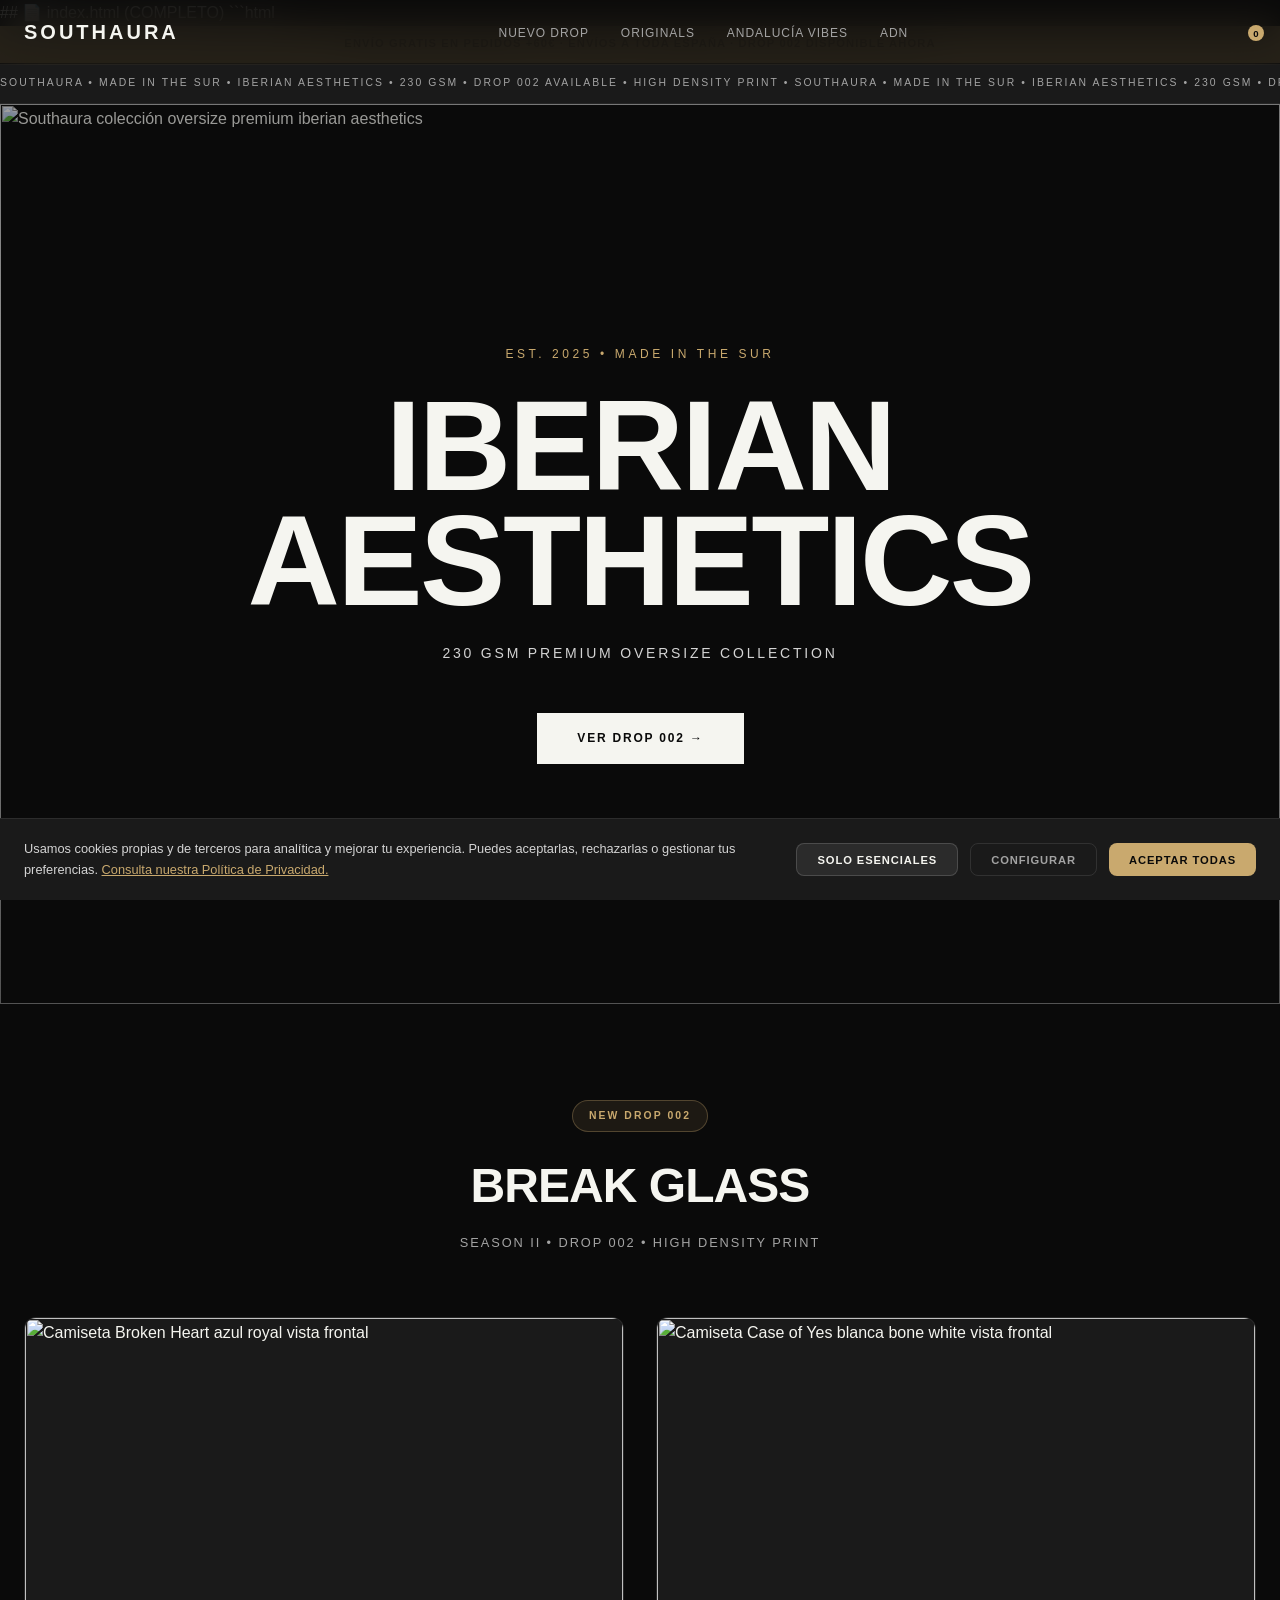
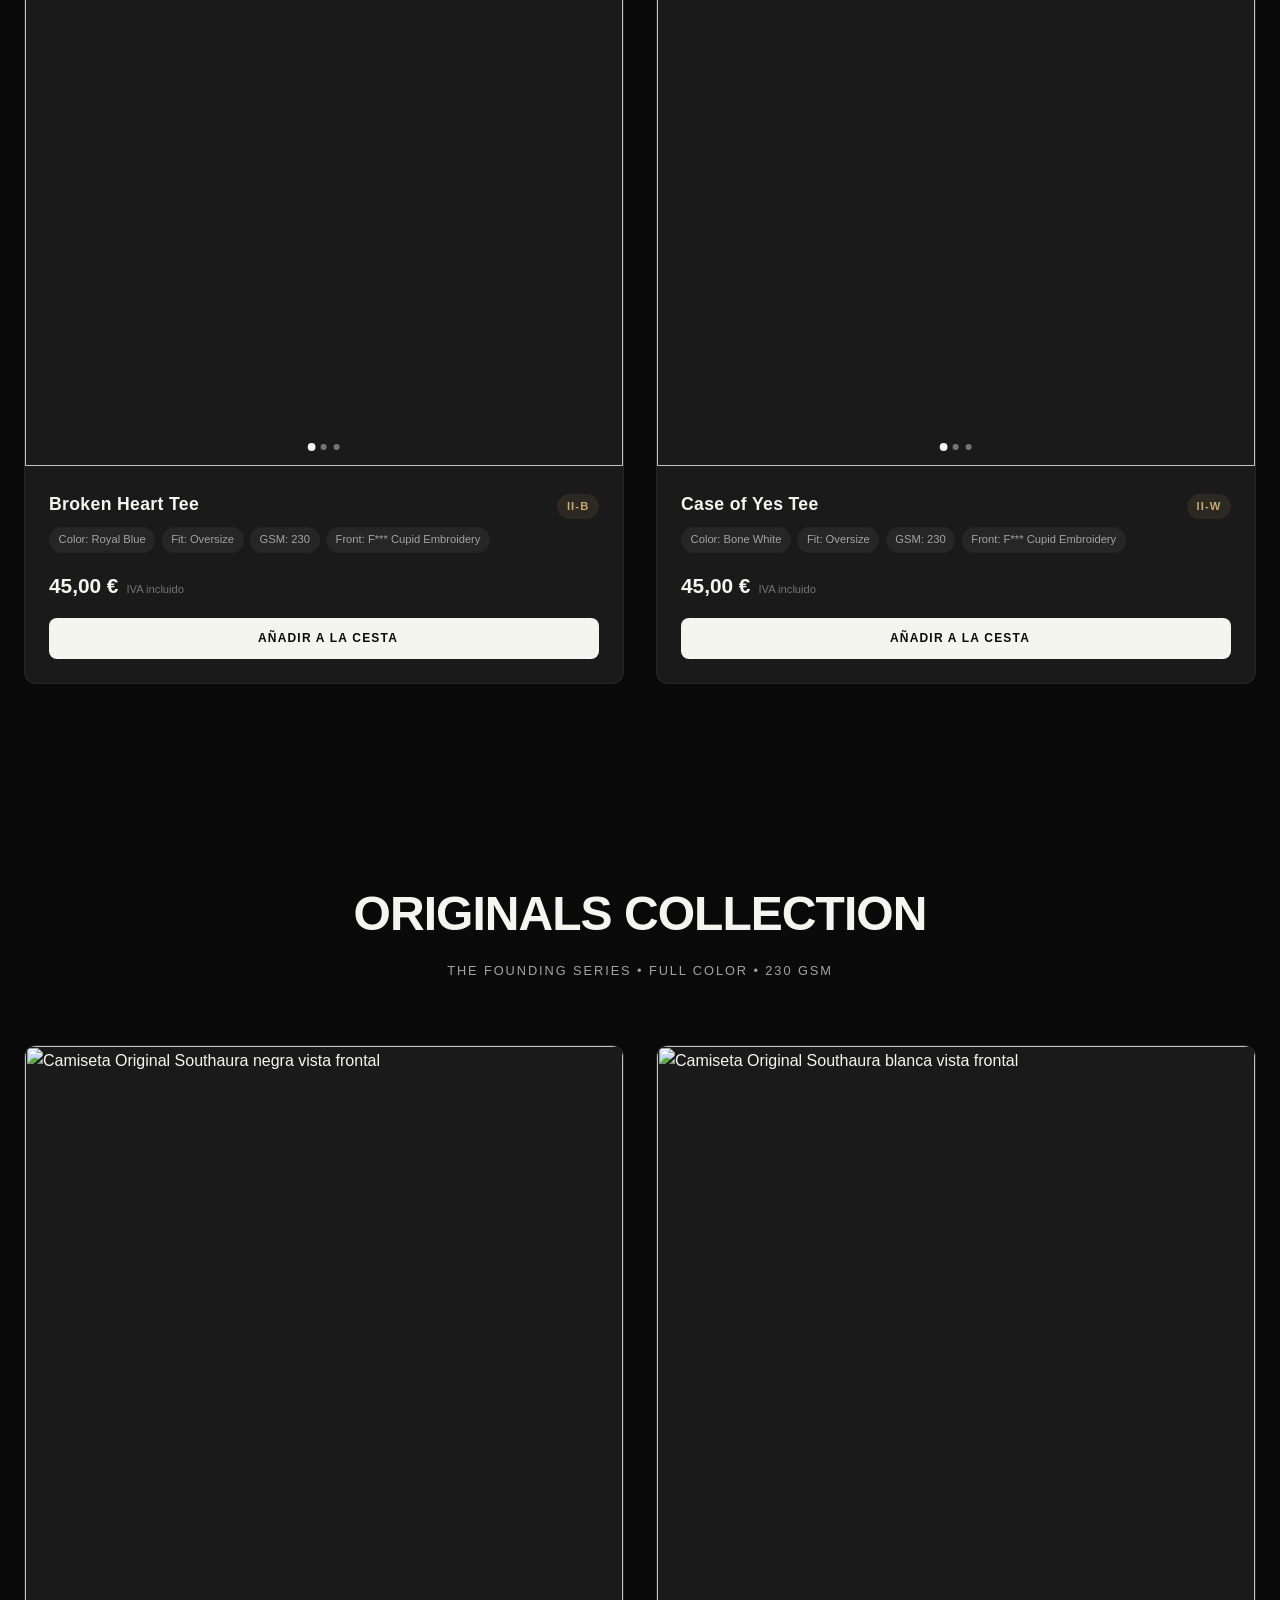
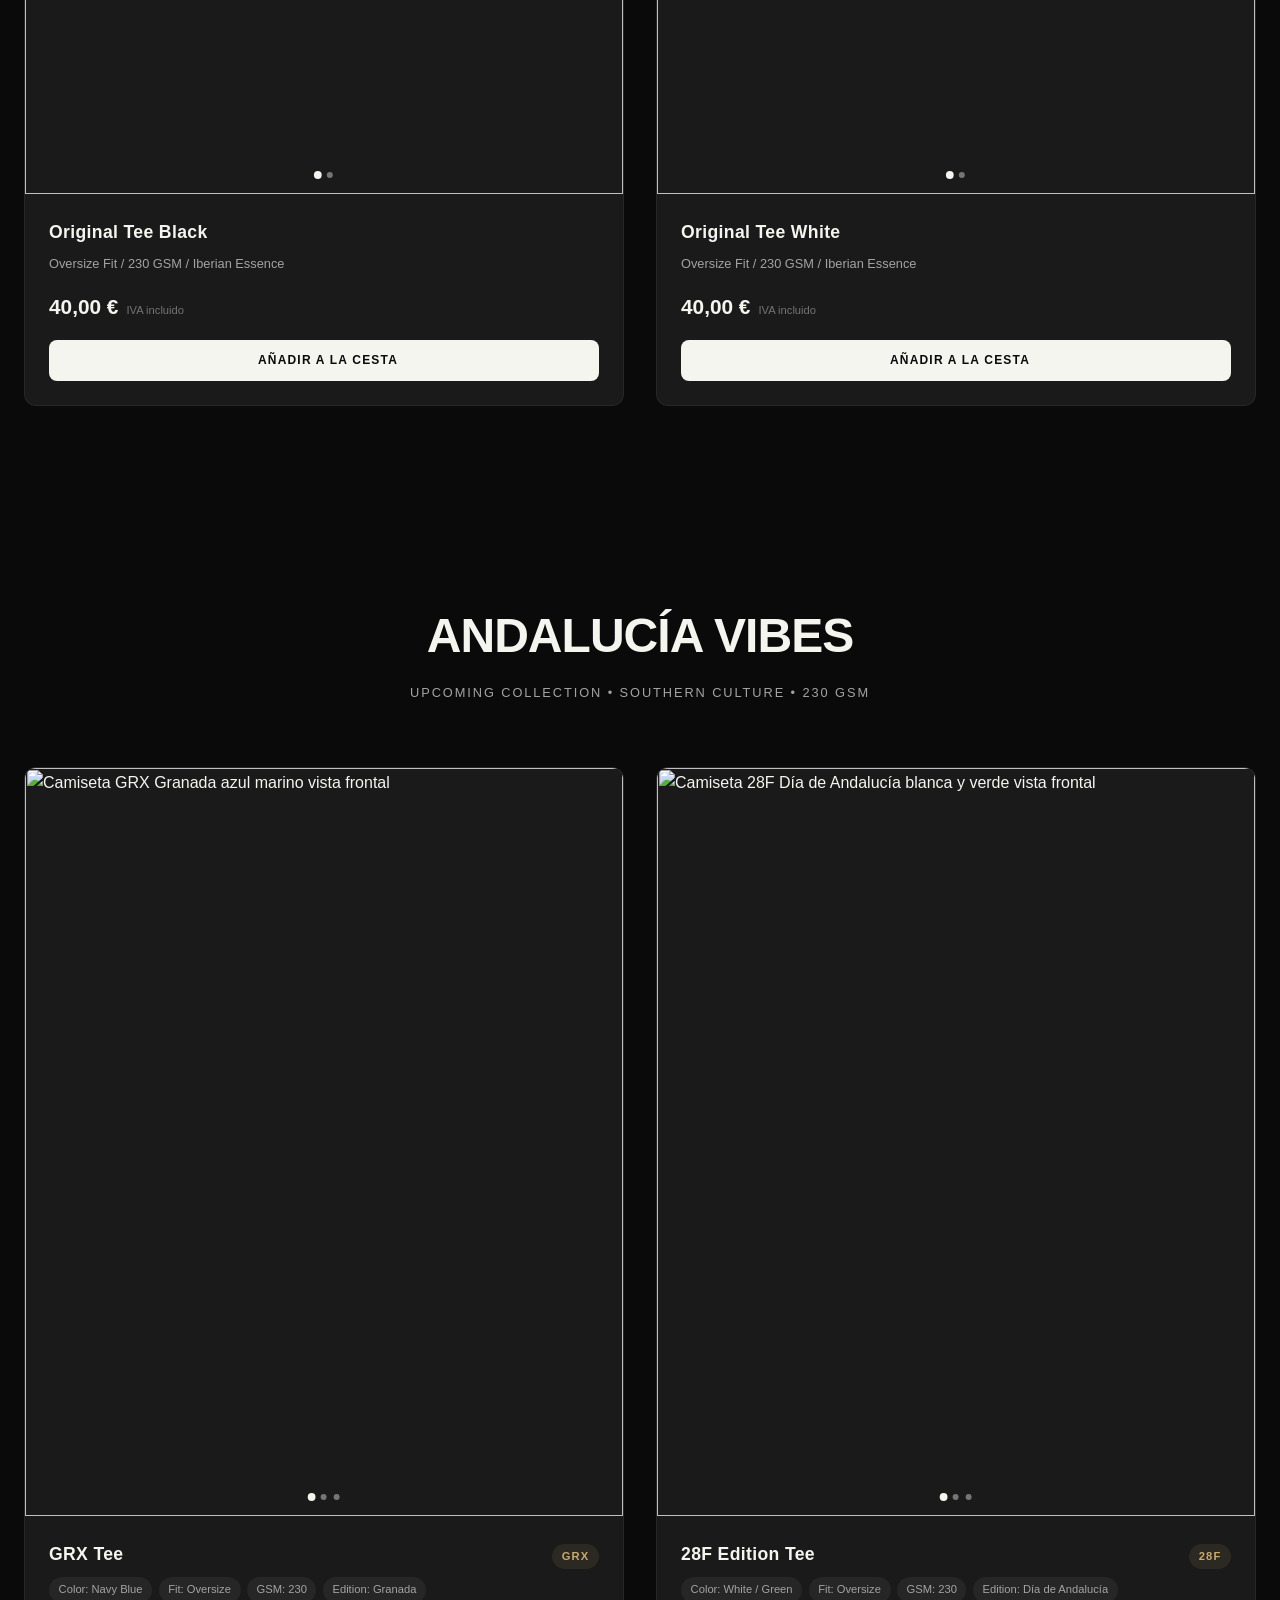
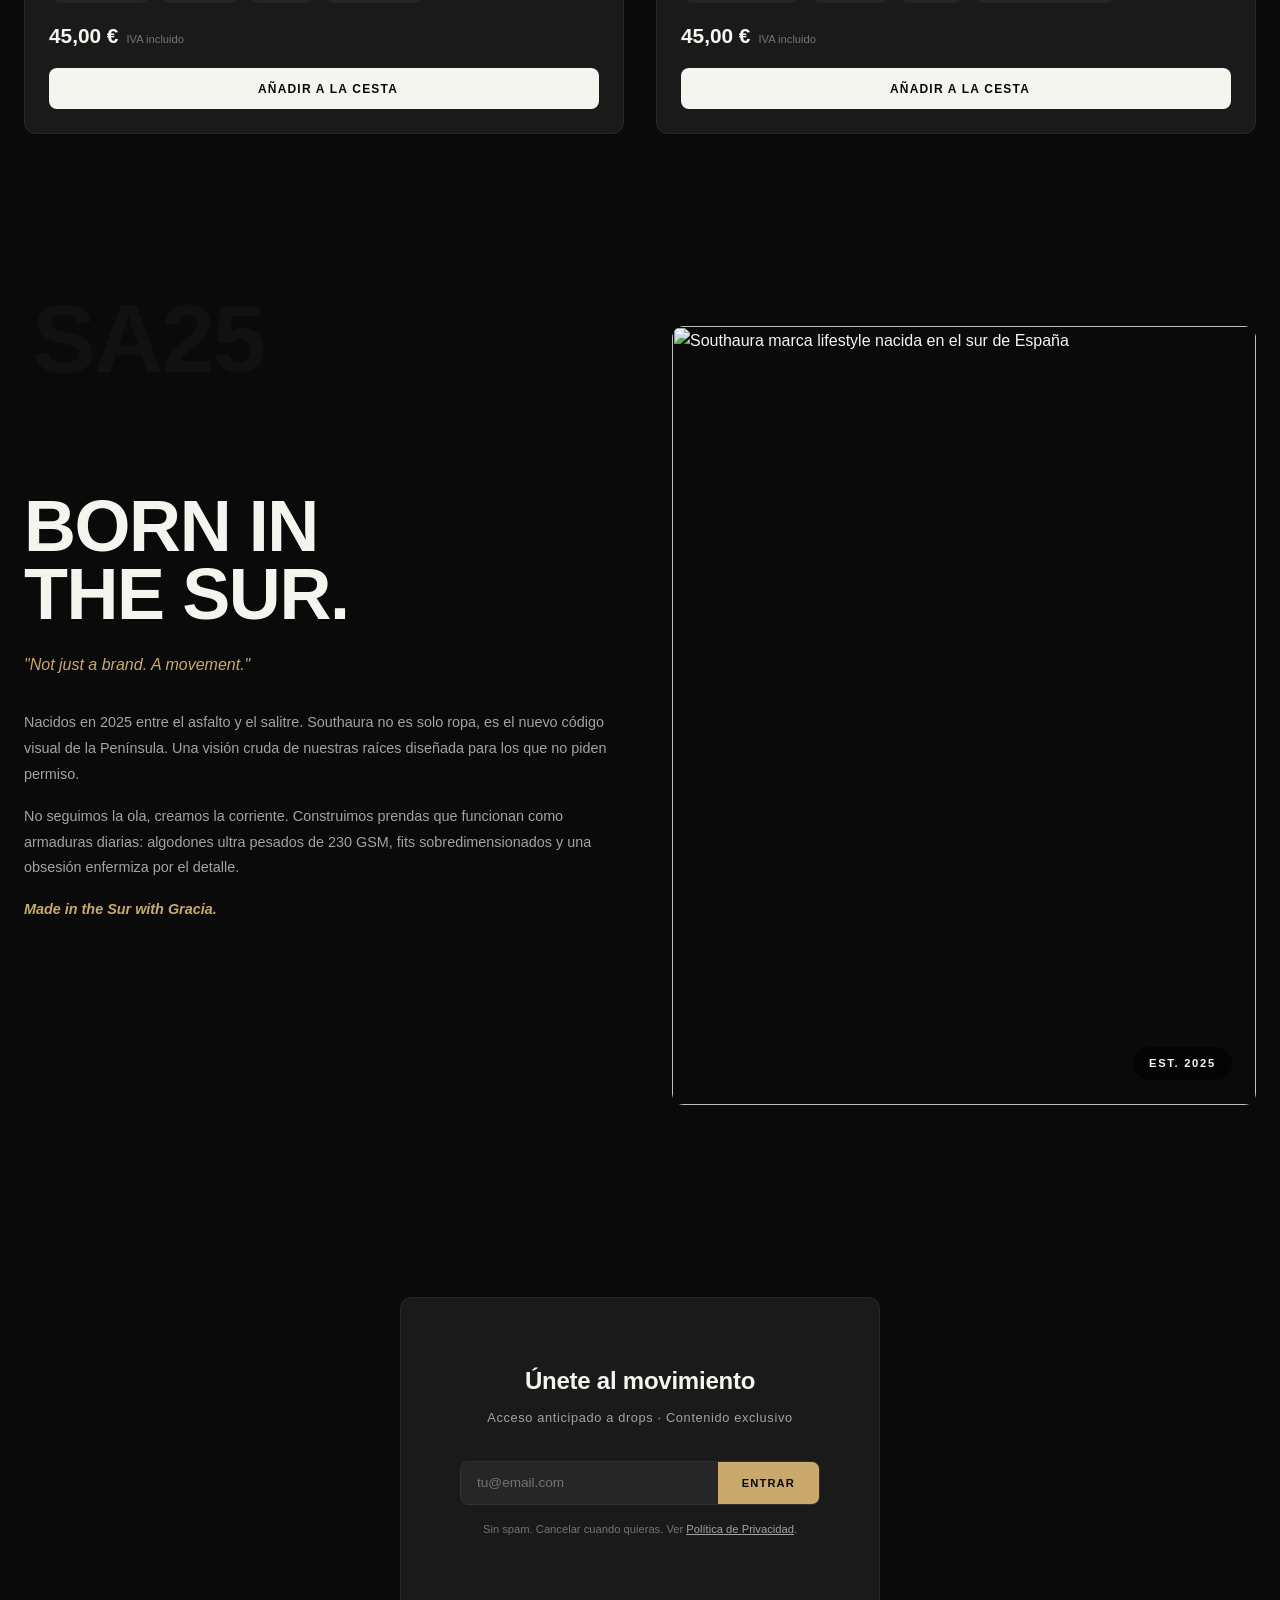
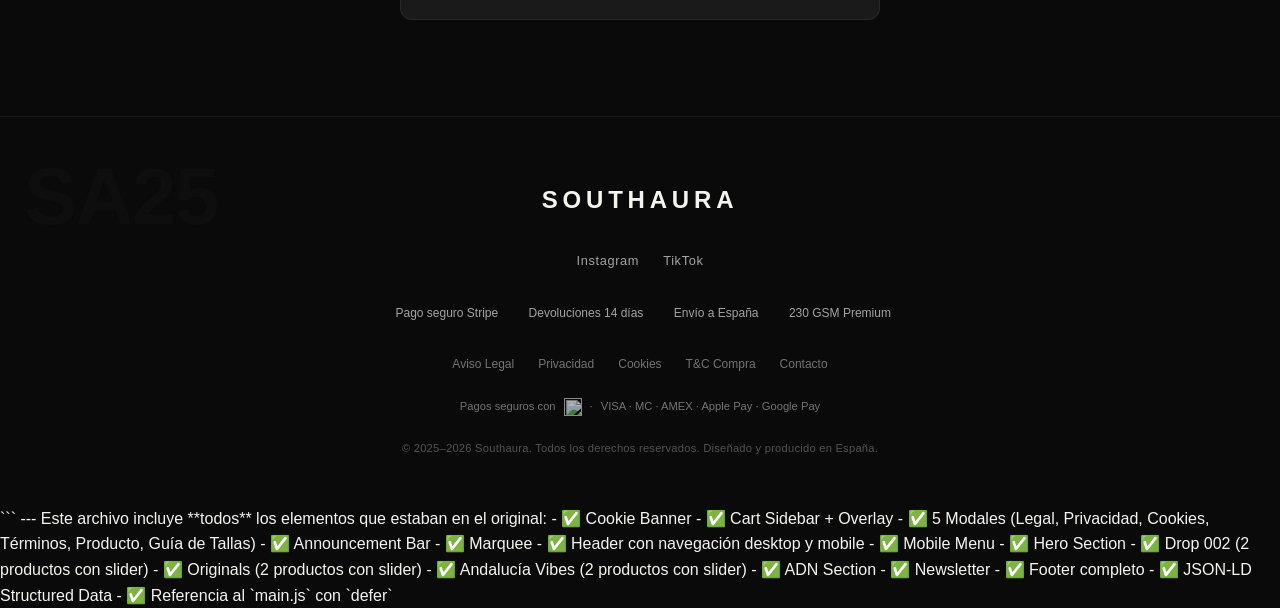
==== index.html @ 548f8cd7 "Update print statement from 'Hello' to 'Goodbye'" ====
## 📄 index.html (COMPLETO)

```html
<!DOCTYPE html>
<html lang="es">
<head>
    <meta charset="UTF-8">
    <meta name="viewport" content="width=device-width, initial-scale=1.0">
    <title>Southaura — Iberian Aesthetics | Ropa Oversize Premium 230 GSM</title>
    <meta name="description" content="Southaura: moda oversize premium nacida en el sur de España. Camisetas de 230 GSM con estética ibérica. Envío gratis en pedidos +60€. Drop 002 disponible.">
    <meta name="keywords" content="southaura, ropa oversize, camisetas premium, 230 gsm, moda española, iberian aesthetics, streetwear españa, andalucía">
    <meta name="author" content="Southaura">
    <meta name="robots" content="index, follow">
    <link rel="canonical" href="https://javiermmrtnz.github.io/SouthAuraPrueba/">

    <!-- Open Graph -->
    <meta property="og:title" content="Southaura — Iberian Aesthetics">
    <meta property="og:description" content="Ropa oversize premium 230 GSM. Nacida en el sur de España. Drop 002 disponible.">
    <meta property="og:type" content="website">
    <meta property="og:url" content="https://javiermmrtnz.github.io/SouthAuraPrueba/">
    <meta property="og:image" content="./assets/img/southaura-og-image.webp">
    <meta property="og:locale" content="es_ES">

    <!-- Twitter Card -->
    <meta name="twitter:card" content="summary_large_image">
    <meta name="twitter:title" content="Southaura — Iberian Aesthetics">
    <meta name="twitter:description" content="Ropa oversize premium 230 GSM. Nacida en el sur de España.">

    <!-- Favicon -->
    <link rel="icon" type="image/x-icon" href="./assets/img/favicon.ico">

    <!-- Preconnect -->
    <link rel="preconnect" href="https://fonts.googleapis.com">
    <link rel="preconnect" href="https://fonts.gstatic.com" crossorigin>

    <!-- Tailwind CSS CDN -->
    <script src="https://cdn.tailwindcss.com"></script>
    <script>
        tailwind.config = {
            theme: {
                extend: {
                    colors: {
                        'sa-black': '#0a0a0a',
                        'sa-white': '#f5f5f0',
                        'sa-cream': '#e8e4dc',
                        'sa-gold': '#c9a96e',
                        'sa-dark': '#1a1a1a',
                    },
                    fontFamily: {
                        'display': ['Inter', 'sans-serif'],
                        'body': ['Inter', 'sans-serif'],
                    }
                }
            }
        }
    </script>

    <!-- Lucide Icons -->
    <script src="https://unpkg.com/lucide@latest"></script>

    <!-- Custom Stylesheet -->
    <link rel="stylesheet" href="./style.css">
</head>
<body class="bg-sa-black text-sa-white font-body overflow-x-hidden">

    <!-- ===== COOKIE BANNER ===== -->
    <div id="cookie-banner" class="cookie-banner hidden">
        <div class="cookie-banner__content">
            <p class="cookie-banner__text">
                Usamos cookies propias y de terceros para analítica y mejorar tu experiencia. Puedes aceptarlas, rechazarlas o
                gestionar tus preferencias.
                <a href="#" class="cookie-banner__link" onclick="openModal('cookies-modal'); return false;">Consulta nuestra Política de Privacidad.</a>
            </p>
            <div class="cookie-banner__actions">
                <button onclick="acceptCookies('essential')" class="cookie-btn cookie-btn--secondary">Solo esenciales</button>
                <button onclick="openModal('cookies-modal')" class="cookie-btn cookie-btn--outline">Configurar</button>
                <button onclick="acceptCookies('all')" class="cookie-btn cookie-btn--primary">Aceptar todas</button>
            </div>
        </div>
    </div>

    <!-- ===== CART OVERLAY ===== -->
    <div id="cart-overlay" class="cart-overlay hidden" onclick="closeCart()"></div>

    <!-- ===== CART SIDEBAR ===== -->
    <aside id="cart-sidebar" class="cart-sidebar">
        <div class="cart-sidebar__header">
            <h2 class="cart-sidebar__title">TU CESTA</h2>
            <button onclick="closeCart()" class="cart-sidebar__close" aria-label="Cerrar cesta">
                <i data-lucide="x"></i>
            </button>
        </div>

        <div id="cart-items" class="cart-sidebar__items">
            <p class="cart-sidebar__empty">Tu cesta está vacía</p>
        </div>

        <div class="cart-sidebar__footer">
            <div class="cart-sidebar__subtotal">
                <span>Subtotal</span>
                <span id="cart-total">€0.00</span>
            </div>
            <p class="cart-sidebar__shipping">Envío calculado en el checkout</p>
            <button onclick="checkout()" class="cart-sidebar__checkout-btn">
                FINALIZAR COMPRA
            </button>
            <p class="cart-sidebar__secure">Pago seguro con Stripe · 128-bit SSL</p>
        </div>
    </aside>

    <!-- ===== MODAL: AVISO LEGAL ===== -->
    <div id="legal-modal" class="modal hidden">
        <div class="modal__overlay" onclick="closeModal('legal-modal')"></div>
        <div class="modal__container">
            <button onclick="closeModal('legal-modal')" class="modal__close" aria-label="Cerrar">×</button>
            <h2 class="modal__title">AVISO LEGAL</h2>
            <div class="modal__body">
                <p>En cumplimiento de la Ley 34/2002, de 11 de julio, de Servicios de la Sociedad de la Información y de Comercio Electrónico (LSSI-CE), se informa:</p>
                <h3>Datos del titular</h3>
                <p><strong>Titular:</strong> [NOMBRE Y APELLIDOS / RAZÓN SOCIAL]</p>
                <p><strong>NIF/CIF:</strong> [TU NIF/CIF]</p>
                <p><strong>Domicilio:</strong> [TU DIRECCIÓN], Andalucía, España</p>
                <p><strong>Email:</strong> southaura.co@gmail.com</p>
                <p><strong>Instagram:</strong> @southaura.co</p>
                <h3>Objeto y ámbito de aplicación</h3>
                <p>El presente aviso legal regula el uso del sitio web https://javiermmrtnz.github.io/SouthAuraPrueba/ (en adelante, "el sitio web"). El acceso y uso del sitio web implica la aceptación plena de las condiciones aquí expuestas.</p>
                <h3>Propiedad intelectual e industrial</h3>
                <p>Todos los contenidos del sitio web —textos, fotografías, gráficos, imágenes, logotipos, marcas, código fuente y diseño— son propiedad de Southaura o de terceros que han autorizado su uso. Queda expresamente prohibida su reproducción, distribución, comunicación pública o transformación sin autorización escrita previa.</p>
                <h3>Responsabilidad</h3>
                <p>Southaura no se hace responsable de los daños o perjuicios derivados del uso del sitio web ni de los posibles errores en los contenidos. Nos reservamos el derecho de modificar el sitio web sin previo aviso.</p>
                <h3>Legislación aplicable y jurisdicción</h3>
                <p>Las presentes condiciones se rigen por la legislación española. Para la resolución de cualquier controversia, las partes se someten a los Juzgados y Tribunales de [TU CIUDAD].</p>
            </div>
        </div>
    </div>

    <!-- ===== MODAL: POLÍTICA DE PRIVACIDAD ===== -->
    <div id="privacy-modal" class="modal hidden">
        <div class="modal__overlay" onclick="closeModal('privacy-modal')"></div>
        <div class="modal__container">
            <button onclick="closeModal('privacy-modal')" class="modal__close" aria-label="Cerrar">×</button>
            <h2 class="modal__title">POLÍTICA DE PRIVACIDAD</h2>
            <div class="modal__body">
                <p>En cumplimiento del Reglamento (UE) 2016/679 (RGPD) y la Ley Orgánica 3/2018 (LOPDGDD), te informamos sobre el tratamiento de tus datos personales.</p>
                <h3>Responsable del tratamiento</h3>
                <p>[NOMBRE Y APELLIDOS] · NIF: [NIF] · Email: southaura.co@gmail.com</p>
                <h3>Finalidades y base jurídica</h3>
                <p><strong>Procesamiento de pedidos:</strong> Gestionar la compra, envío y facturación de productos. Base: ejecución de contrato (Art. 6.1.b RGPD).</p>
                <p><strong>Atención al cliente:</strong> Responder consultas. Base: interés legítimo (Art. 6.1.f RGPD).</p>
                <p><strong>Analítica web:</strong> Mejorar el sitio mediante datos estadísticos anónimos. Base: consentimiento (Art. 6.1.a RGPD).</p>
                <h3>Datos que recabamos</h3>
                <p>Nombre, dirección de envío, correo electrónico y datos de pago (procesados íntegramente por Stripe, Inc. — no almacenamos datos de tarjeta).</p>
                <h3>Destinatarios</h3>
                <p>Tus datos pueden ser cedidos a: proveedores de transporte y logística (para el envío de pedidos), Stripe Inc. (pasarela de pago), y administraciones públicas cuando sea obligatorio por ley. No vendemos ni cedemos tus datos a terceros con fines comerciales.</p>
                <h3>Conservación</h3>
                <p>Los datos de pedidos se conservan durante 5 años (obligaciones fiscales). Los datos de analítica se conservan de forma anonimizada.</p>
                <h3>Tus derechos</h3>
                <p>Puedes ejercer los derechos de acceso, rectificación, supresión, limitación, portabilidad y oposición enviando un email a southaura.co@gmail.com con copia de tu DNI. Tienes derecho a reclamar ante la Agencia Española de Protección de Datos (www.aepd.es).</p>
                <h3>Seguridad</h3>
                <p>Aplicamos medidas técnicas y organizativas para proteger tus datos. Los pagos se procesan a través de Stripe con cifrado SSL 256-bit y cumplimiento PCI DSS.</p>
            </div>
        </div>
    </div>

    <!-- ===== MODAL: POLÍTICA DE COOKIES ===== -->
    <div id="cookies-modal" class="modal hidden">
        <div class="modal__overlay" onclick="closeModal('cookies-modal')"></div>
        <div class="modal__container">
            <button onclick="closeModal('cookies-modal')" class="modal__close" aria-label="Cerrar">×</button>
            <h2 class="modal__title">POLÍTICA DE COOKIES</h2>
            <div class="modal__body">
                <p>En cumplimiento del artículo 22.2 de la LSSI-CE y el RGPD, te informamos sobre el uso de cookies en este sitio web.</p>
                <h3>¿Qué son las cookies?</h3>
                <p>Las cookies son pequeños archivos de texto que se almacenan en tu dispositivo al visitar un sitio web. Nos permiten reconocerte en visitas posteriores y ofrecerte una experiencia mejorada.</p>
                <h3>Tipos de cookies que utilizamos</h3>
                <p><strong>Cookies técnicas (esenciales):</strong> Necesarias para el funcionamiento básico del sitio (gestión de sesión de compra, preferencias de cookies). No requieren consentimiento.</p>
                <p><strong>Cookies analíticas:</strong> Usamos datos estadísticos para entender cómo navegas por el sitio y mejorar nuestros contenidos. Requieren tu consentimiento.</p>
                <p><strong>Cookies de terceros:</strong> Stripe puede utilizar cookies para el procesamiento seguro de pagos.</p>
                <h3>Gestión de cookies</h3>
                <p>Puedes configurar tu navegador para rechazar cookies o eliminar las existentes. Ten en cuenta que algunas funcionalidades del sitio pueden verse afectadas. Para más información, consulta la ayuda de tu navegador.</p>
                <h3>Tu elección</h3>
                <div class="modal__cookie-actions">
                    <button onclick="acceptCookies('essential'); closeModal('cookies-modal');" class="cookie-btn cookie-btn--secondary">Solo esenciales</button>
                    <button onclick="acceptCookies('all'); closeModal('cookies-modal');" class="cookie-btn cookie-btn--primary">Aceptar todas</button>
                </div>
            </div>
        </div>
    </div>

    <!-- ===== MODAL: TÉRMINOS Y CONDICIONES ===== -->
    <div id="terms-modal" class="modal hidden">
        <div class="modal__overlay" onclick="closeModal('terms-modal')"></div>
        <div class="modal__container">
            <button onclick="closeModal('terms-modal')" class="modal__close" aria-label="Cerrar">×</button>
            <h2 class="modal__title">TÉRMINOS Y CONDICIONES DE COMPRA</h2>
            <div class="modal__body">
                <p>Las presentes condiciones regulan la relación comercial entre Southaura y el cliente, en conformidad con el Real Decreto Legislativo 1/2007 (TRLGDCU) y la Ley 7/1996 de Ordenación del Comercio Minorista.</p>
                <h3>Proceso de compra</h3>
                <ol>
                    <li>Selecciona el producto y talla deseados.</li>
                    <li>Haz clic en "Comprar ahora" o "Añadir a la cesta".</li>
                    <li>Serás redirigido a Stripe, plataforma de pago segura, para completar el pedido.</li>
                    <li>Recibirás confirmación por email una vez procesado el pago.</li>
                </ol>
                <h3>Precios y formas de pago</h3>
                <p>Todos los precios incluyen IVA. Aceptamos pago con tarjeta (Visa, Mastercard, Amex), Apple Pay y Google Pay, gestionados íntegramente por Stripe Inc.</p>
                <h3>Envíos</h3>
                <p>Realizamos envíos a toda España peninsular, Baleares y Canarias. El plazo estimado de entrega es de 3-7 días laborables. Los gastos de envío se muestran en el proceso de pago.</p>
                <h3>Derecho de desistimiento</h3>
                <p>Dispones de 14 días naturales desde la recepción del pedido para ejercer el derecho de desistimiento sin necesidad de justificación, de acuerdo con el Art. 102 del TRLGDCU. El producto debe estar sin usar, sin lavar y con todas sus etiquetas originales. Para iniciar una devolución, escríbenos a southaura.co@gmail.com.</p>
                <h3>Garantía de los productos</h3>
                <p>Todos nuestros productos disponen de garantía legal de conformidad de 2 años conforme al TRLGDCU. Si recibes un producto defectuoso, contáctanos en un plazo máximo de 2 meses desde que detectes el defecto.</p>
                <h3>Resolución de conflictos</h3>
                <p>En caso de disputa, puedes acceder a la plataforma europea de resolución de litigios en línea: ec.europa.eu/consumers/odr.</p>
            </div>
        </div>
    </div>

    <!-- ===== MODAL: PRODUCTO DETALLE ===== -->
    <div id="product-modal" class="modal hidden">
        <div class="modal__overlay" onclick="closeModal('product-modal')"></div>
        <div class="modal__container modal__container--product">
            <button onclick="closeModal('product-modal')" class="modal__close" aria-label="Cerrar">×</button>
            <div class="product-detail">
                <!-- Gallery -->
                <div class="product-detail__gallery">
                    <div id="product-modal-slider" class="product-detail__slider">
                        <!-- Images injected by JS -->
                    </div>
                    <div id="product-modal-dots" class="product-detail__dots">
                        <!-- Dots injected by JS -->
                    </div>
                </div>
                <!-- Info -->
                <div class="product-detail__info">
                    <h2 id="product-modal-title" class="product-detail__title"></h2>
                    <p id="product-modal-price" class="product-detail__price"></p>

                    <div class="product-detail__sizes">
                        <div class="product-detail__sizes-header">
                            <span>Selecciona tu talla</span>
                            <button onclick="openModal('sizes-modal')" class="product-detail__size-guide">Guía de tallas</button>
                        </div>
                        <div id="product-modal-sizes" class="product-detail__size-options">
                            <!-- Size buttons injected by JS -->
                        </div>
                    </div>

                    <p id="size-error" class="product-detail__size-error hidden">Por favor, selecciona una talla</p>

                    <div class="product-detail__actions">
                        <button id="product-modal-add-cart" class="product-detail__btn product-detail__btn--cart">
                            <i data-lucide="shopping-bag"></i>
                            AÑADIR A LA CESTA
                        </button>
                        <button id="product-modal-buy-now" class="product-detail__btn product-detail__btn--buy">
                            <i data-lucide="zap"></i>
                            COMPRAR AHORA
                        </button>
                    </div>

                    <div class="product-detail__badges">
                        <div class="product-detail__badge">
                            <i data-lucide="shield-check"></i>
                            <span>Pago seguro</span>
                        </div>
                        <div class="product-detail__badge">
                            <i data-lucide="refresh-cw"></i>
                            <span>14 días devolución</span>
                        </div>
                        <div class="product-detail__badge">
                            <i data-lucide="truck"></i>
                            <span>Envío a España</span>
                        </div>
                    </div>
                </div>
            </div>
        </div>
    </div>

    <!-- ===== MODAL: GUÍA DE TALLAS ===== -->
    <div id="sizes-modal" class="modal hidden">
        <div class="modal__overlay" onclick="closeModal('sizes-modal')"></div>
        <div class="modal__container">
            <button onclick="closeModal('sizes-modal')" class="modal__close" aria-label="Cerrar">×</button>
            <h2 class="modal__title">GUÍA DE TALLAS — OVERSIZE FIT</h2>
            <div class="modal__body">
                <p>Medidas en cm · Producto oversize, se recomienda talla habitual</p>
                <table class="size-table">
                    <thead>
                        <tr>
                            <th>Talla</th>
                            <th>Pecho</th>
                            <th>Largo</th>
                            <th>Hombro</th>
                        </tr>
                    </thead>
                    <tbody>
                        <tr><td>S</td><td>108</td><td>72</td><td>52</td></tr>
                        <tr><td>M</td><td>116</td><td>74</td><td>55</td></tr>
                        <tr><td>L</td><td>124</td><td>76</td><td>58</td></tr>
                        <tr><td>XL</td><td>132</td><td>78</td><td>61</td></tr>
                        <tr><td>XXL</td><td>140</td><td>80</td><td>64</td></tr>
                    </tbody>
                </table>
                <p class="size-table__note">* Fit sobredimensionado. Para un look más ajustado, baja una talla.</p>
            </div>
        </div>
    </div>

    <!-- ===== ANNOUNCEMENT BAR ===== -->
    <div class="announcement-bar">
        ENVÍO GRATIS EN PEDIDOS +60€ · ENVÍOS A TODA ESPAÑA · DROP 002 DISPONIBLE AHORA
    </div>

    <!-- ===== MARQUEE ===== -->
    <div class="marquee">
        <div class="marquee__track">
            <span class="marquee__content">SOUTHAURA • MADE IN THE SUR • IBERIAN AESTHETICS • 230 GSM • DROP 002 AVAILABLE • HIGH DENSITY PRINT • SOUTHAURA • MADE IN THE SUR • IBERIAN AESTHETICS • 230 GSM • DROP 002 AVAILABLE •&nbsp;</span>
            <span class="marquee__content">SOUTHAURA • MADE IN THE SUR • IBERIAN AESTHETICS • 230 GSM • DROP 002 AVAILABLE • HIGH DENSITY PRINT • SOUTHAURA • MADE IN THE SUR • IBERIAN AESTHETICS • 230 GSM • DROP 002 AVAILABLE •&nbsp;</span>
        </div>
    </div>

    <!-- ===== HEADER / NAVIGATION ===== -->
    <header id="main-header" class="header">
        <nav class="header__nav">
            <!-- Logo -->
            <div class="header__logo">
                <a href="#" aria-label="Southaura Home">SOUTHAURA</a>
            </div>

            <!-- Desktop Menu -->
            <ul class="header__menu">
                <li><a href="#drop002" class="header__menu-link">Nuevo Drop</a></li>
                <li><a href="#originals" class="header__menu-link">Originals</a></li>
                <li><a href="#andalucia" class="header__menu-link">Andalucía Vibes</a></li>
                <li><a href="#adn" class="header__menu-link">ADN</a></li>
            </ul>

            <!-- Desktop Actions -->
            <div class="header__actions">
                <a href="https://www.instagram.com/southaura.co/" target="_blank" rel="noopener noreferrer" class="header__icon-link" aria-label="Instagram">
                    <i data-lucide="instagram"></i>
                </a>
                <button onclick="openCart()" class="header__icon-link header__cart-btn" aria-label="Abrir cesta">
                    <i data-lucide="shopping-bag"></i>
                    <span id="cart-count" class="header__cart-count">0</span>
                </button>
            </div>

            <!-- Mobile Actions -->
            <div class="header__mobile-actions">
                <button onclick="openCart()" class="header__icon-link header__cart-btn" aria-label="Abrir cesta">
                    <i data-lucide="shopping-bag"></i>
                    <span id="cart-count-mobile" class="header__cart-count">0</span>
                </button>
                <button id="mobile-menu-toggle" class="header__hamburger" aria-label="Abrir menú">
                    <i data-lucide="menu"></i>
                </button>
            </div>
        </nav>
    </header>

    <!-- ===== MOBILE MENU ===== -->
    <div id="mobile-menu" class="mobile-menu hidden">
        <nav class="mobile-menu__nav">
            <a href="#drop002" class="mobile-menu__link" onclick="closeMobileMenu()">Nuevo Drop</a>
            <a href="#originals" class="mobile-menu__link" onclick="closeMobileMenu()">Originals</a>
            <a href="#andalucia" class="mobile-menu__link" onclick="closeMobileMenu()">Andalucía Vibes</a>
            <a href="#adn" class="mobile-menu__link" onclick="closeMobileMenu()">ADN</a>
        </nav>
        <div class="mobile-menu__footer">
            <a href="https://www.instagram.com/southaura.co/" target="_blank" rel="noopener noreferrer" class="mobile-menu__social">
                <i data-lucide="instagram"></i> Seguir en Instagram
            </a>
            <p class="mobile-menu__tagline">Est. 2025 • Made in the Sur</p>
        </div>
    </div>

    <!-- ===== MAIN CONTENT ===== -->
    <main>

        <!-- ===== HERO SECTION ===== -->
        <section class="hero" aria-label="Hero principal">
            <div class="hero__background">
                <img src="./assets/img/southaura-hero-background.webp" alt="Southaura colección oversize premium iberian aesthetics" class="hero__bg-image" loading="eager">
                <div class="hero__overlay"></div>
            </div>
            <div class="hero__content">
                <p class="hero__tagline">Est. 2025 • Made in the Sur</p>
                <h1 class="hero__title">
                    IBERIAN<br>AESTHETICS
                </h1>
                <p class="hero__subtitle">230 GSM Premium Oversize Collection</p>
                <a href="#drop002" class="hero__cta">
                    VER DROP 002 →
                </a>
            </div>
        </section>

        <!-- ===== DROP 002 SECTION ===== -->
        <section id="drop002" class="section section--drop002">
            <div class="section__header">
                <span class="section__badge">NEW DROP 002</span>
                <h2 class="section__title">Break Glass</h2>
                <p class="section__subtitle">Season II • Drop 002 • High Density Print</p>
            </div>

            <div class="products-grid">

                <!-- Product: Broken Heart Tee -->
                <article class="product-card" data-product-id="broken-heart-blue">
                    <div class="product-card__gallery" onclick="openProductModal('broken-heart-blue')">
                        <div class="product-card__slider" data-product="broken-heart-blue">
                            <img src="./assets/img/camiseta-broken-heart-azul-frontal.webp" alt="Camiseta Broken Heart azul royal vista frontal" class="product-card__image active" loading="lazy" width="600" height="750">
                            <img src="./assets/img/camiseta-broken-heart-azul-espalda.webp" alt="Camiseta Broken Heart azul royal vista espalda" class="product-card__image" loading="lazy" width="600" height="750">
                            <img src="./assets/img/camiseta-broken-heart-azul-detalle.webp" alt="Camiseta Broken Heart azul royal detalle bordado" class="product-card__image" loading="lazy" width="600" height="750">
                        </div>
                        <div class="product-card__dots">
                            <span class="product-card__dot active"></span>
                            <span class="product-card__dot"></span>
                            <span class="product-card__dot"></span>
                        </div>
                        <div class="product-card__nav">
                            <button class="product-card__nav-btn product-card__nav-btn--prev" aria-label="Imagen anterior">&#8249;</button>
                            <button class="product-card__nav-btn product-card__nav-btn--next" aria-label="Imagen siguiente">&#8250;</button>
                        </div>
                    </div>
                    <div class="product-card__info">
                        <div class="product-card__header">
                            <h3 class="product-card__title">Broken Heart Tee</h3>
                            <span class="product-card__ref">II-B</span>
                        </div>
                        <div class="product-card__details">
                            <span>Color: Royal Blue</span>
                            <span>Fit: Oversize</span>
                            <span>GSM: 230</span>
                            <span>Front: F*** Cupid Embroidery</span>
                        </div>
                        <div class="product-card__price">
                            <span class="product-card__amount">45,00 €</span>
                            <span class="product-card__tax">IVA incluido</span>
                        </div>
                        <button class="product-card__add-btn" onclick="openProductModal('broken-heart-blue')">
                            <i data-lucide="shopping-bag"></i>
                            AÑADIR A LA CESTA
                        </button>
                    </div>
                </article>

                <!-- Product: Case of Yes Tee -->
                <article class="product-card" data-product-id="case-of-yes-white">
                    <div class="product-card__gallery" onclick="openProductModal('case-of-yes-white')">
                        <div class="product-card__slider" data-product="case-of-yes-white">
                            <img src="./assets/img/camiseta-case-of-yes-blanca-frontal.webp" alt="Camiseta Case of Yes blanca bone white vista frontal" class="product-card__image active" loading="lazy" width="600" height="750">
                            <img src="./assets/img/camiseta-case-of-yes-blanca-espalda.webp" alt="Camiseta Case of Yes blanca bone white vista espalda" class="product-card__image" loading="lazy" width="600" height="750">
                            <img src="./assets/img/camiseta-case-of-yes-blanca-detalle.webp" alt="Camiseta Case of Yes blanca bone white detalle bordado" class="product-card__image" loading="lazy" width="600" height="750">
                        </div>
                        <div class="product-card__dots">
                            <span class="product-card__dot active"></span>
                            <span class="product-card__dot"></span>
                            <span class="product-card__dot"></span>
                        </div>
                        <div class="product-card__nav">
                            <button class="product-card__nav-btn product-card__nav-btn--prev" aria-label="Imagen anterior">&#8249;</button>
                            <button class="product-card__nav-btn product-card__nav-btn--next" aria-label="Imagen siguiente">&#8250;</button>
                        </div>
                    </div>
                    <div class="product-card__info">
                        <div class="product-card__header">
                            <h3 class="product-card__title">Case of Yes Tee</h3>
                            <span class="product-card__ref">II-W</span>
                        </div>
                        <div class="product-card__details">
                            <span>Color: Bone White</span>
                            <span>Fit: Oversize</span>
                            <span>GSM: 230</span>
                            <span>Front: F*** Cupid Embroidery</span>
                        </div>
                        <div class="product-card__price">
                            <span class="product-card__amount">45,00 €</span>
                            <span class="product-card__tax">IVA incluido</span>
                        </div>
                        <button class="product-card__add-btn" onclick="openProductModal('case-of-yes-white')">
                            <i data-lucide="shopping-bag"></i>
                            AÑADIR A LA CESTA
                        </button>
                    </div>
                </article>

            </div>
        </section>

        <!-- ===== ORIGINALS SECTION ===== -->
        <section id="originals" class="section section--originals">
            <div class="section__header">
                <h2 class="section__title">Originals Collection</h2>
                <p class="section__subtitle">The Founding Series • Full Color • 230 GSM</p>
            </div>

            <div class="products-grid">

                <!-- Product: Original Tee Black -->
                <article class="product-card" data-product-id="original-black">
                    <div class="product-card__gallery" onclick="openProductModal('original-black')">
                        <div class="product-card__slider" data-product="original-black">
                            <img src="./assets/img/camiseta-original-negra-frontal.webp" alt="Camiseta Original Southaura negra vista frontal" class="product-card__image active" loading="lazy" width="600" height="750">
                            <img src="./assets/img/camiseta-original-negra-espalda.webp" alt="Camiseta Original Southaura negra vista espalda" class="product-card__image" loading="lazy" width="600" height="750">
                        </div>
                        <div class="product-card__dots">
                            <span class="product-card__dot active"></span>
                            <span class="product-card__dot"></span>
                        </div>
                        <div class="product-card__nav">
                            <button class="product-card__nav-btn product-card__nav-btn--prev" aria-label="Imagen anterior">&#8249;</button>
                            <button class="product-card__nav-btn product-card__nav-btn--next" aria-label="Imagen siguiente">&#8250;</button>
                        </div>
                    </div>
                    <div class="product-card__info">
                        <div class="product-card__header">
                            <h3 class="product-card__title">Original Tee Black</h3>
                        </div>
                        <p class="product-card__description">Oversize Fit / 230 GSM / Iberian Essence</p>
                        <div class="product-card__price">
                            <span class="product-card__amount">40,00 €</span>
                            <span class="product-card__tax">IVA incluido</span>
                        </div>
                        <button class="product-card__add-btn" onclick="openProductModal('original-black')">
                            <i data-lucide="shopping-bag"></i>
                            AÑADIR A LA CESTA
                        </button>
                    </div>
                </article>

                <!-- Product: Original Tee White -->
                <article class="product-card" data-product-id="original-white">
                    <div class="product-card__gallery" onclick="openProductModal('original-white')">
                        <div class="product-card__slider" data-product="original-white">
                            <img src="./assets/img/camiseta-original-blanca-frontal.webp" alt="Camiseta Original Southaura blanca vista frontal" class="product-card__image active" loading="lazy" width="600" height="750">
                            <img src="./assets/img/camiseta-original-blanca-espalda.webp" alt="Camiseta Original Southaura blanca vista espalda" class="product-card__image" loading="lazy" width="600" height="750">
                        </div>
                        <div class="product-card__dots">
                            <span class="product-card__dot active"></span>
                            <span class="product-card__dot"></span>
                        </div>
                        <div class="product-card__nav">
                            <button class="product-card__nav-btn product-card__nav-btn--prev" aria-label="Imagen anterior">&#8249;</button>
                            <button class="product-card__nav-btn product-card__nav-btn--next" aria-label="Imagen siguiente">&#8250;</button>
                        </div>
                    </div>
                    <div class="product-card__info">
                        <div class="product-card__header">
                            <h3 class="product-card__title">Original Tee White</h3>
                        </div>
                        <p class="product-card__description">Oversize Fit / 230 GSM / Iberian Essence</p>
                        <div class="product-card__price">
                            <span class="product-card__amount">40,00 €</span>
                            <span class="product-card__tax">IVA incluido</span>
                        </div>
                        <button class="product-card__add-btn" onclick="openProductModal('original-white')">
                            <i data-lucide="shopping-bag"></i>
                            AÑADIR A LA CESTA
                        </button>
                    </div>
                </article>

            </div>
        </section>

        <!-- ===== ANDALUCÍA VIBES SECTION ===== -->
        <section id="andalucia" class="section section--andalucia">
            <div class="section__header">
                <h2 class="section__title">Andalucía Vibes</h2>
                <p class="section__subtitle">Upcoming Collection • Southern Culture • 230 GSM</p>
            </div>

            <div class="products-grid">

                <!-- Product: GRX Tee -->
                <article class="product-card" data-product-id="grx-navy">
                    <div class="product-card__gallery" onclick="openProductModal('grx-navy')">
                        <div class="product-card__slider" data-product="grx-navy">
                            <img src="./assets/img/camiseta-grx-granada-azul-marino-frontal.webp" alt="Camiseta GRX Granada azul marino vista frontal" class="product-card__image active" loading="lazy" width="600" height="750">
                            <img src="./assets/img/camiseta-grx-granada-azul-marino-espalda.webp" alt="Camiseta GRX Granada azul marino vista espalda" class="product-card__image" loading="lazy" width="600" height="750">
                            <img src="./assets/img/camiseta-grx-granada-azul-marino-detalle.webp" alt="Camiseta GRX Granada azul marino detalle estampado" class="product-card__image" loading="lazy" width="600" height="750">
                        </div>
                        <div class="product-card__dots">
                            <span class="product-card__dot active"></span>
                            <span class="product-card__dot"></span>
                            <span class="product-card__dot"></span>
                        </div>
                        <div class="product-card__nav">
                            <button class="product-card__nav-btn product-card__nav-btn--prev" aria-label="Imagen anterior">&#8249;</button>
                            <button class="product-card__nav-btn product-card__nav-btn--next" aria-label="Imagen siguiente">&#8250;</button>
                        </div>
                    </div>
                    <div class="product-card__info">
                        <div class="product-card__header">
                            <h3 class="product-card__title">GRX Tee</h3>
                            <span class="product-card__ref">GRX</span>
                        </div>
                        <div class="product-card__details">
                            <span>Color: Navy Blue</span>
                            <span>Fit: Oversize</span>
                            <span>GSM: 230</span>
                            <span>Edition: Granada</span>
                        </div>
                        <div class="product-card__price">
                            <span class="product-card__amount">45,00 €</span>
                            <span class="product-card__tax">IVA incluido</span>
                        </div>
                        <button class="product-card__add-btn" onclick="openProductModal('grx-navy')">
                            <i data-lucide="shopping-bag"></i>
                            AÑADIR A LA CESTA
                        </button>
                    </div>
                </article>

                <!-- Product: 28F Edition Tee -->
                <article class="product-card" data-product-id="28f-andalucia">
                    <div class="product-card__gallery" onclick="openProductModal('28f-andalucia')">
                        <div class="product-card__slider" data-product="28f-andalucia">
                            <img src="./assets/img/camiseta-28f-dia-andalucia-blanca-verde-frontal.webp" alt="Camiseta 28F Día de Andalucía blanca y verde vista frontal" class="product-card__image active" loading="lazy" width="600" height="750">
                            <img src="./assets/img/camiseta-28f-dia-andalucia-blanca-verde-espalda.webp" alt="Camiseta 28F Día de Andalucía blanca y verde vista espalda" class="product-card__image" loading="lazy" width="600" height="750">
                            <img src="./assets/img/camiseta-28f-dia-andalucia-blanca-verde-detalle.webp" alt="Camiseta 28F Día de Andalucía blanca y verde detalle" class="product-card__image" loading="lazy" width="600" height="750">
                        </div>
                        <div class="product-card__dots">
                            <span class="product-card__dot active"></span>
                            <span class="product-card__dot"></span>
                            <span class="product-card__dot"></span>
                        </div>
                        <div class="product-card__nav">
                            <button class="product-card__nav-btn product-card__nav-btn--prev" aria-label="Imagen anterior">&#8249;</button>
                            <button class="product-card__nav-btn product-card__nav-btn--next" aria-label="Imagen siguiente">&#8250;</button>
                        </div>
                    </div>
                    <div class="product-card__info">
                        <div class="product-card__header">
                            <h3 class="product-card__title">28F Edition Tee</h3>
                            <span class="product-card__ref">28F</span>
                        </div>
                        <div class="product-card__details">
                            <span>Color: White / Green</span>
                            <span>Fit: Oversize</span>
                            <span>GSM: 230</span>
                            <span>Edition: Día de Andalucía</span>
                        </div>
                        <div class="product-card__price">
                            <span class="product-card__amount">45,00 €</span>
                            <span class="product-card__tax">IVA incluido</span>
                        </div>
                        <button class="product-card__add-btn" onclick="openProductModal('28f-andalucia')">
                            <i data-lucide="shopping-bag"></i>
                            AÑADIR A LA CESTA
                        </button>
                    </div>
                </article>

            </div>
        </section>

        <!-- ===== ADN SECTION ===== -->
        <section id="adn" class="section section--adn">
            <span class="section__watermark">SA25</span>
            <div class="adn-grid">
                <div class="adn-grid__text">
                    <h2 class="adn-grid__title">
                        BORN IN<br>THE SUR.
                    </h2>
                    <blockquote class="adn-grid__quote">
                        "Not just a brand. A movement."
                    </blockquote>
                    <div class="adn-grid__body">
                        <p>Nacidos en 2025 entre el asfalto y el salitre. Southaura no es solo ropa, es el nuevo código visual de la Península. Una visión cruda de nuestras raíces diseñada para los que no piden permiso.</p>
                        <p>No seguimos la ola, creamos la corriente. Construimos prendas que funcionan como armaduras diarias: algodones ultra pesados de 230 GSM, fits sobredimensionados y una obsesión enfermiza por el detalle.</p>
                        <p>Made in the Sur with Gracia.</p>
                    </div>
                </div>
                <div class="adn-grid__visual">
                    <img src="./assets/img/southaura-adn-marca-lifestyle.webp" alt="Southaura marca lifestyle nacida en el sur de España" class="adn-grid__image" loading="lazy" width="600" height="800">
                    <span class="adn-grid__label">EST. 2025</span>
                </div>
            </div>
        </section>

        <!-- ===== NEWSLETTER SECTION ===== -->
        <section class="section section--newsletter">
            <div class="newsletter">
                <h2 class="newsletter__title">Únete al movimiento</h2>
                <p class="newsletter__subtitle">Acceso anticipado a drops · Contenido exclusivo</p>
                <form class="newsletter__form" id="newsletter-form">
                    <input type="email" placeholder="tu@email.com" class="newsletter__input" required aria-label="Email para newsletter">
                    <button type="submit" class="newsletter__btn">
                        ENTRAR
                    </button>
                </form>
                <p class="newsletter__disclaimer">Sin spam. Cancelar cuando quieras. Ver <a href="#" onclick="openModal('privacy-modal'); return false;">Política de Privacidad</a>.</p>
            </div>
        </section>

    </main>

    <!-- ===== FOOTER ===== -->
    <footer class="footer">
        <span class="footer__watermark">SA25</span>
        <div class="footer__content">
            <div class="footer__brand">
                <h2 class="footer__logo">SOUTHAURA</h2>
            </div>

            <div class="footer__social">
                <a href="https://www.instagram.com/southaura.co/" target="_blank" rel="noopener noreferrer" aria-label="Instagram">Instagram</a>
                <a href="https://www.tiktok.com/@southaura.co" target="_blank" rel="noopener noreferrer" aria-label="TikTok">TikTok</a>
            </div>

            <div class="footer__features">
                <div class="footer__feature">
                    <i data-lucide="shield-check"></i>
                    <span>Pago seguro Stripe</span>
                </div>
                <div class="footer__feature">
                    <i data-lucide="refresh-cw"></i>
                    <span>Devoluciones 14 días</span>
                </div>
                <div class="footer__feature">
                    <i data-lucide="truck"></i>
                    <span>Envío a España</span>
                </div>
                <div class="footer__feature">
                    <i data-lucide="layers"></i>
                    <span>230 GSM Premium</span>
                </div>
            </div>

            <nav class="footer__links" aria-label="Enlaces legales">
                <a href="#" onclick="openModal('legal-modal'); return false;">Aviso Legal</a>
                <a href="#" onclick="openModal('privacy-modal'); return false;">Privacidad</a>
                <a href="#" onclick="openModal('cookies-modal'); return false;">Cookies</a>
                <a href="#" onclick="openModal('terms-modal'); return false;">T&amp;C Compra</a>
                <a href="mailto:southaura.co@gmail.com">Contacto</a>
            </nav>

            <div class="footer__payments">
                <span>Pagos seguros con</span>
                <img src="./assets/img/stripe-logo-blanco.webp" alt="Stripe pagos seguros" class="footer__stripe-logo" width="60" height="25" loading="lazy">
                <span>·</span>
                <span>VISA · MC · AMEX · Apple Pay · Google Pay</span>
            </div>

            <p class="footer__copyright">© 2025–2026 Southaura. Todos los derechos reservados. Diseñado y producido en España.</p>
        </div>
    </footer>

    <!-- ===== STRUCTURED DATA (JSON-LD) ===== -->
    <script type="application/ld+json">
    {
        "@context": "https://schema.org",
        "@type": "Organization",
        "name": "Southaura",
        "url": "https://javiermmrtnz.github.io/SouthAuraPrueba/",
        "logo": "./assets/img/southaura-logo.webp",
        "description": "Moda oversize premium 230 GSM nacida en el sur de España. Iberian Aesthetics.",
        "email": "southaura.co@gmail.com",
        "sameAs": [
            "https://www.instagram.com/southaura.co/",
            "https://www.tiktok.com/@southaura.co"
        ],
        "foundingDate": "2025",
        "areaServed": "ES"
    }
    </script>

    <!-- ===== MAIN JS ===== -->
    <script src="./main.js" defer></script>
</body>
</html>
```

---

Este archivo incluye **todos** los elementos que estaban en el original:

- ✅ Cookie Banner
- ✅ Cart Sidebar + Overlay
- ✅ 5 Modales (Legal, Privacidad, Cookies, Términos, Producto, Guía de Tallas)
- ✅ Announcement Bar
- ✅ Marquee
- ✅ Header con navegación desktop y mobile
- ✅ Mobile Menu
- ✅ Hero Section
- ✅ Drop 002 (2 productos con slider)
- ✅ Originals (2 productos con slider)
- ✅ Andalucía Vibes (2 productos con slider)
- ✅ ADN Section
- ✅ Newsletter
- ✅ Footer completo
- ✅ JSON-LD Structured Data
- ✅ Referencia al `main.js` con `defer`
---- style.css ----
/* ==========================================================================
   SOUTHAURA — Main Stylesheet
   ==========================================================================
   Table of Contents:
   1. CSS Custom Properties
   2. Base & Reset
   3. Typography
   4. Layout Utilities
   5. Announcement Bar
   6. Marquee
   7. Header & Navigation
   8. Mobile Menu
   9. Hero Section
   10. Sections (General)
   11. Product Cards
   12. ADN Section
   13. Newsletter
   14. Footer
   15. Cart Sidebar
   16. Modals
   17. Product Detail (Modal)
   18. Size Guide Table
   19. Cookie Banner
   20. Animations & Keyframes
   21. Responsive / Media Queries
   ========================================================================== */

/* ==========================================================================
   1. CSS Custom Properties
   ========================================================================== */
:root {
    --color-black: #0a0a0a;
    --color-dark: #1a1a1a;
    --color-white: #f5f5f0;
    --color-cream: #e8e4dc;
    --color-gold: #c9a96e;
    --color-gray-100: #f5f5f5;
    --color-gray-200: #e5e5e5;
    --color-gray-300: #d4d4d4;
    --color-gray-400: #a3a3a3;
    --color-gray-500: #737373;
    --color-gray-600: #525252;
    --color-gray-700: #404040;
    --color-gray-800: #262626;
    --color-gray-900: #171717;

    --font-display: 'Inter', -apple-system, BlinkMacSystemFont, sans-serif;
    --font-body: 'Inter', -apple-system, BlinkMacSystemFont, sans-serif;

    --spacing-xs: 0.25rem;
    --spacing-sm: 0.5rem;
    --spacing-md: 1rem;
    --spacing-lg: 1.5rem;
    --spacing-xl: 2rem;
    --spacing-2xl: 3rem;
    --spacing-3xl: 4rem;
    --spacing-4xl: 6rem;

    --radius-sm: 0.25rem;
    --radius-md: 0.5rem;
    --radius-lg: 0.75rem;
    --radius-full: 9999px;

    --transition-fast: 150ms ease;
    --transition-base: 300ms ease;
    --transition-slow: 500ms ease;

    --shadow-sm: 0 1px 2px rgba(0, 0, 0, 0.05);
    --shadow-md: 0 4px 6px -1px rgba(0, 0, 0, 0.1);
    --shadow-lg: 0 10px 15px -3px rgba(0, 0, 0, 0.1);
    --shadow-xl: 0 20px 25px -5px rgba(0, 0, 0, 0.1);

    --z-base: 1;
    --z-header: 100;
    --z-mobile-menu: 90;
    --z-modal: 1000;
    --z-cart: 999;
    --z-cookie: 1100;
}

/* ==========================================================================
   2. Base & Reset
   ========================================================================== */
*,
*::before,
*::after {
    box-sizing: border-box;
}

html {
    scroll-behavior: smooth;
    -webkit-text-size-adjust: 100%;
}

body {
    margin: 0;
    padding: 0;
    font-family: var(--font-body);
    background-color: var(--color-black);
    color: var(--color-white);
    line-height: 1.6;
    overflow-x: hidden;
    -webkit-font-smoothing: antialiased;
    -moz-osx-font-smoothing: grayscale;
}

img {
    max-width: 100%;
    height: auto;
    display: block;
}

a {
    color: inherit;
    text-decoration: none;
}

button {
    cursor: pointer;
    border: none;
    background: none;
    font-family: inherit;
    font-size: inherit;
}

ul, ol {
    list-style: none;
    padding: 0;
    margin: 0;
}

h1, h2, h3, h4, h5, h6 {
    margin: 0;
    font-weight: 700;
}

p {
    margin: 0 0 1rem;
}

/* ==========================================================================
   3. Typography
   ========================================================================== */
.text-xs { font-size: 0.75rem; }
.text-sm { font-size: 0.875rem; }
.text-base { font-size: 1rem; }
.text-lg { font-size: 1.125rem; }
.text-xl { font-size: 1.25rem; }
.text-2xl { font-size: 1.5rem; }
.text-3xl { font-size: 1.875rem; }
.text-4xl { font-size: 2.25rem; }

/* ==========================================================================
   4. Layout Utilities
   ========================================================================== */
.hidden {
    display: none !important;
}

.container {
    width: 100%;
    max-width: 1280px;
    margin: 0 auto;
    padding: 0 var(--spacing-lg);
}

/* ==========================================================================
   5. Announcement Bar
   ========================================================================== */
.announcement-bar {
    background-color: var(--color-gold);
    color: var(--color-black);
    text-align: center;
    padding: 0.6rem var(--spacing-md);
    font-size: 0.7rem;
    font-weight: 600;
    letter-spacing: 0.1em;
    text-transform: uppercase;
}

/* ==========================================================================
   6. Marquee
   ========================================================================== */
.marquee {
    background-color: var(--color-dark);
    overflow: hidden;
    padding: 0.75rem 0;
    border-bottom: 1px solid rgba(255, 255, 255, 0.05);
}

.marquee__track {
    display: flex;
    white-space: nowrap;
    animation: marquee-scroll 30s linear infinite;
}

.marquee__content {
    font-size: 0.65rem;
    letter-spacing: 0.2em;
    text-transform: uppercase;
    color: var(--color-gray-400);
    padding-right: 2rem;
    flex-shrink: 0;
}

/* ==========================================================================
   7. Header & Navigation
   ========================================================================== */
.header {
    position: fixed;
    top: 0;
    left: 0;
    right: 0;
    z-index: var(--z-header);
    background-color: rgba(10, 10, 10, 0.85);
    backdrop-filter: blur(20px);
    -webkit-backdrop-filter: blur(20px);
    border-bottom: 1px solid rgba(255, 255, 255, 0.05);
    transition: transform var(--transition-base), background-color var(--transition-base);
}

.header--hidden {
    transform: translateY(-100%);
}

.header__nav {
    display: flex;
    align-items: center;
    justify-content: space-between;
    max-width: 1280px;
    margin: 0 auto;
    padding: 1rem 1.5rem;
}

.header__logo a {
    font-size: 1.25rem;
    font-weight: 800;
    letter-spacing: 0.15em;
    text-transform: uppercase;
    color: var(--color-white);
    transition: color var(--transition-fast);
}

.header__logo a:hover {
    color: var(--color-gold);
}

.header__menu {
    display: flex;
    gap: 2rem;
}

.header__menu-link {
    font-size: 0.75rem;
    font-weight: 500;
    letter-spacing: 0.08em;
    text-transform: uppercase;
    color: var(--color-gray-400);
    transition: color var(--transition-fast);
    position: relative;
}

.header__menu-link:hover {
    color: var(--color-white);
}

.header__menu-link::after {
    content: '';
    position: absolute;
    bottom: -4px;
    left: 0;
    width: 0;
    height: 1px;
    background-color: var(--color-gold);
    transition: width var(--transition-base);
}

.header__menu-link:hover::after {
    width: 100%;
}

.header__actions {
    display: flex;
    align-items: center;
    gap: 1rem;
}

.header__icon-link {
    position: relative;
    color: var(--color-gray-400);
    transition: color var(--transition-fast);
    display: flex;
    align-items: center;
}

.header__icon-link:hover {
    color: var(--color-white);
}

.header__icon-link svg {
    width: 20px;
    height: 20px;
}

.header__cart-btn {
    position: relative;
}

.header__cart-count {
    position: absolute;
    top: -6px;
    right: -8px;
    background-color: var(--color-gold);
    color: var(--color-black);
    font-size: 0.6rem;
    font-weight: 700;
    width: 16px;
    height: 16px;
    border-radius: 50%;
    display: flex;
    align-items: center;
    justify-content: center;
}

.header__mobile-actions {
    display: none;
    align-items: center;
    gap: 1rem;
}

.header__hamburger {
    color: var(--color-white);
    display: flex;
    align-items: center;
}

.header__hamburger svg {
    width: 24px;
    height: 24px;
}

/* ==========================================================================
   8. Mobile Menu
   ========================================================================== */
.mobile-menu {
    position: fixed;
    inset: 0;
    z-index: var(--z-mobile-menu);
    background-color: rgba(10, 10, 10, 0.98);
    backdrop-filter: blur(20px);
    -webkit-backdrop-filter: blur(20px);
    display: flex;
    flex-direction: column;
    justify-content: center;
    align-items: center;
    padding: var(--spacing-xl);
    animation: fadeIn 0.3s ease;
}

.mobile-menu.hidden {
    display: none !important;
}

.mobile-menu__nav {
    display: flex;
    flex-direction: column;
    align-items: center;
    gap: 2rem;
}

.mobile-menu__link {
    font-size: 1.5rem;
    font-weight: 700;
    letter-spacing: 0.1em;
    text-transform: uppercase;
    color: var(--color-white);
    transition: color var(--transition-fast);
}

.mobile-menu__link:hover {
    color: var(--color-gold);
}

.mobile-menu__footer {
    margin-top: 3rem;
    text-align: center;
}

.mobile-menu__social {
    display: inline-flex;
    align-items: center;
    gap: 0.5rem;
    color: var(--color-gray-400);
    font-size: 0.875rem;
    transition: color var(--transition-fast);
}

.mobile-menu__social:hover {
    color: var(--color-gold);
}

.mobile-menu__social svg {
    width: 18px;
    height: 18px;
}

.mobile-menu__tagline {
    color: var(--color-gray-500);
    font-size: 0.75rem;
    margin-top: 1rem;
    letter-spacing: 0.1em;
}

/* ==========================================================================
   9. Hero Section
   ========================================================================== */
.hero {
    position: relative;
    height: 100vh;
    min-height: 600px;
    display: flex;
    align-items: center;
    justify-content: center;
    overflow: hidden;
}

.hero__background {
    position: absolute;
    inset: 0;
}

.hero__bg-image {
    width: 100%;
    height: 100%;
    object-fit: cover;
    object-position: center;
}

.hero__overlay {
    position: absolute;
    inset: 0;
    background: linear-gradient(
        to bottom,
        rgba(10, 10, 10, 0.4) 0%,
        rgba(10, 10, 10, 0.2) 40%,
        rgba(10, 10, 10, 0.6) 100%
    );
}

.hero__content {
    position: relative;
    z-index: 2;
    text-align: center;
    padding: var(--spacing-xl);
}

.hero__tagline {
    font-size: 0.75rem;
    letter-spacing: 0.3em;
    text-transform: uppercase;
    color: var(--color-gold);
    margin-bottom: var(--spacing-lg);
    animation: fadeInUp 0.8s ease 0.2s both;
}

.hero__title {
    font-size: clamp(3rem, 12vw, 8rem);
    font-weight: 900;
    line-height: 0.9;
    letter-spacing: -0.02em;
    text-transform: uppercase;
    margin-bottom: var(--spacing-lg);
    animation: fadeInUp 0.8s ease 0.4s both;
}

.hero__subtitle {
    font-size: 0.875rem;
    letter-spacing: 0.2em;
    text-transform: uppercase;
    color: var(--color-gray-300);
    margin-bottom: var(--spacing-2xl);
    animation: fadeInUp 0.8s ease 0.6s both;
}

.hero__cta {
    display: inline-block;
    padding: 1rem 2.5rem;
    background-color: var(--color-white);
    color: var(--color-black);
    font-size: 0.75rem;
    font-weight: 700;
    letter-spacing: 0.15em;
    text-transform: uppercase;
    transition: all var(--transition-base);
    animation: fadeInUp 0.8s ease 0.8s both;
}

.hero__cta:hover {
    background-color: var(--color-gold);
    transform: translateY(-2px);
    box-shadow: 0 10px 30px rgba(201, 169, 110, 0.3);
}

/* ==========================================================================
   10. Sections (General)
   ========================================================================== */
.section {
    padding: var(--spacing-4xl) var(--spacing-lg);
    max-width: 1280px;
    margin: 0 auto;
    position: relative;
}

.section__header {
    text-align: center;
    margin-bottom: var(--spacing-3xl);
}

.section__badge {
    display: inline-block;
    font-size: 0.65rem;
    font-weight: 700;
    letter-spacing: 0.2em;
    text-transform: uppercase;
    color: var(--color-gold);
    background-color: rgba(201, 169, 110, 0.1);
    border: 1px solid rgba(201, 169, 110, 0.3);
    padding: 0.4rem 1rem;
    border-radius: var(--radius-full);
    margin-bottom: var(--spacing-md);
}

.section__title {
    font-size: clamp(1.75rem, 5vw, 3rem);
    font-weight: 800;
    letter-spacing: -0.02em;
    text-transform: uppercase;
    margin-bottom: var(--spacing-sm);
}

.section__subtitle {
    font-size: 0.8rem;
    letter-spacing: 0.15em;
    text-transform: uppercase;
    color: var(--color-gray-400);
}

.section__watermark {
    position: absolute;
    top: 2rem;
    left: 2rem;
    font-size: 6rem;
    font-weight: 900;
    color: rgba(255, 255, 255, 0.03);
    letter-spacing: -0.02em;
    pointer-events: none;
    user-select: none;
}

/* ==========================================================================
   11. Product Cards
   ========================================================================== */
.products-grid {
    display: grid;
    grid-template-columns: repeat(auto-fit, minmax(320px, 1fr));
    gap: var(--spacing-xl);
}

.product-card {
    background-color: var(--color-dark);
    border: 1px solid rgba(255, 255, 255, 0.06);
    border-radius: var(--radius-lg);
    overflow: hidden;
    transition: transform var(--transition-base), box-shadow var(--transition-base);
}

.product-card:hover {
    transform: translateY(-4px);
    box-shadow: 0 20px 40px rgba(0, 0, 0, 0.4);
}

.product-card__gallery {
    position: relative;
    aspect-ratio: 4/5;
    overflow: hidden;
    cursor: pointer;
}

.product-card__slider {
    position: relative;
    width: 100%;
    height: 100%;
}

.product-card__image {
    position: absolute;
    inset: 0;
    width: 100%;
    height: 100%;
    object-fit: cover;
    opacity: 0;
    transition: opacity var(--transition-slow);
}

.product-card__image.active {
    opacity: 1;
}

.product-card__dots {
    position: absolute;
    bottom: 1rem;
    left: 50%;
    transform: translateX(-50%);
    display: flex;
    gap: 0.4rem;
    z-index: 5;
}

.product-card__dot {
    width: 6px;
    height: 6px;
    border-radius: 50%;
    background-color: rgba(255, 255, 255, 0.4);
    transition: background-color var(--transition-fast), transform var(--transition-fast);
}

.product-card__dot.active {
    background-color: var(--color-white);
    transform: scale(1.3);
}

.product-card__nav {
    position: absolute;
    inset: 0;
    display: flex;
    align-items: center;
    justify-content: space-between;
    padding: 0 0.5rem;
    opacity: 0;
    transition: opacity var(--transition-fast);
    z-index: 4;
}

.product-card__gallery:hover .product-card__nav {
    opacity: 1;
}

.product-card__nav-btn {
    width: 32px;
    height: 32px;
    background-color: rgba(0, 0, 0, 0.6);
    color: var(--color-white);
    border-radius: 50%;
    display: flex;
    align-items: center;
    justify-content: center;
    font-size: 1.2rem;
    transition: background-color var(--transition-fast);
    backdrop-filter: blur(4px);
}

.product-card__nav-btn:hover {
    background-color: rgba(0, 0, 0, 0.85);
}

.product-card__info {
    padding: var(--spacing-lg);
}

.product-card__header {
    display: flex;
    align-items: baseline;
    justify-content: space-between;
    margin-bottom: var(--spacing-sm);
}

.product-card__title {
    font-size: 1.1rem;
    font-weight: 700;
    letter-spacing: 0.02em;
}

.product-card__ref {
    font-size: 0.7rem;
    font-weight: 600;
    letter-spacing: 0.1em;
    color: var(--color-gold);
    background-color: rgba(201, 169, 110, 0.1);
    padding: 0.2rem 0.6rem;
    border-radius: var(--radius-full);
}

.product-card__details {
    display: flex;
    flex-wrap: wrap;
    gap: 0.4rem;
    margin-bottom: var(--spacing-md);
}

.product-card__details span {
    font-size: 0.7rem;
    color: var(--color-gray-400);
    background-color: rgba(255, 255, 255, 0.05);
    padding: 0.25rem 0.6rem;
    border-radius: var(--radius-full);
}

.product-card__description {
    font-size: 0.8rem;
    color: var(--color-gray-400);
    margin-bottom: var(--spacing-md);
}

.product-card__price {
    display: flex;
    align-items: baseline;
    gap: 0.5rem;
    margin-bottom: var(--spacing-md);
}

.product-card__amount {
    font-size: 1.3rem;
    font-weight: 800;
    color: var(--color-white);
}

.product-card__tax {
    font-size: 0.7rem;
    color: var(--color-gray-500);
}

.product-card__add-btn {
    width: 100%;
    display: flex;
    align-items: center;
    justify-content: center;
    gap: 0.5rem;
    padding: 0.85rem;
    background-color: var(--color-white);
    color: var(--color-black);
    font-size: 0.75rem;
    font-weight: 700;
    letter-spacing: 0.1em;
    text-transform: uppercase;
    border-radius: var(--radius-md);
    transition: all var(--transition-base);
}

.product-card__add-btn:hover {
    background-color: var(--color-gold);
    transform: translateY(-1px);
    box-shadow: 0 4px 15px rgba(201, 169, 110, 0.3);
}

.product-card__add-btn svg {
    width: 16px;
    height: 16px;
}

/* ==========================================================================
   12. ADN Section
   ========================================================================== */
.section--adn {
    padding-top: var(--spacing-4xl);
    padding-bottom: var(--spacing-4xl);
}

.adn-grid {
    display: grid;
    grid-template-columns: 1fr 1fr;
    gap: var(--spacing-3xl);
    align-items: center;
}

.adn-grid__title {
    font-size: clamp(2.5rem, 6vw, 4.5rem);
    font-weight: 900;
    line-height: 0.95;
    letter-spacing: -0.02em;
    text-transform: uppercase;
    margin-bottom: var(--spacing-lg);
}

.adn-grid__quote {
    font-size: 1rem;
    font-style: italic;
    color: var(--color-gold);
    margin: 0 0 var(--spacing-xl);
    padding: 0;
    border: none;
}

.adn-grid__body {
    color: var(--color-gray-400);
    font-size: 0.9rem;
    line-height: 1.8;
}

.adn-grid__body p {
    margin-bottom: var(--spacing-md);
}

.adn-grid__body p:last-child {
    color: var(--color-gold);
    font-weight: 600;
    font-style: italic;
}

.adn-grid__visual {
    position: relative;
}

.adn-grid__image {
    width: 100%;
    height: auto;
    border-radius: var(--radius-lg);
    object-fit: cover;
    aspect-ratio: 3/4;
}

.adn-grid__label {
    position: absolute;
    bottom: 1.5rem;
    right: 1.5rem;
    font-size: 0.7rem;
    font-weight: 700;
    letter-spacing: 0.15em;
    color: var(--color-white);
    background-color: rgba(0, 0, 0, 0.6);
    backdrop-filter: blur(8px);
    padding: 0.5rem 1rem;
    border-radius: var(--radius-full);
}

/* ==========================================================================
   13. Newsletter
   ========================================================================== */
.section--newsletter {
    padding: var(--spacing-4xl) var(--spacing-lg);
}

.newsletter {
    text-align: center;
    max-width: 480px;
    margin: 0 auto;
    padding: var(--spacing-3xl) var(--spacing-xl);
    background-color: var(--color-dark);
    border: 1px solid rgba(255, 255, 255, 0.06);
    border-radius: var(--radius-lg);
}

.newsletter__title {
    font-size: 1.5rem;
    font-weight: 800;
    letter-spacing: -0.01em;
    margin-bottom: var(--spacing-sm);
}

.newsletter__subtitle {
    font-size: 0.8rem;
    color: var(--color-gray-400);
    letter-spacing: 0.05em;
    margin-bottom: var(--spacing-xl);
}

.newsletter__form {
    display: flex;
    gap: 0;
    max-width: 360px;
    margin: 0 auto var(--spacing-md);
    overflow: hidden;
    border-radius: var(--radius-md);
    border: 1px solid rgba(255, 255, 255, 0.1);
}

.newsletter__input {
    flex: 1;
    padding: 0.85rem 1rem;
    background-color: rgba(255, 255, 255, 0.05);
    border: none;
    color: var(--color-white);
    font-size: 0.85rem;
    outline: none;
}

.newsletter__input::placeholder {
    color: var(--color-gray-500);
}

.newsletter__input:focus {
    background-color: rgba(255, 255, 255, 0.08);
}

.newsletter__btn {
    padding: 0.85rem 1.5rem;
    background-color: var(--color-gold);
    color: var(--color-black);
    font-size: 0.7rem;
    font-weight: 700;
    letter-spacing: 0.1em;
    text-transform: uppercase;
    transition: background-color var(--transition-fast);
}

.newsletter__btn:hover {
    background-color: #d4b478;
}

.newsletter__disclaimer {
    font-size: 0.7rem;
    color: var(--color-gray-500);
}

.newsletter__disclaimer a {
    color: var(--color-gray-400);
    text-decoration: underline;
    transition: color var(--transition-fast);
}

.newsletter__disclaimer a:hover {
    color: var(--color-gold);
}

/* ==========================================================================
   14. Footer
   ========================================================================== */
.footer {
    position: relative;
    padding: var(--spacing-3xl) var(--spacing-lg) var(--spacing-xl);
    border-top: 1px solid rgba(255, 255, 255, 0.06);
    overflow: hidden;
}

.footer__watermark {
    position: absolute;
    top: 1rem;
    left: 1.5rem;
    font-size: 5rem;
    font-weight: 900;
    color: rgba(255, 255, 255, 0.02);
    letter-spacing: -0.02em;
    pointer-events: none;
    user-select: none;
}

.footer__content {
    max-width: 1280px;
    margin: 0 auto;
    text-align: center;
}

.footer__brand {
    margin-bottom: var(--spacing-xl);
}

.footer__logo {
    font-size: 1.5rem;
    font-weight: 900;
    letter-spacing: 0.2em;
    text-transform: uppercase;
}

.footer__social {
    display: flex;
    justify-content: center;
    gap: 1.5rem;
    margin-bottom: var(--spacing-xl);
}

.footer__social a {
    font-size: 0.8rem;
    font-weight: 500;
    color: var(--color-gray-400);
    letter-spacing: 0.05em;
    transition: color var(--transition-fast);
}

.footer__social a:hover {
    color: var(--color-gold);
}

.footer__features {
    display: flex;
    justify-content: center;
    flex-wrap: wrap;
    gap: 1.5rem;
    margin-bottom: var(--spacing-xl);
}

.footer__feature {
    display: flex;
    align-items: center;
    gap: 0.4rem;
    font-size: 0.75rem;
    color: var(--color-gray-400);
}

.footer__feature svg {
    width: 14px;
    height: 14px;
    color: var(--color-gold);
}

.footer__links {
    display: flex;
    justify-content: center;
    flex-wrap: wrap;
    gap: 1.5rem;
    margin-bottom: var(--spacing-lg);
}

.footer__links a {
    font-size: 0.75rem;
    color: var(--color-gray-500);
    transition: color var(--transition-fast);
}

.footer__links a:hover {
    color: var(--color-white);
}

.footer__payments {
    display: flex;
    justify-content: center;
    align-items: center;
    flex-wrap: wrap;
    gap: 0.5rem;
    margin-bottom: var(--spacing-lg);
    font-size: 0.7rem;
    color: var(--color-gray-500);
}

.footer__stripe-logo {
    height: 18px;
    width: auto;
    opacity: 0.7;
}

.footer__copyright {
    font-size: 0.7rem;
    color: var(--color-gray-600);
    letter-spacing: 0.02em;
}

/* ==========================================================================
   15. Cart Sidebar
   ========================================================================== */
.cart-overlay {
    position: fixed;
    inset: 0;
    background-color: rgba(0, 0, 0, 0.6);
    z-index: var(--z-cart);
    backdrop-filter: blur(4px);
    animation: fadeIn 0.2s ease;
}

.cart-overlay.hidden {
    display: none;
}

.cart-sidebar {
    position: fixed;
    top: 0;
    right: 0;
    width: 100%;
    max-width: 400px;
    height: 100vh;
    background-color: var(--color-dark);
    z-index: calc(var(--z-cart) + 1);
    display: flex;
    flex-direction: column;
    transform: translateX(100%);
    transition: transform var(--transition-base);
    border-left: 1px solid rgba(255, 255, 255, 0.06);
}

.cart-sidebar.open {
    transform: translateX(0);
}

.cart-sidebar__header {
    display: flex;
    align-items: center;
    justify-content: space-between;
    padding: 1.25rem 1.5rem;
    border-bottom: 1px solid rgba(255, 255, 255, 0.06);
}

.cart-sidebar__title {
    font-size: 0.85rem;
    font-weight: 700;
    letter-spacing: 0.15em;
    text-transform: uppercase;
}

.cart-sidebar__close {
    color: var(--color-gray-400);
    transition: color var(--transition-fast);
    display: flex;
    align-items: center;
}

.cart-sidebar__close:hover {
    color: var(--color-white);
}

.cart-sidebar__close svg {
    width: 20px;
    height: 20px;
}

.cart-sidebar__items {
    flex: 1;
    overflow-y: auto;
    padding: var(--spacing-lg);
}

.cart-sidebar__empty {
    text-align: center;
    color: var(--color-gray-500);
    font-size: 0.85rem;
    padding-top: 3rem;
}

.cart-item {
    display: flex;
    gap: var(--spacing-md);
    padding: var(--spacing-md) 0;
    border-bottom: 1px solid rgba(255, 255, 255, 0.06);
}

.cart-item__image {
    width: 70px;
    height: 85px;
    object-fit: cover;
    border-radius: var(--radius-sm);
}

.cart-item__info {
    flex: 1;
    display: flex;
    flex-direction: column;
    justify-content: center;
}

.cart-item__name {
    font-size: 0.85rem;
    font-weight: 600;
    margin-bottom: 0.2rem;
}

.cart-item__size {
    font-size: 0.7rem;
    color: var(--color-gray-400);
    margin-bottom: 0.3rem;
}

.cart-item__price {
    font-size: 0.85rem;
    font-weight: 700;
}

.cart-item__remove {
    color: var(--color-gray-500);
    font-size: 0.7rem;
    text-decoration: underline;
    margin-top: 0.25rem;
    transition: color var(--transition-fast);
    align-self: flex-start;
}

.cart-item__remove:hover {
    color: #ef4444;
}

.cart-sidebar__footer {
    padding: 1.25rem 1.5rem;
    border-top: 1px solid rgba(255, 255, 255, 0.06);
}

.cart-sidebar__subtotal {
    display: flex;
    justify-content: space-between;
    font-size: 0.9rem;
    font-weight: 700;
    margin-bottom: var(--spacing-sm);
}

.cart-sidebar__shipping {
    font-size: 0.7rem;
    color: var(--color-gray-500);
    margin-bottom: var(--spacing-md);
}

.cart-sidebar__checkout-btn {
    width: 100%;
    padding: 1rem;
    background-color: var(--color-gold);
    color: var(--color-black);
    font-size: 0.8rem;
    font-weight: 700;
    letter-spacing: 0.1em;
    text-transform: uppercase;
    border-radius: var(--radius-md);
    transition: all var(--transition-base);
    margin-bottom: var(--spacing-sm);
}

.cart-sidebar__checkout-btn:hover {
    background-color: #d4b478;
    transform: translateY(-1px);
}

.cart-sidebar__secure {
    text-align: center;
    font-size: 0.65rem;
    color: var(--color-gray-500);
}

/* ==========================================================================
   16. Modals
   ========================================================================== */
.modal {
    position: fixed;
    inset: 0;
    z-index: var(--z-modal);
    display: flex;
    align-items: center;
    justify-content: center;
    padding: var(--spacing-lg);
    animation: fadeIn 0.2s ease;
}

.modal.hidden {
    display: none !important;
}

.modal__overlay {
    position: absolute;
    inset: 0;
    background-color: rgba(0, 0, 0, 0.75);
    backdrop-filter: blur(4px);
}

.modal__container {
    position: relative;
    background-color: var(--color-dark);
    border: 1px solid rgba(255, 255, 255, 0.08);
    border-radius: var(--radius-lg);
    width: 100%;
    max-width: 600px;
    max-height: 85vh;
    overflow-y: auto;
    padding: var(--spacing-2xl);
    animation: modalSlideUp 0.3s ease;
}

.modal__container--product {
    max-width: 900px;
    padding: var(--spacing-xl);
}

.modal__close {
    position: absolute;
    top: 1rem;
    right: 1rem;
    width: 32px;
    height: 32px;
    display: flex;
    align-items: center;
    justify-content: center;
    font-size: 1.5rem;
    color: var(--color-gray-400);
    background-color: rgba(255, 255, 255, 0.05);
    border-radius: 50%;
    transition: all var(--transition-fast);
    z-index: 10;
}

.modal__close:hover {
    color: var(--color-white);
    background-color: rgba(255, 255, 255, 0.1);
}

.modal__title {
    font-size: 1rem;
    font-weight: 800;
    letter-spacing: 0.1em;
    text-transform: uppercase;
    margin-bottom: var(--spacing-xl);
    padding-right: 2rem;
}

.modal__body {
    color: var(--color-gray-300);
    font-size: 0.85rem;
    line-height: 1.8;
}

.modal__body h3 {
    font-size: 0.9rem;
    font-weight: 700;
    color: var(--color-white);
    margin-top: var(--spacing-lg);
    margin-bottom: var(--spacing-sm);
    text-transform: uppercase;
    letter-spacing: 0.05em;
}

.modal__body p {
    margin-bottom: var(--spacing-sm);
}

.modal__body ol {
    list-style: decimal;
    padding-left: 1.5rem;
    margin-bottom: var(--spacing-md);
}

.modal__body ol li {
    margin-bottom: 0.3rem;
}

.modal__cookie-actions {
    display: flex;
    gap: var(--spacing-md);
    margin-top: var(--spacing-lg);
}

/* ==========================================================================
   17. Product Detail (Modal)
   ========================================================================== */
.product-detail {
    display: grid;
    grid-template-columns: 1fr 1fr;
    gap: var(--spacing-xl);
}

.product-detail__gallery {
    position: relative;
    aspect-ratio: 4/5;
    overflow: hidden;
    border-radius: var(--radius-md);
}

.product-detail__slider {
    position: relative;
    width: 100%;
    height: 100%;
}

.product-detail__slider img {
    position: absolute;
    inset: 0;
    width: 100%;
    height: 100%;
    object-fit: cover;
    opacity: 0;
    transition: opacity var(--transition-slow);
}

.product-detail__slider img.active {
    opacity: 1;
}

.product-detail__dots {
    position: absolute;
    bottom: 1rem;
    left: 50%;
    transform: translateX(-50%);
    display: flex;
    gap: 0.4rem;
}

.product-detail__dots span {
    width: 8px;
    height: 8px;
    border-radius: 50%;
    background-color: rgba(255, 255, 255, 0.4);
    cursor: pointer;
    transition: all var(--transition-fast);
}

.product-detail__dots span.active {
    background-color: var(--color-white);
    transform: scale(1.2);
}

.product-detail__info {
    display: flex;
    flex-direction: column;
    justify-content: center;
}

.product-detail__title {
    font-size: 1.5rem;
    font-weight: 800;
    margin-bottom: var(--spacing-sm);
}

.product-detail__price {
    font-size: 1.25rem;
    font-weight: 700;
    color: var(--color-gold);
    margin-bottom: var(--spacing-xl);
}

.product-detail__sizes {
    margin-bottom: var(--spacing-md);
}

.product-detail__sizes-header {
    display: flex;
    justify-content: space-between;
    align-items: center;
    margin-bottom: var(--spacing-sm);
}

.product-detail__sizes-header span {
    font-size: 0.8rem;
    font-weight: 600;
    text-transform: uppercase;
    letter-spacing: 0.05em;
}

.product-detail__size-guide {
    font-size: 0.7rem;
    color: var(--color-gold);
    text-decoration: underline;
    transition: color var(--transition-fast);
}

.product-detail__size-guide:hover {
    color: #d4b478;
}

.product-detail__size-options {
    display: flex;
    gap: 0.5rem;
    flex-wrap: wrap;
}

.product-detail__size-btn {
    min-width: 44px;
    padding: 0.6rem 1rem;
    font-size: 0.8rem;
    font-weight: 600;
    text-align: center;
    border: 1px solid rgba(255, 255, 255, 0.15);
    border-radius: var(--radius-md);
    color: var(--color-white);
    background-color: transparent;
    transition: all var(--transition-fast);
}

.product-detail__size-btn:hover {
    border-color: var(--color-white);
}

.product-detail__size-btn.active {
    background-color: var(--color-white);
    color: var(--color-black);
    border-color: var(--color-white);
}

.product-detail__size-error {
    font-size: 0.75rem;
    color: #ef4444;
    margin-bottom: var(--spacing-sm);
}

.product-detail__actions {
    display: flex;
    flex-direction: column;
    gap: 0.6rem;
    margin-bottom: var(--spacing-lg);
}

.product-detail__btn {
    display: flex;
    align-items: center;
    justify-content: center;
    gap: 0.5rem;
    padding: 1rem;
    font-size: 0.8rem;
    font-weight: 700;
    letter-spacing: 0.1em;
    text-transform: uppercase;
    border-radius: var(--radius-md);
    transition: all var(--transition-base);
}

.product-detail__btn svg {
    width: 16px;
    height: 16px;
}

.product-detail__btn--cart {
    background-color: var(--color-white);
    color: var(--color-black);
}

.product-detail__btn--cart:hover {
    background-color: var(--color-gold);
    transform: translateY(-1px);
}

.product-detail__btn--buy {
    background-color: transparent;
    color: var(--color-white);
    border: 1px solid rgba(255, 255, 255, 0.2);
}

.product-detail__btn--buy:hover {
    border-color: var(--color-gold);
    color: var(--color-gold);
}

.product-detail__badges {
    display: flex;
    gap: var(--spacing-lg);
    flex-wrap: wrap;
}

.product-detail__badge {
    display: flex;
    align-items: center;
    gap: 0.4rem;
    font-size: 0.7rem;
    color: var(--color-gray-400);
}

.product-detail__badge svg {
    width: 14px;
    height: 14px;
    color: var(--color-gold);
}

/* ==========================================================================
   18. Size Guide Table
   ========================================================================== */
.size-table {
    width: 100%;
    border-collapse: collapse;
    margin: var(--spacing-md) 0;
    font-size: 0.85rem;
}

.size-table th,
.size-table td {
    padding: 0.75rem 1rem;
    text-align: center;
    border-bottom: 1px solid rgba(255, 255, 255, 0.08);
}

.size-table th {
    font-weight: 700;
    font-size: 0.75rem;
    letter-spacing: 0.1em;
    text-transform: uppercase;
    color: var(--color-gold);
    background-color: rgba(201, 169, 110, 0.08);
}

.size-table td {
    color: var(--color-gray-300);
}

.size-table tr:hover td {
    background-color: rgba(255, 255, 255, 0.03);
}

.size-table__note {
    font-size: 0.75rem;
    color: var(--color-gray-500);
    font-style: italic;
    margin-top: var(--spacing-md);
}

/* ==========================================================================
   19. Cookie Banner
   ========================================================================== */
.cookie-banner {
    position: fixed;
    bottom: 0;
    left: 0;
    right: 0;
    z-index: var(--z-cookie);
    background-color: var(--color-dark);
    border-top: 1px solid rgba(255, 255, 255, 0.08);
    padding: 1.25rem 1.5rem;
    animation: slideUp 0.3s ease;
}

.cookie-banner.hidden {
    display: none !important;
}

.cookie-banner__content {
    max-width: 1280px;
    margin: 0 auto;
    display: flex;
    align-items: center;
    justify-content: space-between;
    gap: 1.5rem;
    flex-wrap: wrap;
}

.cookie-banner__text {
    font-size: 0.8rem;
    color: var(--color-gray-300);
    flex: 1;
    min-width: 250px;
    margin: 0;
}

.cookie-banner__link {
    color: var(--color-gold);
    text-decoration: underline;
}

.cookie-banner__actions {
    display: flex;
    gap: 0.75rem;
    flex-wrap: wrap;
}

.cookie-btn {
    padding: 0.6rem 1.25rem;
    font-size: 0.7rem;
    font-weight: 700;
    letter-spacing: 0.08em;
    text-transform: uppercase;
    border-radius: var(--radius-md);
    transition: all var(--transition-fast);
    white-space: nowrap;
}

.cookie-btn--primary {
    background-color: var(--color-gold);
    color: var(--color-black);
}

.cookie-btn--primary:hover {
    background-color: #d4b478;
}

.cookie-btn--secondary {
    background-color: rgba(255, 255, 255, 0.08);
    color: var(--color-white);
    border: 1px solid rgba(255, 255, 255, 0.15);
}

.cookie-btn--secondary:hover {
    background-color: rgba(255, 255, 255, 0.12);
}

.cookie-btn--outline {
    background-color: transparent;
    color: var(--color-gray-400);
    border: 1px solid rgba(255, 255, 255, 0.1);
}

.cookie-btn--outline:hover {
    color: var(--color-white);
    border-color: rgba(255, 255, 255, 0.3);
}

/* ==========================================================================
   20. Animations & Keyframes
   ========================================================================== */
@keyframes marquee-scroll {
    0% {
        transform: translateX(0);
    }
    100% {
        transform: translateX(-50%);
    }
}

@keyframes fadeIn {
    from { opacity: 0; }
    to { opacity: 1; }
}

@keyframes fadeInUp {
    from {
        opacity: 0;
        transform: translateY(20px);
    }
    to {
        opacity: 1;
        transform: translateY(0);
    }
}

@keyframes modalSlideUp {
    from {
        opacity: 0;
        transform: translateY(20px) scale(0.98);
    }
    to {
        opacity: 1;
        transform: translateY(0) scale(1);
    }
}

@keyframes slideUp {
    from {
        transform: translateY(100%);
    }
    to {
        transform: translateY(0);
    }
}

/* Scroll animations */
.reveal {
    opacity: 0;
    transform: translateY(30px);
    transition: opacity 0.6s ease, transform 0.6s ease;
}

.reveal.visible {
    opacity: 1;
    transform: translateY(0);
}

/* ==========================================================================
   21. Responsive / Media Queries
   ========================================================================== */

/* Tablet */
@media (max-width: 1024px) {
    .header__menu {
        display: none;
    }

    .header__actions {
        display: none;
    }

    .header__mobile-actions {
        display: flex;
    }

    .adn-grid {
        grid-template-columns: 1fr;
        gap: var(--spacing-2xl);
    }

    .adn-grid__visual {
        order: -1;
    }

    .product-detail {
        grid-template-columns: 1fr;
    }

    .product-detail__gallery {
        aspect-ratio: 1/1;
    }
}

/* Mobile */
@media (max-width: 768px) {
    .products-grid {
        grid-template-columns: 1fr;
    }

    .section {
        padding: var(--spacing-2xl) var(--spacing-md);
    }

    .hero__title {
        font-size: clamp(2.5rem, 15vw, 4rem);
    }

    .cookie-banner__content {
        flex-direction: column;
        align-items: stretch;
        text-align: center;
    }

    .cookie-banner__actions {
        justify-content: center;
    }

    .footer__features {
        flex-direction: column;
        align-items: center;
    }

    .footer__links {
        flex-direction: column;
        align-items: center;
        gap: 0.75rem;
    }

    .footer__payments {
        flex-direction: column;
    }

    .product-detail__badges {
        flex-direction: column;
    }

    .modal__container {
        padding: var(--spacing-lg);
        max-height: 90vh;
    }

    .modal__container--product {
        padding: var(--spacing-md);
    }

    .announcement-bar {
        font-size: 0.6rem;
        padding: 0.5rem var(--spacing-sm);
    }
}

/* Small mobile */
@media (max-width: 480px) {
    .newsletter__form {
        flex-direction: column;
        border-radius: 0;
        border: none;
    }

    .newsletter__input {
        border: 1px solid rgba(255, 255, 255, 0.1);
        border-radius: var(--radius-md);
        margin-bottom: 0.5rem;
    }

    .newsletter__btn {
        border-radius: var(--radius-md);
        padding: 1rem;
    }

    .cart-sidebar {
        max-width: 100%;
    }
}

/* Accessibility: Reduced Motion */
@media (prefers-reduced-motion: reduce) {
    *,
    *::before,
    *::after {
        animation-duration: 0.01ms !important;
        animation-iteration-count: 1 !important;
        transition-duration: 0.01ms !important;
    }

    .marquee__track {
        animation: none;
    }

    html {
        scroll-behavior: auto;
    }
}
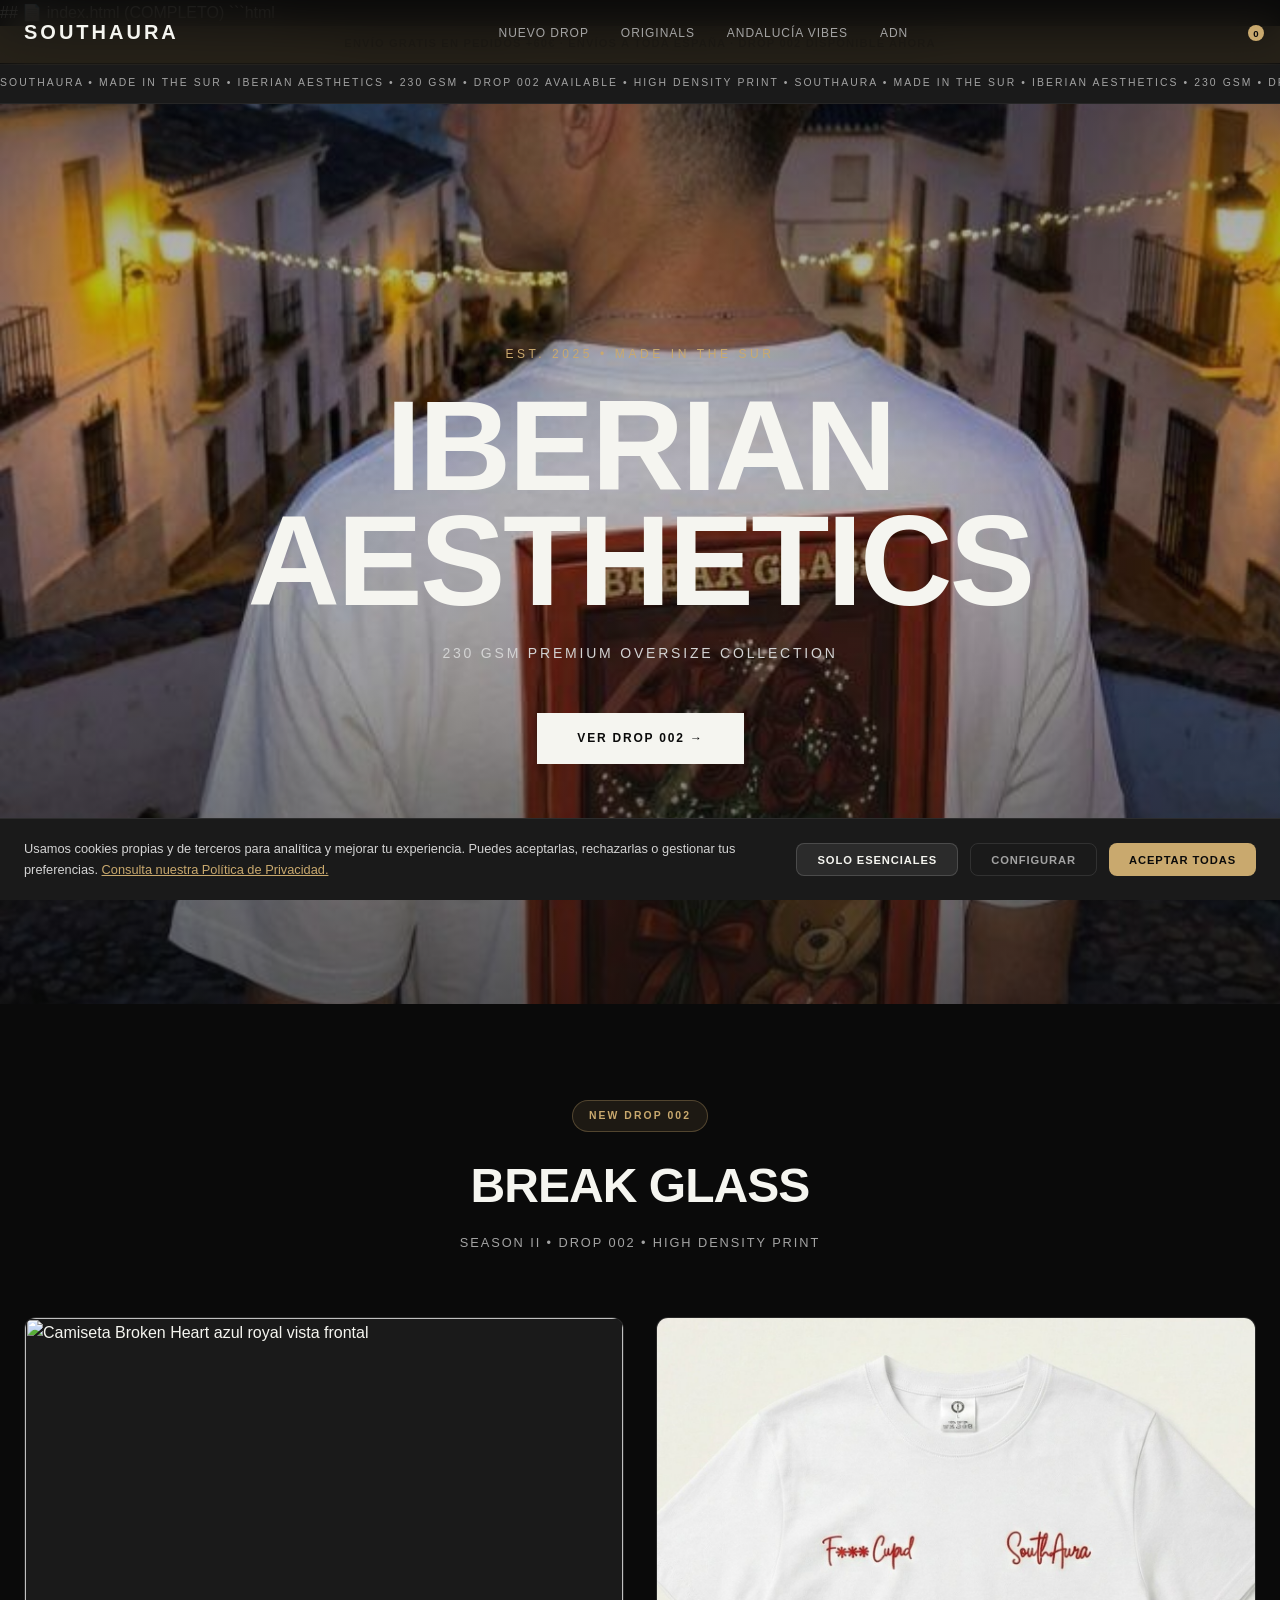
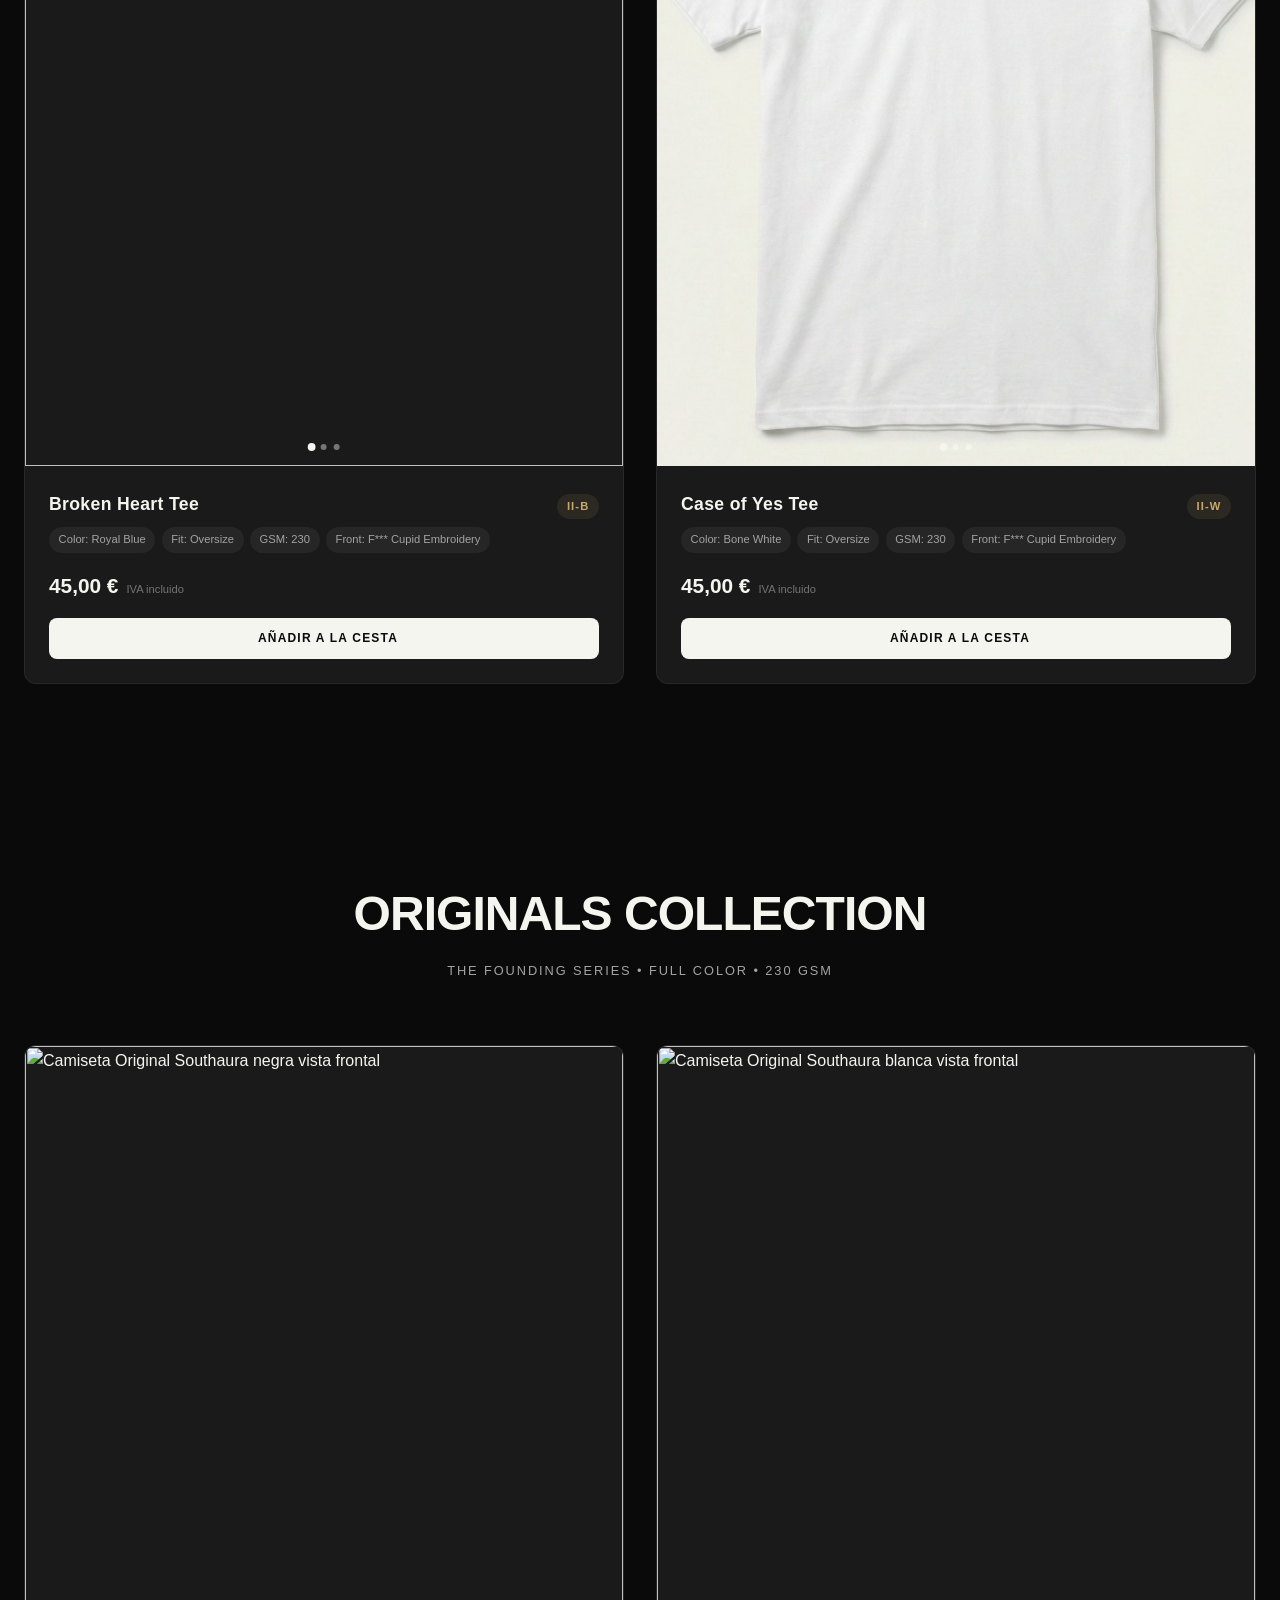
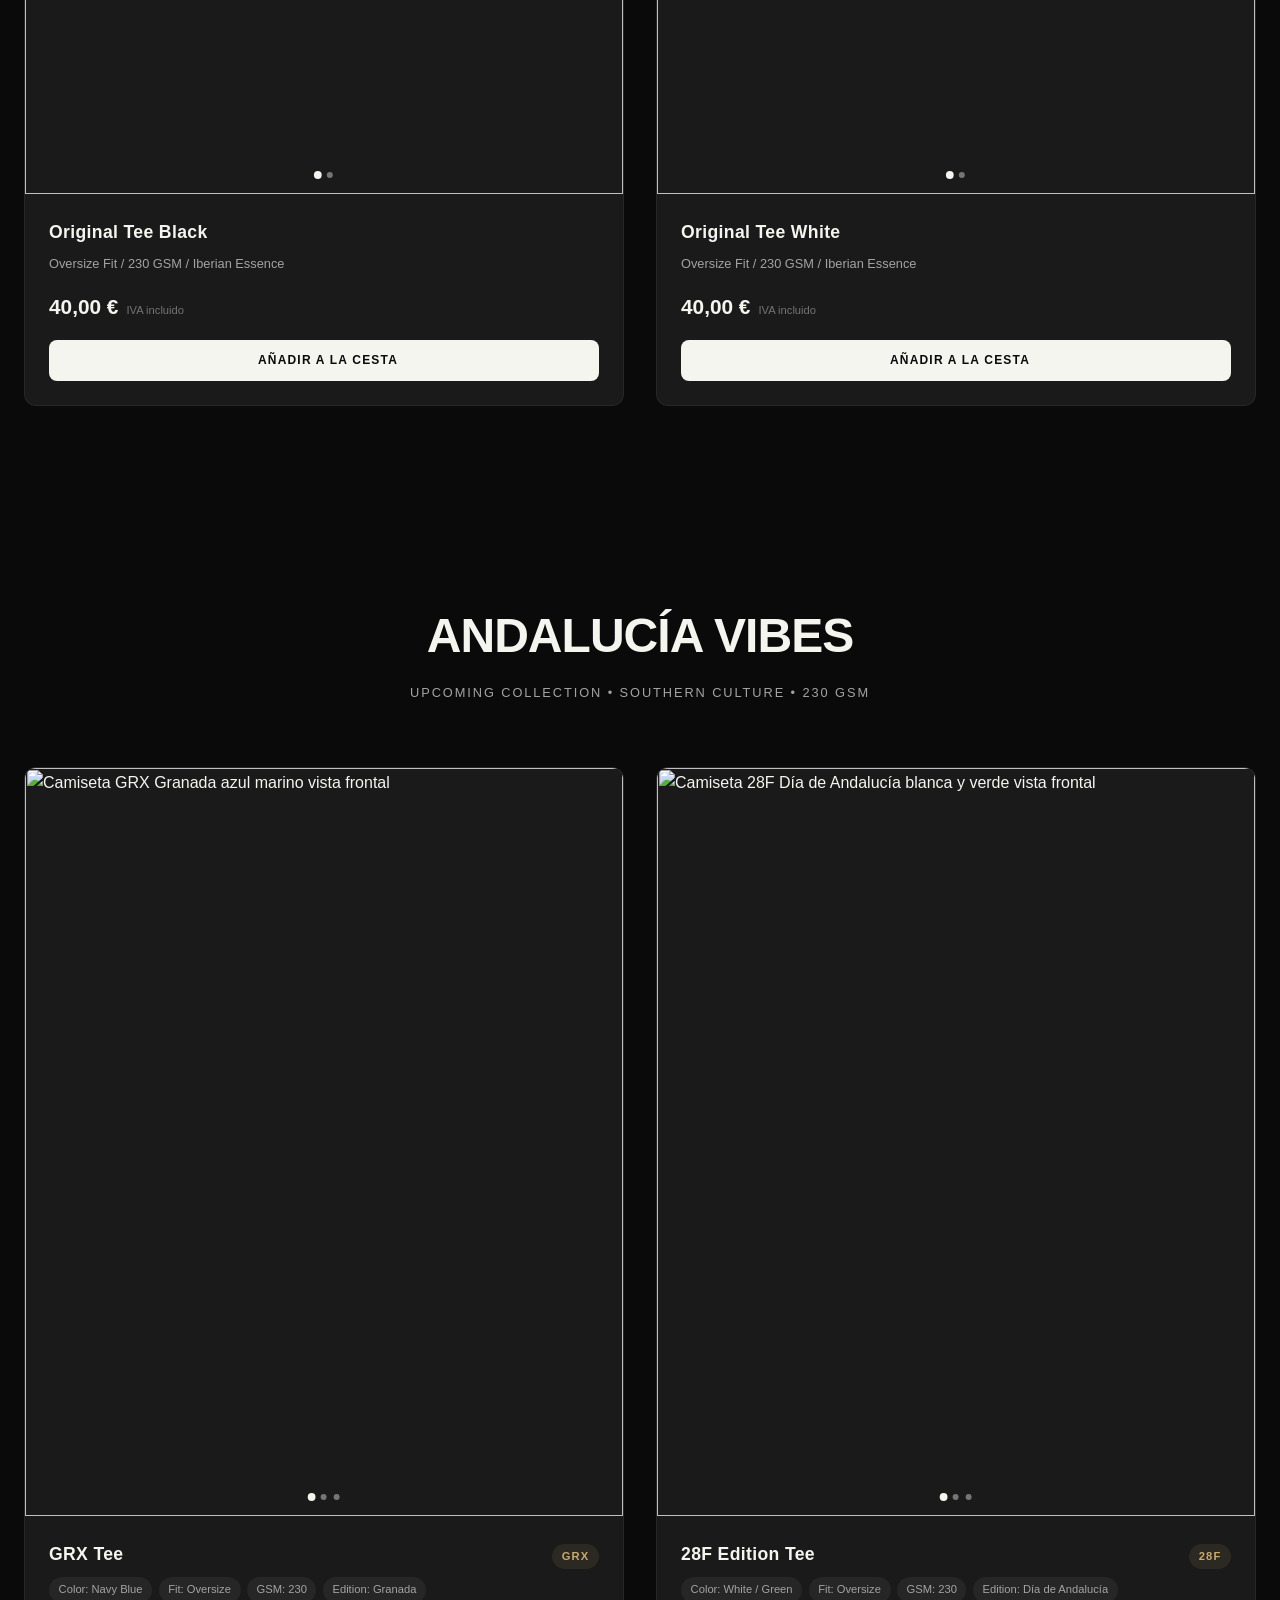
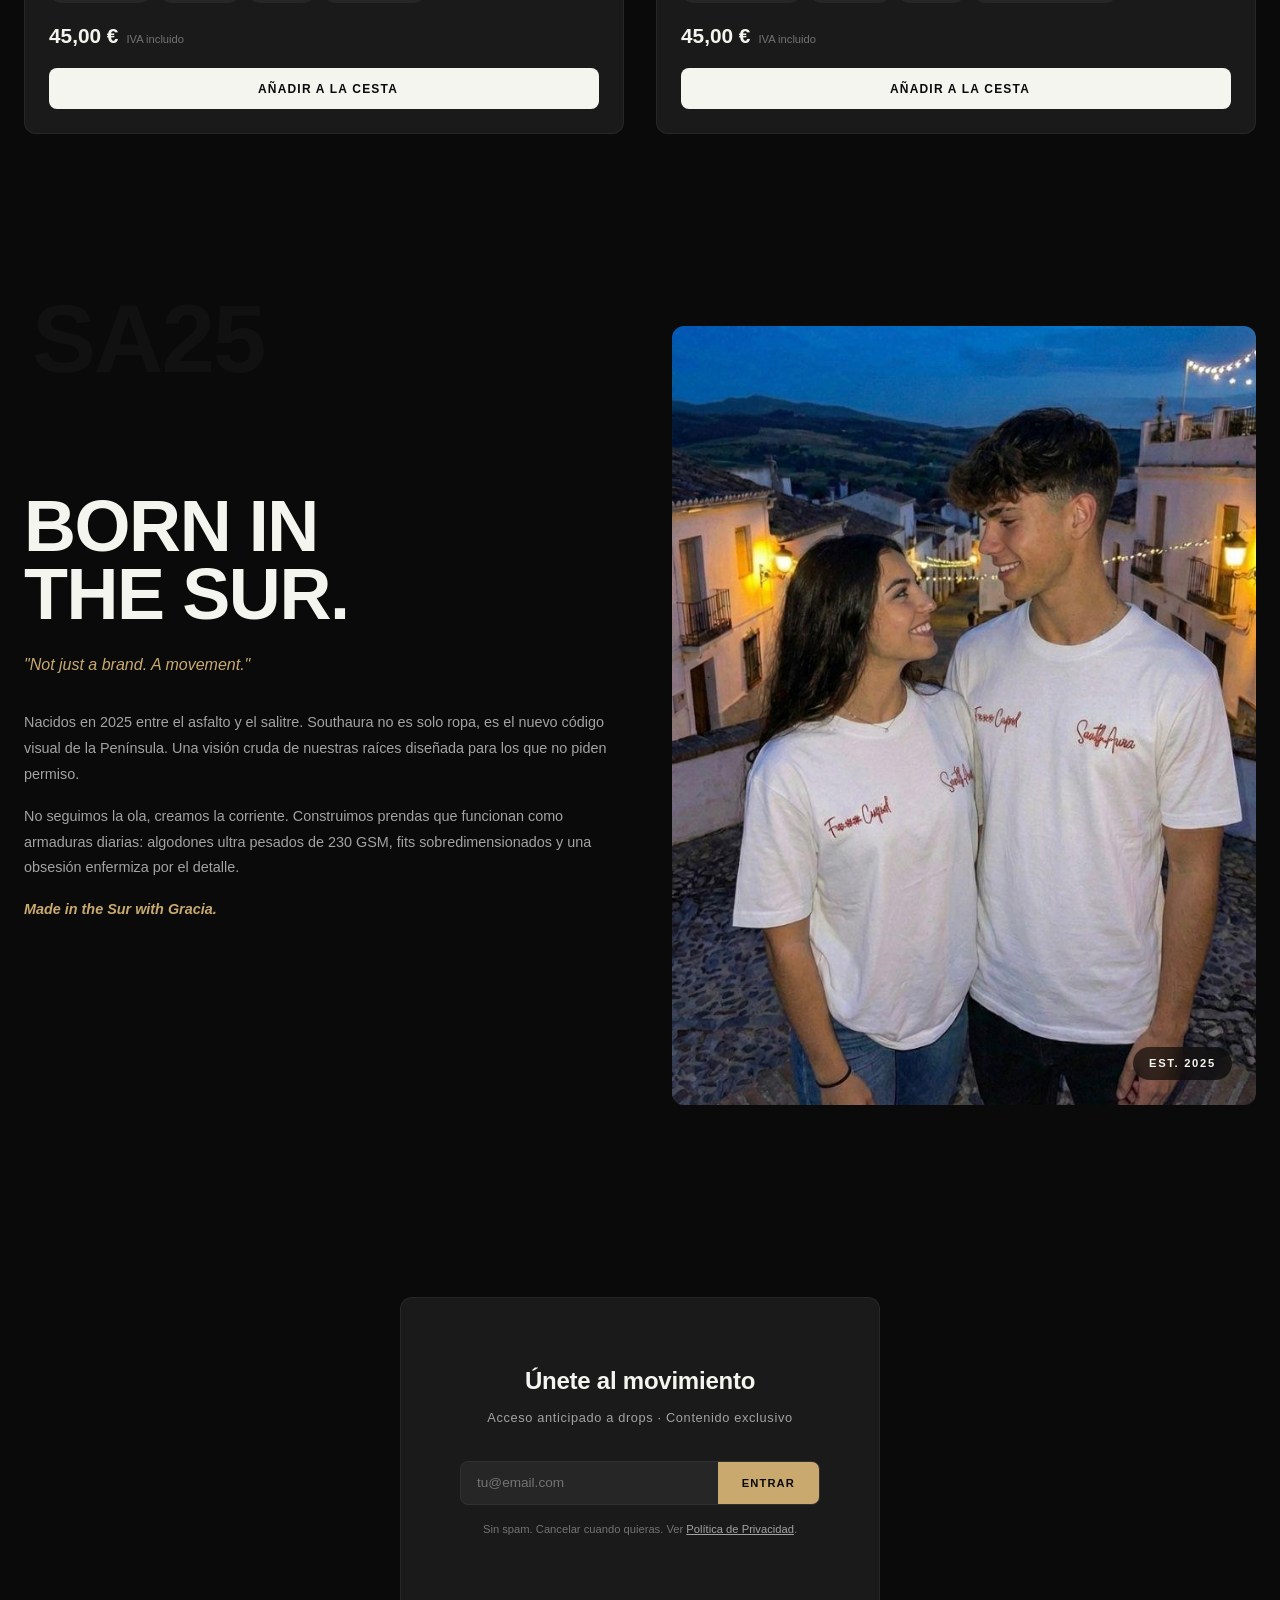
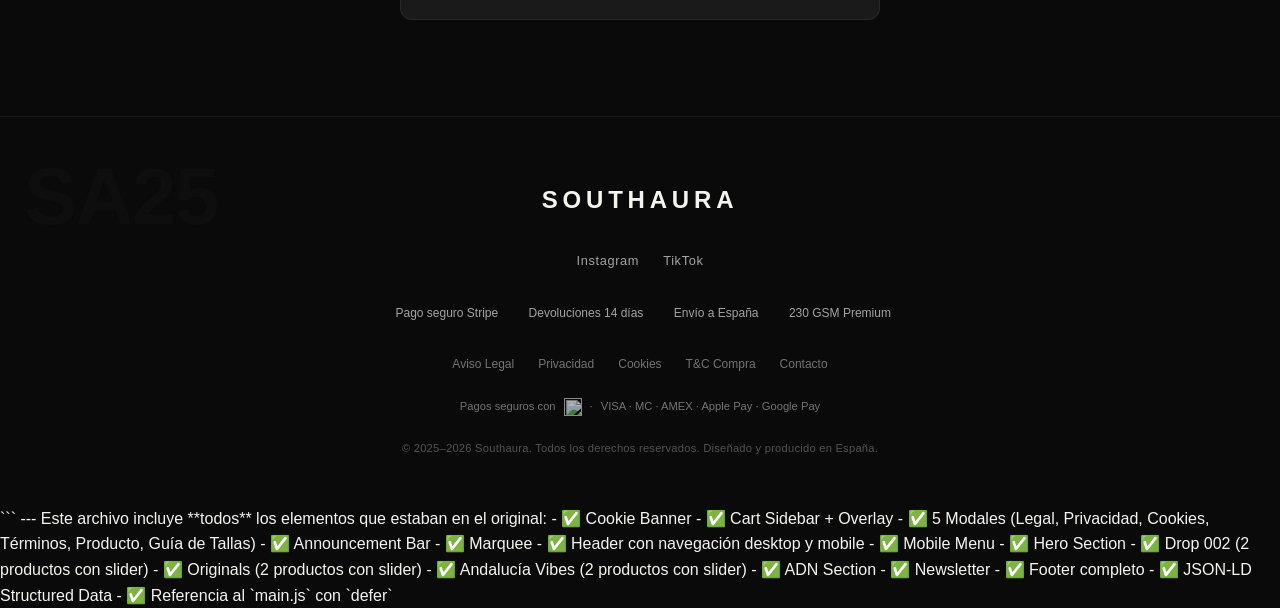
==== commit 85b2ff80: "Update index.html" ====
--- a/index.html
+++ b/index.html
@@ -18,7 +18,7 @@
     <meta property="og:description" content="Ropa oversize premium 230 GSM. Nacida en el sur de España. Drop 002 disponible.">
     <meta property="og:type" content="website">
     <meta property="og:url" content="https://javiermmrtnz.github.io/SouthAuraPrueba/">
-    <meta property="og:image" content="./assets/img/southaura-og-image.webp">
+    <meta property="og:image" content="southaura-og-image.webp">
     <meta property="og:locale" content="es_ES">
 
     <!-- Twitter Card -->
@@ -27,7 +27,7 @@
     <meta name="twitter:description" content="Ropa oversize premium 230 GSM. Nacida en el sur de España.">
 
     <!-- Favicon -->
-    <link rel="icon" type="image/x-icon" href="./assets/img/favicon.ico">
+    <link rel="icon" type="image/x-icon" href="favicon.ico">
 
     <!-- Preconnect -->
     <link rel="preconnect" href="https://fonts.googleapis.com">
@@ -383,7 +383,7 @@
         <!-- ===== HERO SECTION ===== -->
         <section class="hero" aria-label="Hero principal">
             <div class="hero__background">
-                <img src="./assets/img/southaura-hero-background.webp" alt="Southaura colección oversize premium iberian aesthetics" class="hero__bg-image" loading="eager">
+                <img src="southaura-hero-background.webp" alt="Southaura colección oversize premium iberian aesthetics" class="hero__bg-image" loading="eager">
                 <div class="hero__overlay"></div>
             </div>
             <div class="hero__content">
@@ -412,9 +412,9 @@
                 <article class="product-card" data-product-id="broken-heart-blue">
                     <div class="product-card__gallery" onclick="openProductModal('broken-heart-blue')">
                         <div class="product-card__slider" data-product="broken-heart-blue">
-                            <img src="./assets/img/camiseta-broken-heart-azul-frontal.webp" alt="Camiseta Broken Heart azul royal vista frontal" class="product-card__image active" loading="lazy" width="600" height="750">
-                            <img src="./assets/img/camiseta-broken-heart-azul-espalda.webp" alt="Camiseta Broken Heart azul royal vista espalda" class="product-card__image" loading="lazy" width="600" height="750">
-                            <img src="./assets/img/camiseta-broken-heart-azul-detalle.webp" alt="Camiseta Broken Heart azul royal detalle bordado" class="product-card__image" loading="lazy" width="600" height="750">
+                            <img src="camiseta-broken-heart-azul-frontal.webp" alt="Camiseta Broken Heart azul royal vista frontal" class="product-card__image active" loading="lazy" width="600" height="750">
+                            <img src="camiseta-broken-heart-azul-espalda.webp" alt="Camiseta Broken Heart azul royal vista espalda" class="product-card__image" loading="lazy" width="600" height="750">
+                            <img src="camiseta-broken-heart-azul-detalle.webp" alt="Camiseta Broken Heart azul royal detalle bordado" class="product-card__image" loading="lazy" width="600" height="750">
                         </div>
                         <div class="product-card__dots">
                             <span class="product-card__dot active"></span>
@@ -452,9 +452,9 @@
                 <article class="product-card" data-product-id="case-of-yes-white">
                     <div class="product-card__gallery" onclick="openProductModal('case-of-yes-white')">
                         <div class="product-card__slider" data-product="case-of-yes-white">
-                            <img src="./assets/img/camiseta-case-of-yes-blanca-frontal.webp" alt="Camiseta Case of Yes blanca bone white vista frontal" class="product-card__image active" loading="lazy" width="600" height="750">
-                            <img src="./assets/img/camiseta-case-of-yes-blanca-espalda.webp" alt="Camiseta Case of Yes blanca bone white vista espalda" class="product-card__image" loading="lazy" width="600" height="750">
-                            <img src="./assets/img/camiseta-case-of-yes-blanca-detalle.webp" alt="Camiseta Case of Yes blanca bone white detalle bordado" class="product-card__image" loading="lazy" width="600" height="750">
+                            <img src="camiseta-case-of-yes-blanca-frontal.webp" alt="Camiseta Case of Yes blanca bone white vista frontal" class="product-card__image active" loading="lazy" width="600" height="750">
+                            <img src="camiseta-case-of-yes-blanca-espalda.webp" alt="Camiseta Case of Yes blanca bone white vista espalda" class="product-card__image" loading="lazy" width="600" height="750">
+                            <img src="camiseta-case-of-yes-blanca-detalle.webp" alt="Camiseta Case of Yes blanca bone white detalle bordado" class="product-card__image" loading="lazy" width="600" height="750">
                         </div>
                         <div class="product-card__dots">
                             <span class="product-card__dot active"></span>
@@ -504,8 +504,8 @@
                 <article class="product-card" data-product-id="original-black">
                     <div class="product-card__gallery" onclick="openProductModal('original-black')">
                         <div class="product-card__slider" data-product="original-black">
-                            <img src="./assets/img/camiseta-original-negra-frontal.webp" alt="Camiseta Original Southaura negra vista frontal" class="product-card__image active" loading="lazy" width="600" height="750">
-                            <img src="./assets/img/camiseta-original-negra-espalda.webp" alt="Camiseta Original Southaura negra vista espalda" class="product-card__image" loading="lazy" width="600" height="750">
+                            <img src="camiseta-original-negra-frontal.webp" alt="Camiseta Original Southaura negra vista frontal" class="product-card__image active" loading="lazy" width="600" height="750">
+                            <img src="camiseta-original-negra-espalda.webp" alt="Camiseta Original Southaura negra vista espalda" class="product-card__image" loading="lazy" width="600" height="750">
                         </div>
                         <div class="product-card__dots">
                             <span class="product-card__dot active"></span>
@@ -536,8 +536,8 @@
                 <article class="product-card" data-product-id="original-white">
                     <div class="product-card__gallery" onclick="openProductModal('original-white')">
                         <div class="product-card__slider" data-product="original-white">
-                            <img src="./assets/img/camiseta-original-blanca-frontal.webp" alt="Camiseta Original Southaura blanca vista frontal" class="product-card__image active" loading="lazy" width="600" height="750">
-                            <img src="./assets/img/camiseta-original-blanca-espalda.webp" alt="Camiseta Original Southaura blanca vista espalda" class="product-card__image" loading="lazy" width="600" height="750">
+                            <img src="camiseta-original-blanca-frontal.webp" alt="Camiseta Original Southaura blanca vista frontal" class="product-card__image active" loading="lazy" width="600" height="750">
+                            <img src="camiseta-original-blanca-espalda.webp" alt="Camiseta Original Southaura blanca vista espalda" class="product-card__image" loading="lazy" width="600" height="750">
                         </div>
                         <div class="product-card__dots">
                             <span class="product-card__dot active"></span>
@@ -580,9 +580,9 @@
                 <article class="product-card" data-product-id="grx-navy">
                     <div class="product-card__gallery" onclick="openProductModal('grx-navy')">
                         <div class="product-card__slider" data-product="grx-navy">
-                            <img src="./assets/img/camiseta-grx-granada-azul-marino-frontal.webp" alt="Camiseta GRX Granada azul marino vista frontal" class="product-card__image active" loading="lazy" width="600" height="750">
-                            <img src="./assets/img/camiseta-grx-granada-azul-marino-espalda.webp" alt="Camiseta GRX Granada azul marino vista espalda" class="product-card__image" loading="lazy" width="600" height="750">
-                            <img src="./assets/img/camiseta-grx-granada-azul-marino-detalle.webp" alt="Camiseta GRX Granada azul marino detalle estampado" class="product-card__image" loading="lazy" width="600" height="750">
+                            <img src="camiseta-grx-granada-azul-marino-frontal.webp" alt="Camiseta GRX Granada azul marino vista frontal" class="product-card__image active" loading="lazy" width="600" height="750">
+                            <img src="camiseta-grx-granada-azul-marino-espalda.webp" alt="Camiseta GRX Granada azul marino vista espalda" class="product-card__image" loading="lazy" width="600" height="750">
+                            <img src="camiseta-grx-granada-azul-marino-detalle.webp" alt="Camiseta GRX Granada azul marino detalle estampado" class="product-card__image" loading="lazy" width="600" height="750">
                         </div>
                         <div class="product-card__dots">
                             <span class="product-card__dot active"></span>
@@ -620,9 +620,9 @@
                 <article class="product-card" data-product-id="28f-andalucia">
                     <div class="product-card__gallery" onclick="openProductModal('28f-andalucia')">
                         <div class="product-card__slider" data-product="28f-andalucia">
-                            <img src="./assets/img/camiseta-28f-dia-andalucia-blanca-verde-frontal.webp" alt="Camiseta 28F Día de Andalucía blanca y verde vista frontal" class="product-card__image active" loading="lazy" width="600" height="750">
-                            <img src="./assets/img/camiseta-28f-dia-andalucia-blanca-verde-espalda.webp" alt="Camiseta 28F Día de Andalucía blanca y verde vista espalda" class="product-card__image" loading="lazy" width="600" height="750">
-                            <img src="./assets/img/camiseta-28f-dia-andalucia-blanca-verde-detalle.webp" alt="Camiseta 28F Día de Andalucía blanca y verde detalle" class="product-card__image" loading="lazy" width="600" height="750">
+                            <img src="camiseta-28f-dia-andalucia-blanca-verde-frontal.webp" alt="Camiseta 28F Día de Andalucía blanca y verde vista frontal" class="product-card__image active" loading="lazy" width="600" height="750">
+                            <img src="camiseta-28f-dia-andalucia-blanca-verde-espalda.webp" alt="Camiseta 28F Día de Andalucía blanca y verde vista espalda" class="product-card__image" loading="lazy" width="600" height="750">
+                            <img src="camiseta-28f-dia-andalucia-blanca-verde-detalle.webp" alt="Camiseta 28F Día de Andalucía blanca y verde detalle" class="product-card__image" loading="lazy" width="600" height="750">
                         </div>
                         <div class="product-card__dots">
                             <span class="product-card__dot active"></span>
@@ -677,7 +677,7 @@
                     </div>
                 </div>
                 <div class="adn-grid__visual">
-                    <img src="./assets/img/southaura-adn-marca-lifestyle.webp" alt="Southaura marca lifestyle nacida en el sur de España" class="adn-grid__image" loading="lazy" width="600" height="800">
+                    <img src="southaura-adn-marca-lifestyle.webp" alt="Southaura marca lifestyle nacida en el sur de España" class="adn-grid__image" loading="lazy" width="600" height="800">
                     <span class="adn-grid__label">EST. 2025</span>
                 </div>
             </div>
@@ -742,7 +742,7 @@
 
             <div class="footer__payments">
                 <span>Pagos seguros con</span>
-                <img src="./assets/img/stripe-logo-blanco.webp" alt="Stripe pagos seguros" class="footer__stripe-logo" width="60" height="25" loading="lazy">
+                <img src="stripe-logo-blanco.webp" alt="Stripe pagos seguros" class="footer__stripe-logo" width="60" height="25" loading="lazy">
                 <span>·</span>
                 <span>VISA · MC · AMEX · Apple Pay · Google Pay</span>
             </div>
@@ -758,7 +758,7 @@
         "@type": "Organization",
         "name": "Southaura",
         "url": "https://javiermmrtnz.github.io/SouthAuraPrueba/",
-        "logo": "./assets/img/southaura-logo.webp",
+        "logo": "southaura-logo.webp",
         "description": "Moda oversize premium 230 GSM nacida en el sur de España. Iberian Aesthetics.",
         "email": "southaura.co@gmail.com",
         "sameAs": [
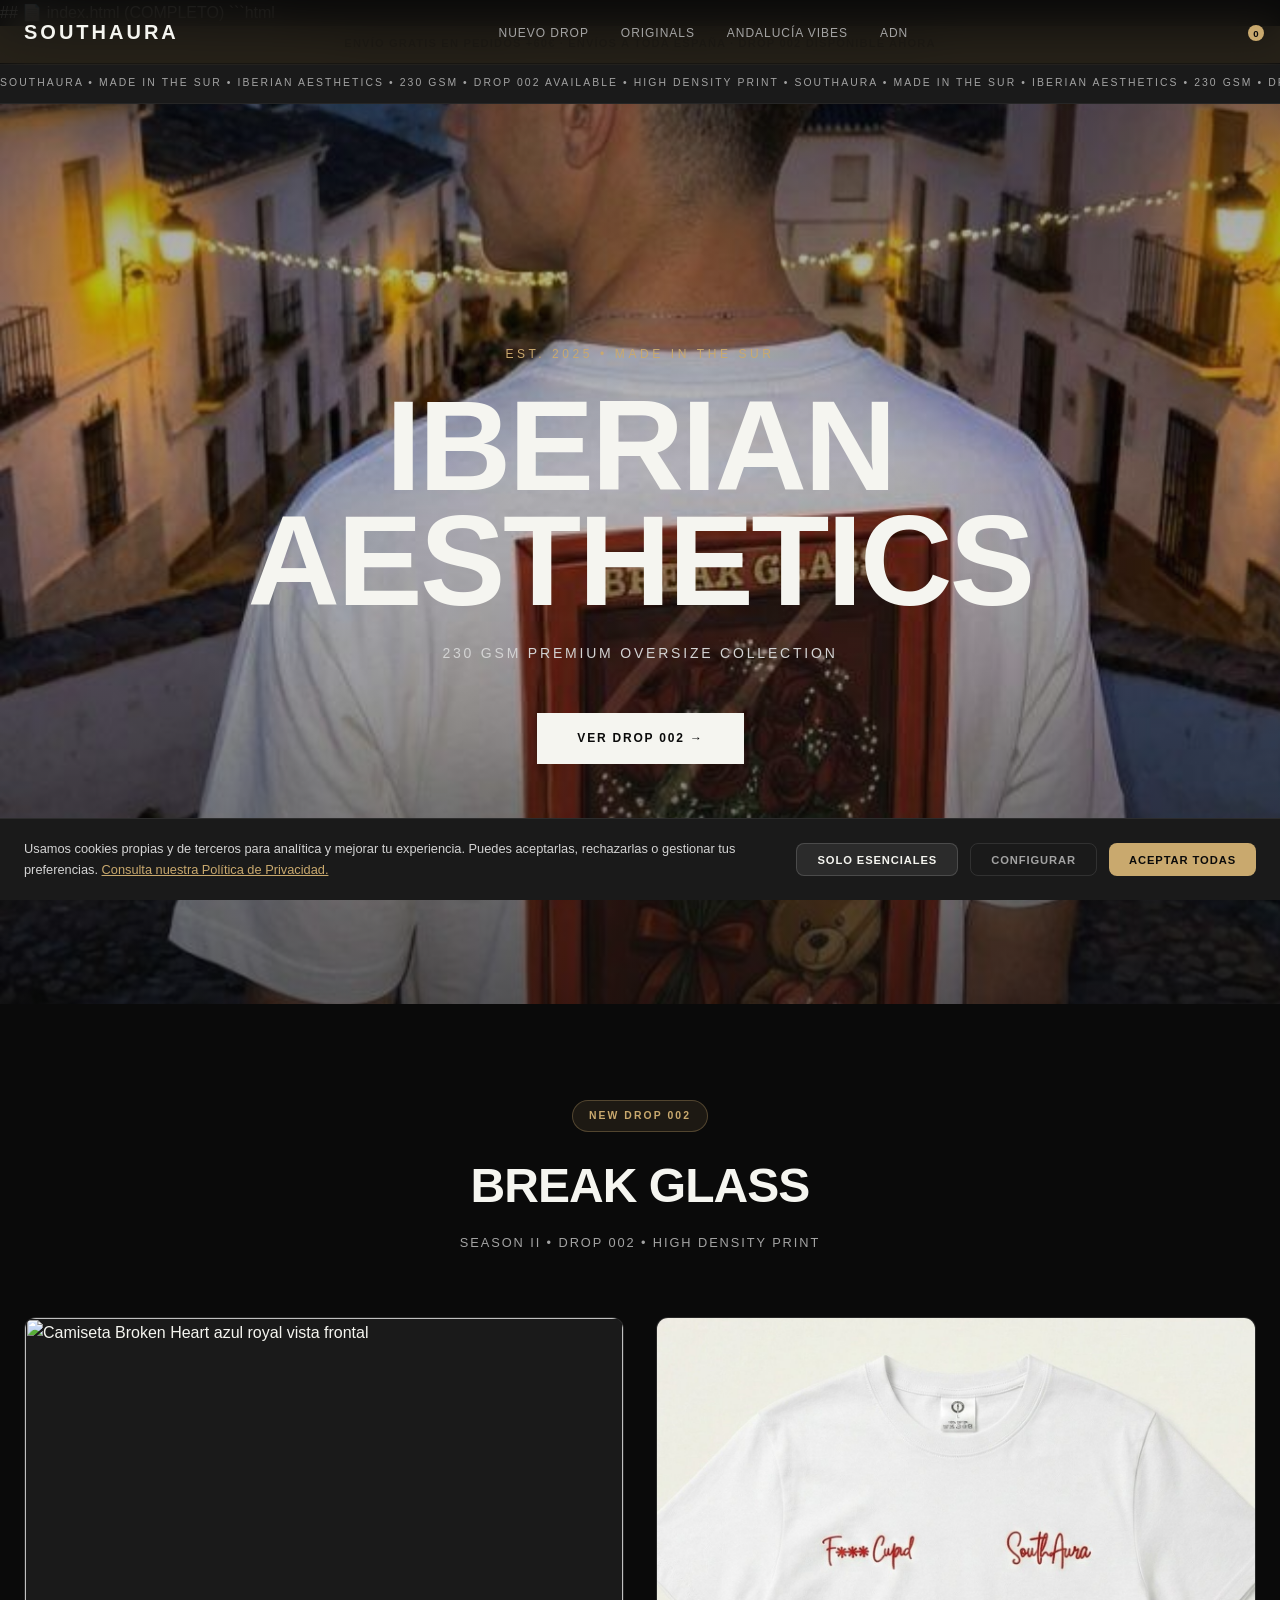
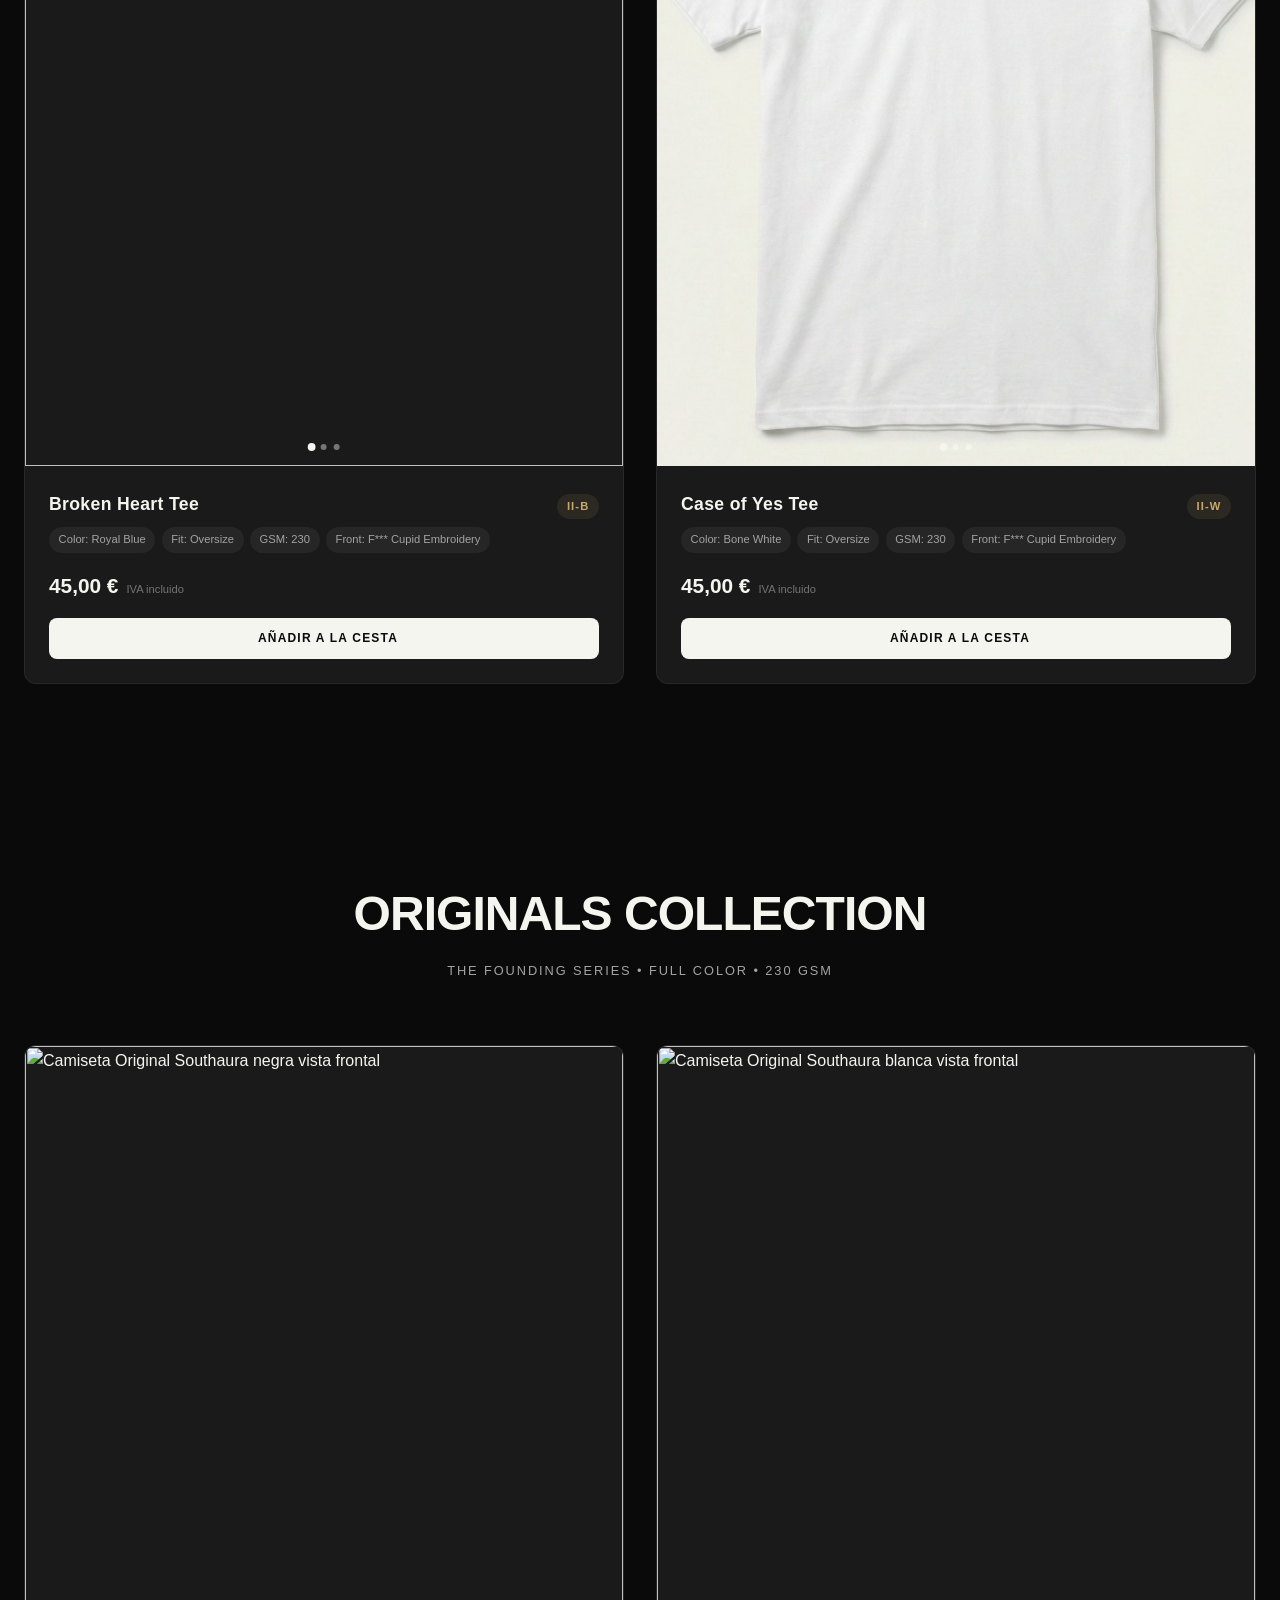
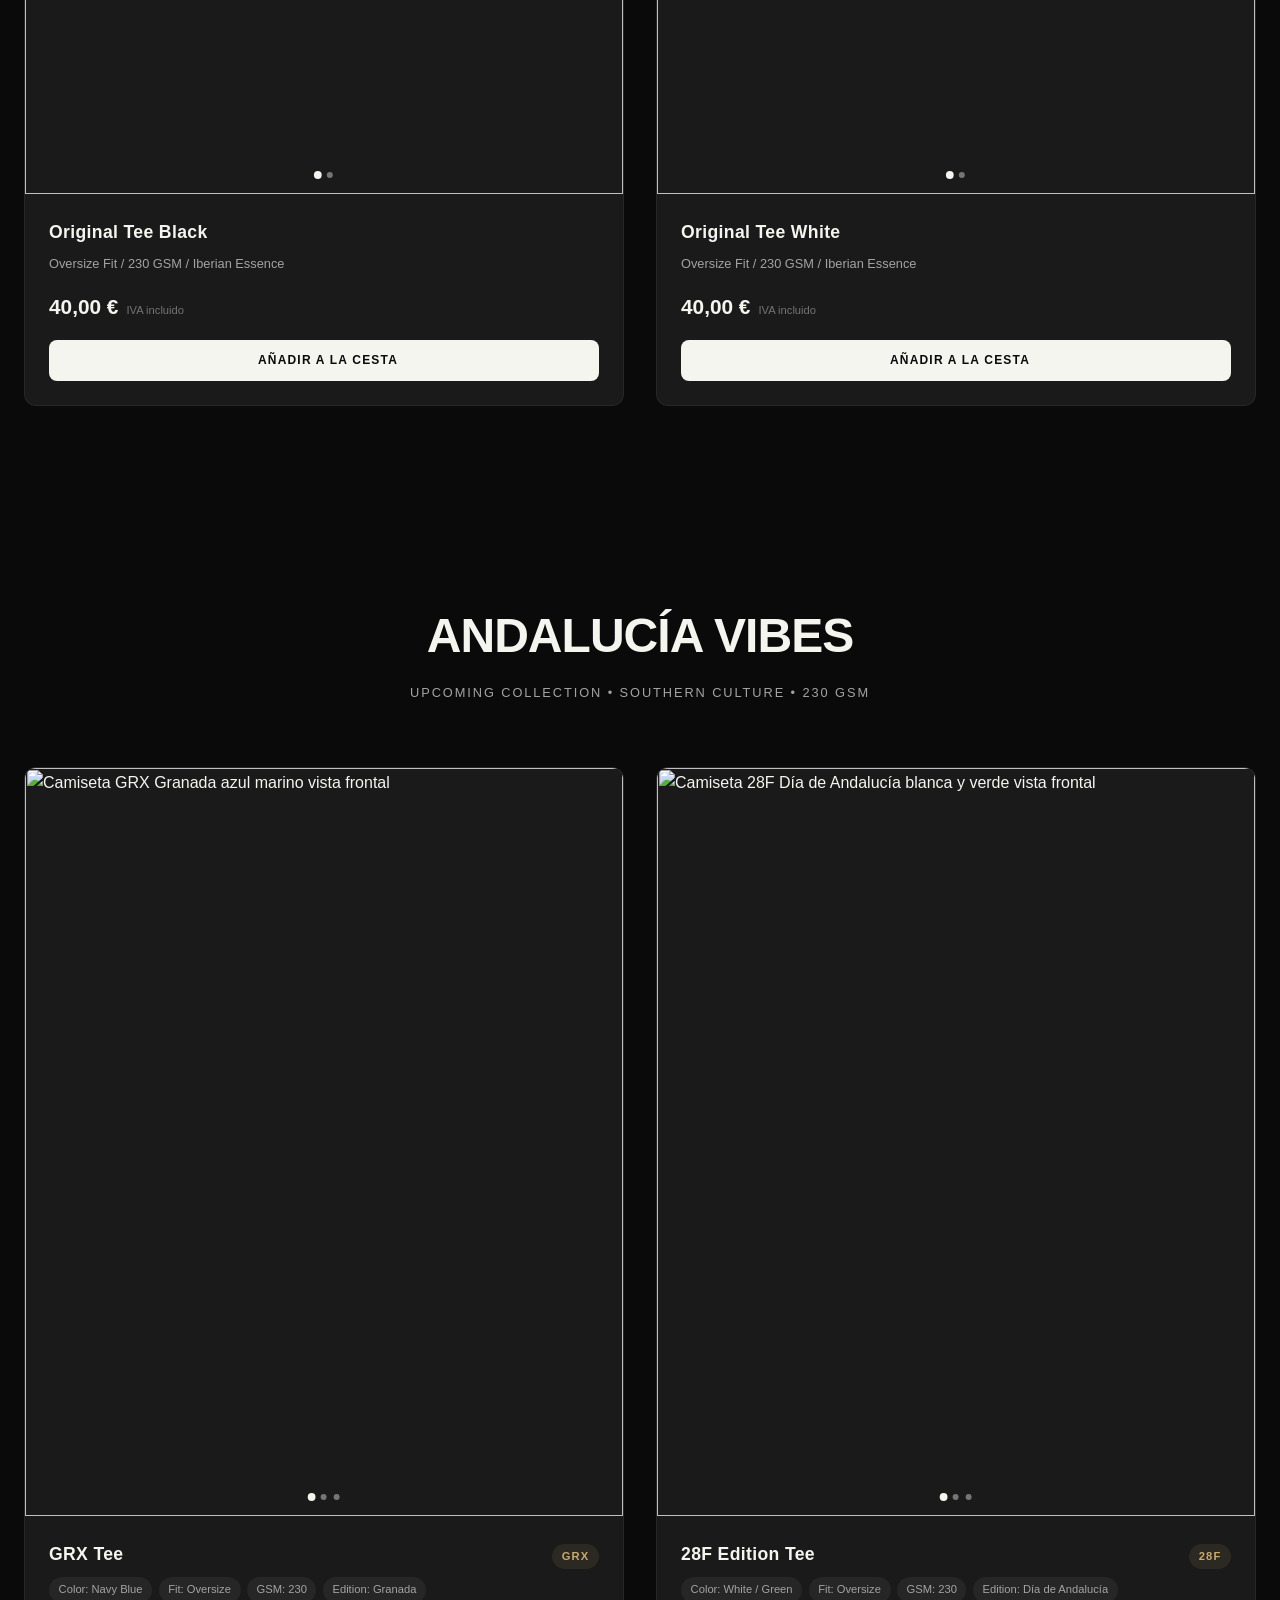
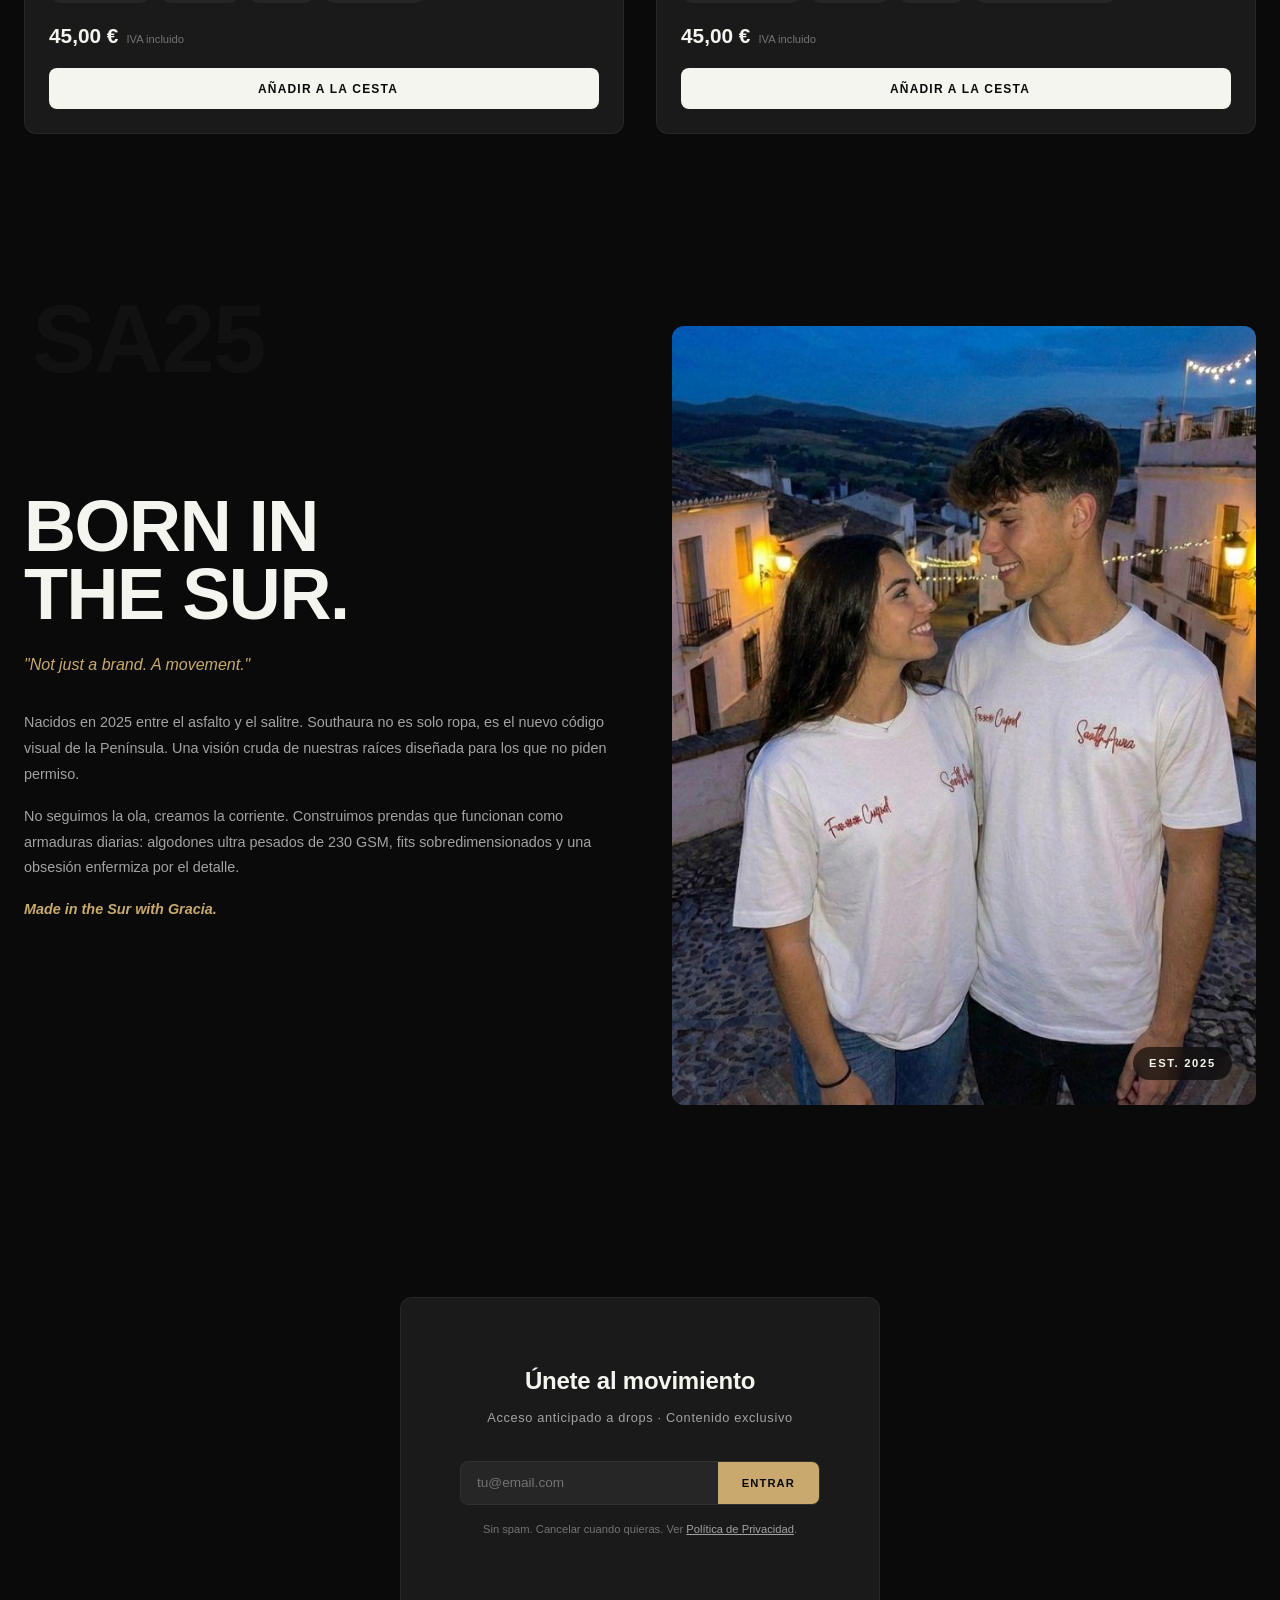
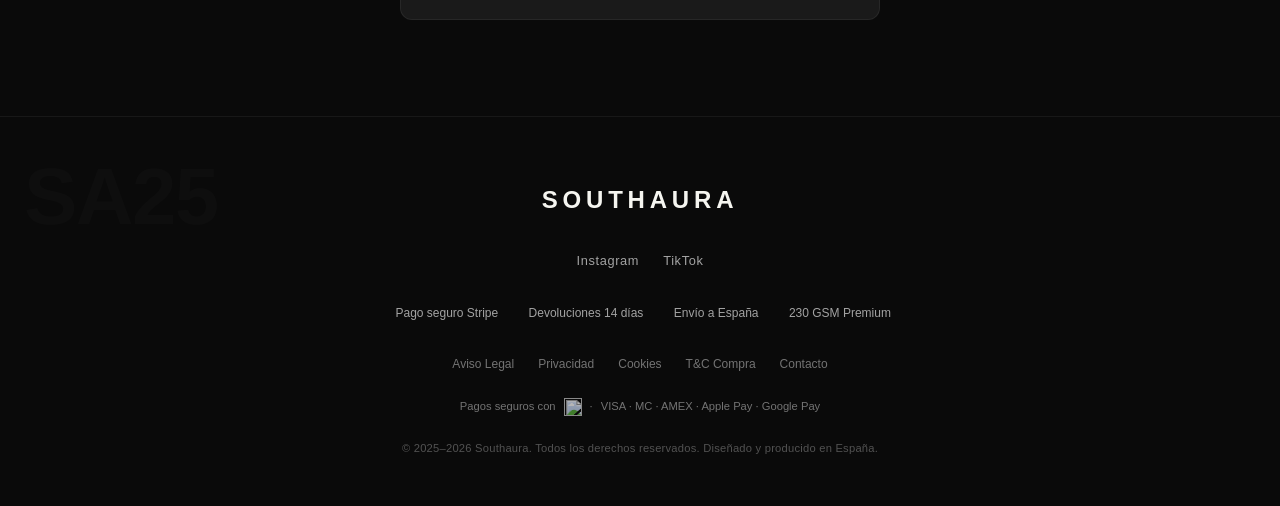
==== commit 3019fd32: "Update index.html" ====
--- a/index.html
+++ b/index.html
@@ -774,25 +774,3 @@
     <script src="./main.js" defer></script>
 </body>
 </html>
-```
-
----
-
-Este archivo incluye **todos** los elementos que estaban en el original:
-
-- ✅ Cookie Banner
-- ✅ Cart Sidebar + Overlay
-- ✅ 5 Modales (Legal, Privacidad, Cookies, Términos, Producto, Guía de Tallas)
-- ✅ Announcement Bar
-- ✅ Marquee
-- ✅ Header con navegación desktop y mobile
-- ✅ Mobile Menu
-- ✅ Hero Section
-- ✅ Drop 002 (2 productos con slider)
-- ✅ Originals (2 productos con slider)
-- ✅ Andalucía Vibes (2 productos con slider)
-- ✅ ADN Section
-- ✅ Newsletter
-- ✅ Footer completo
-- ✅ JSON-LD Structured Data
-- ✅ Referencia al `main.js` con `defer`
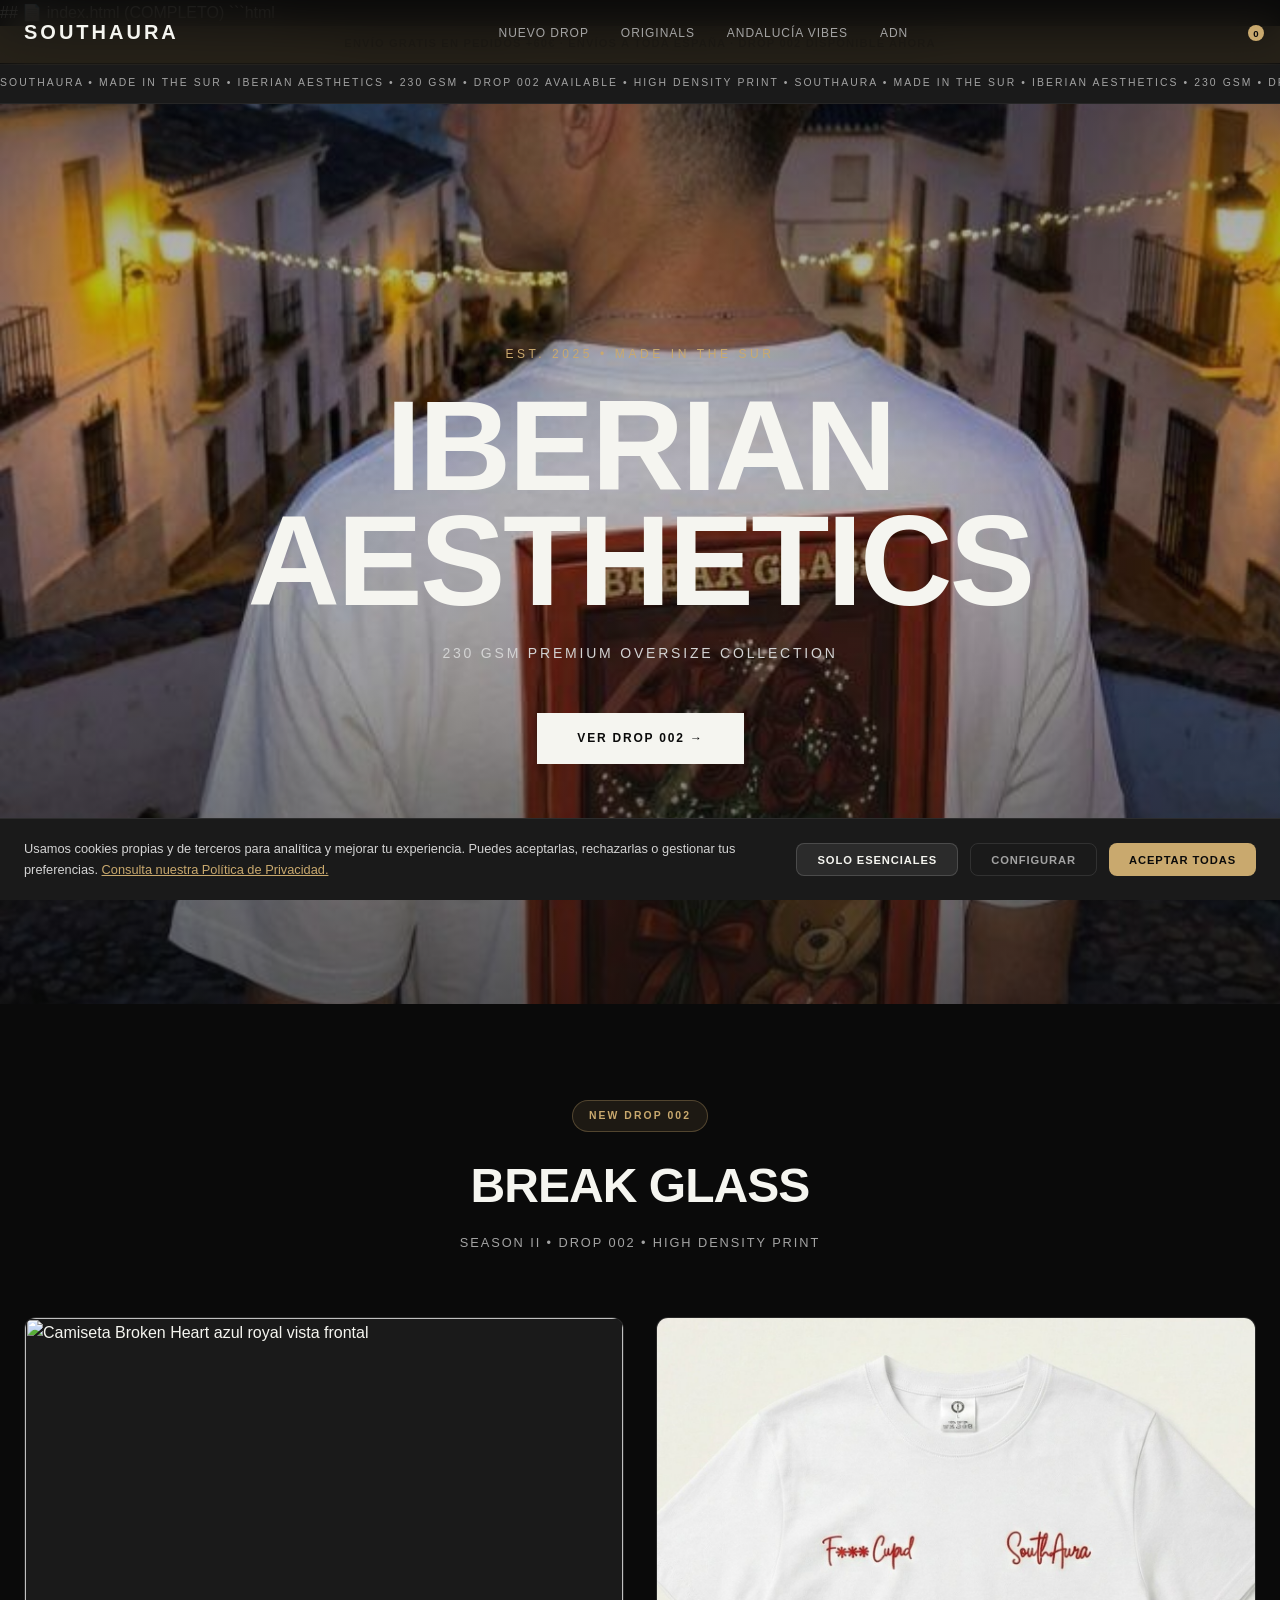
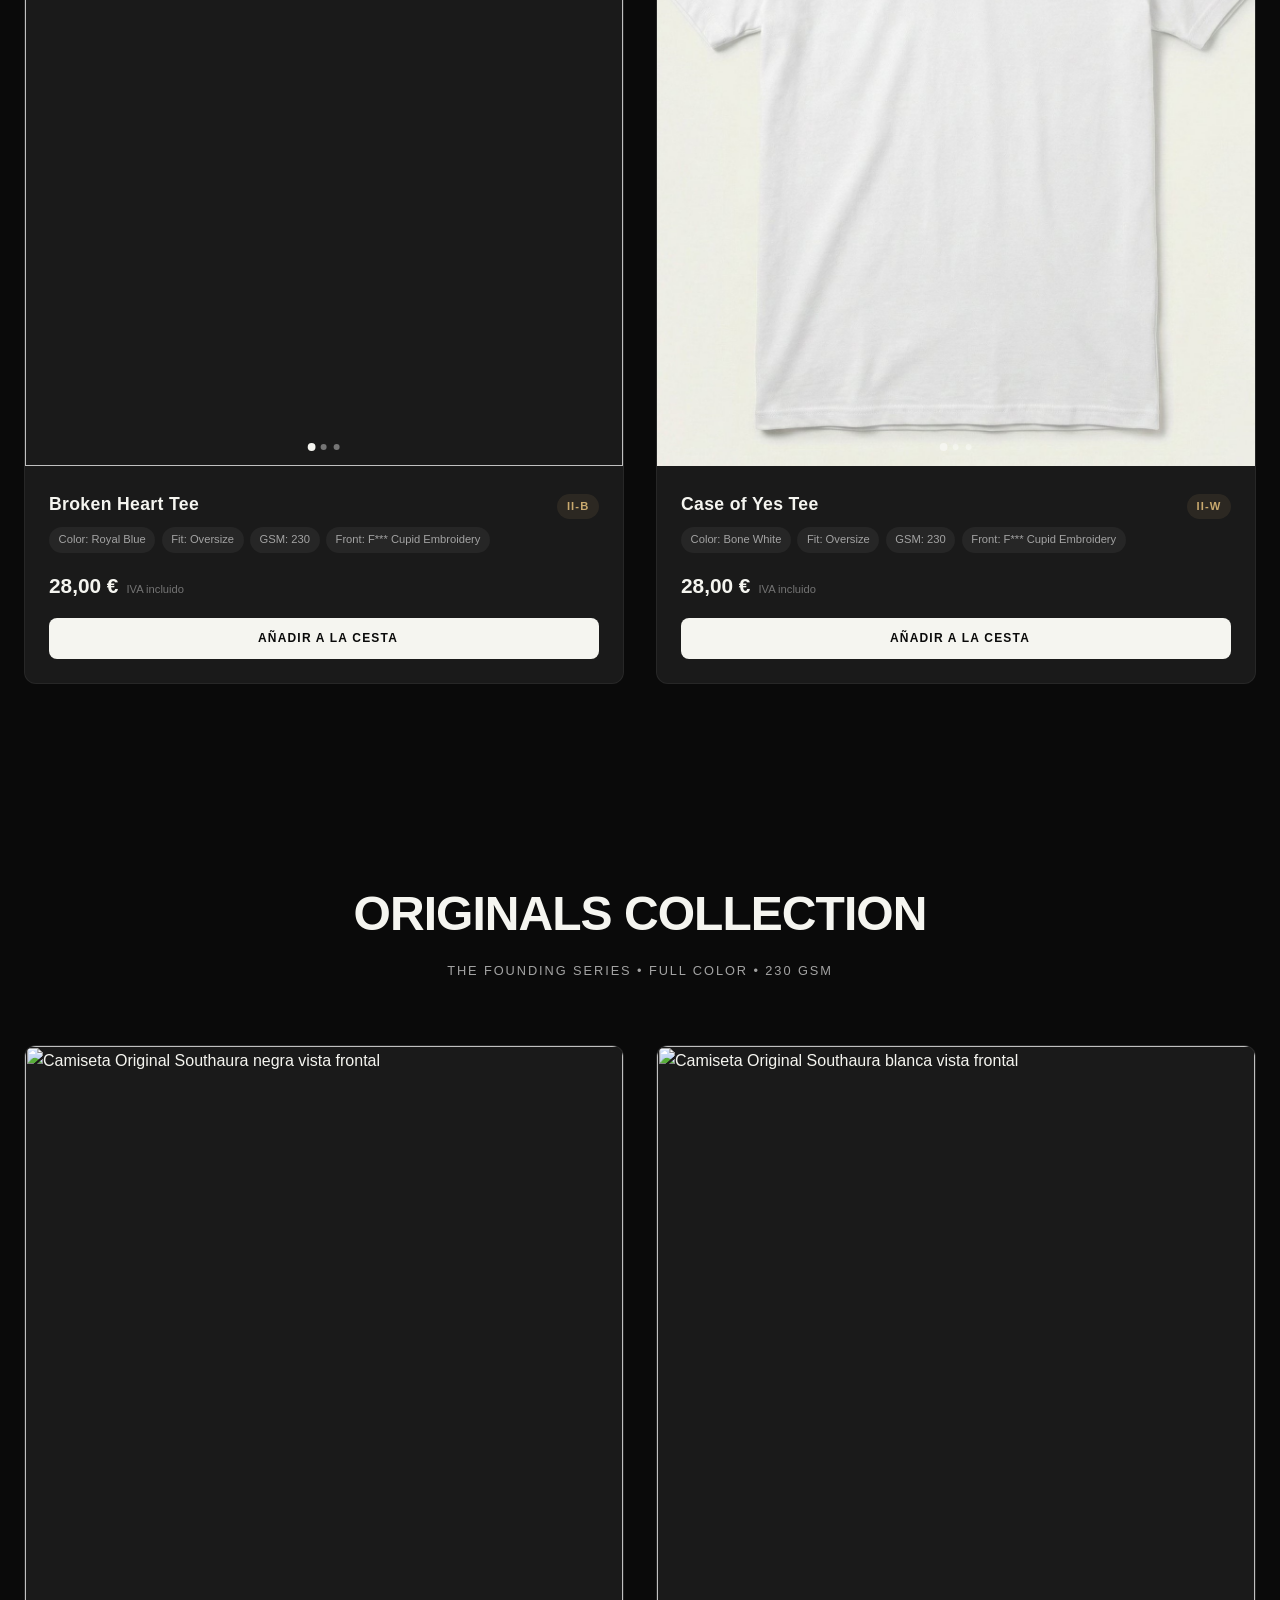
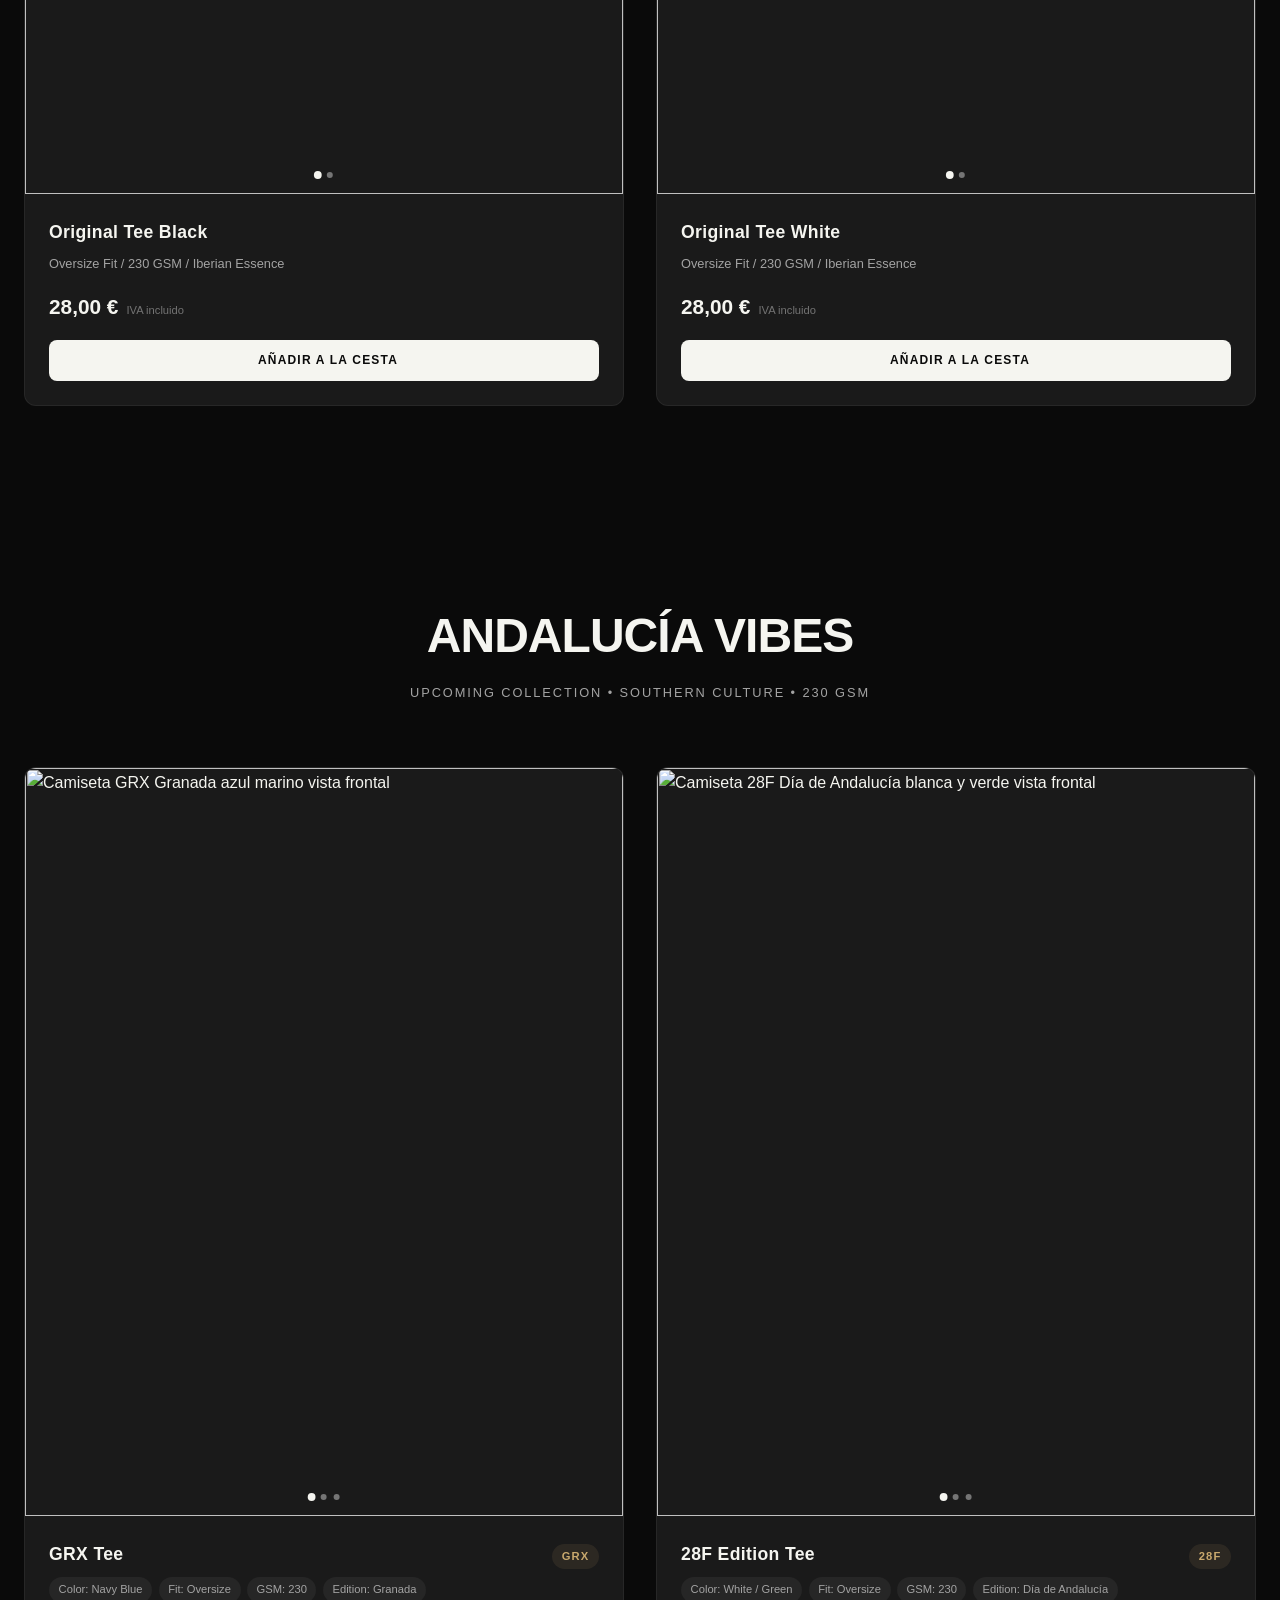
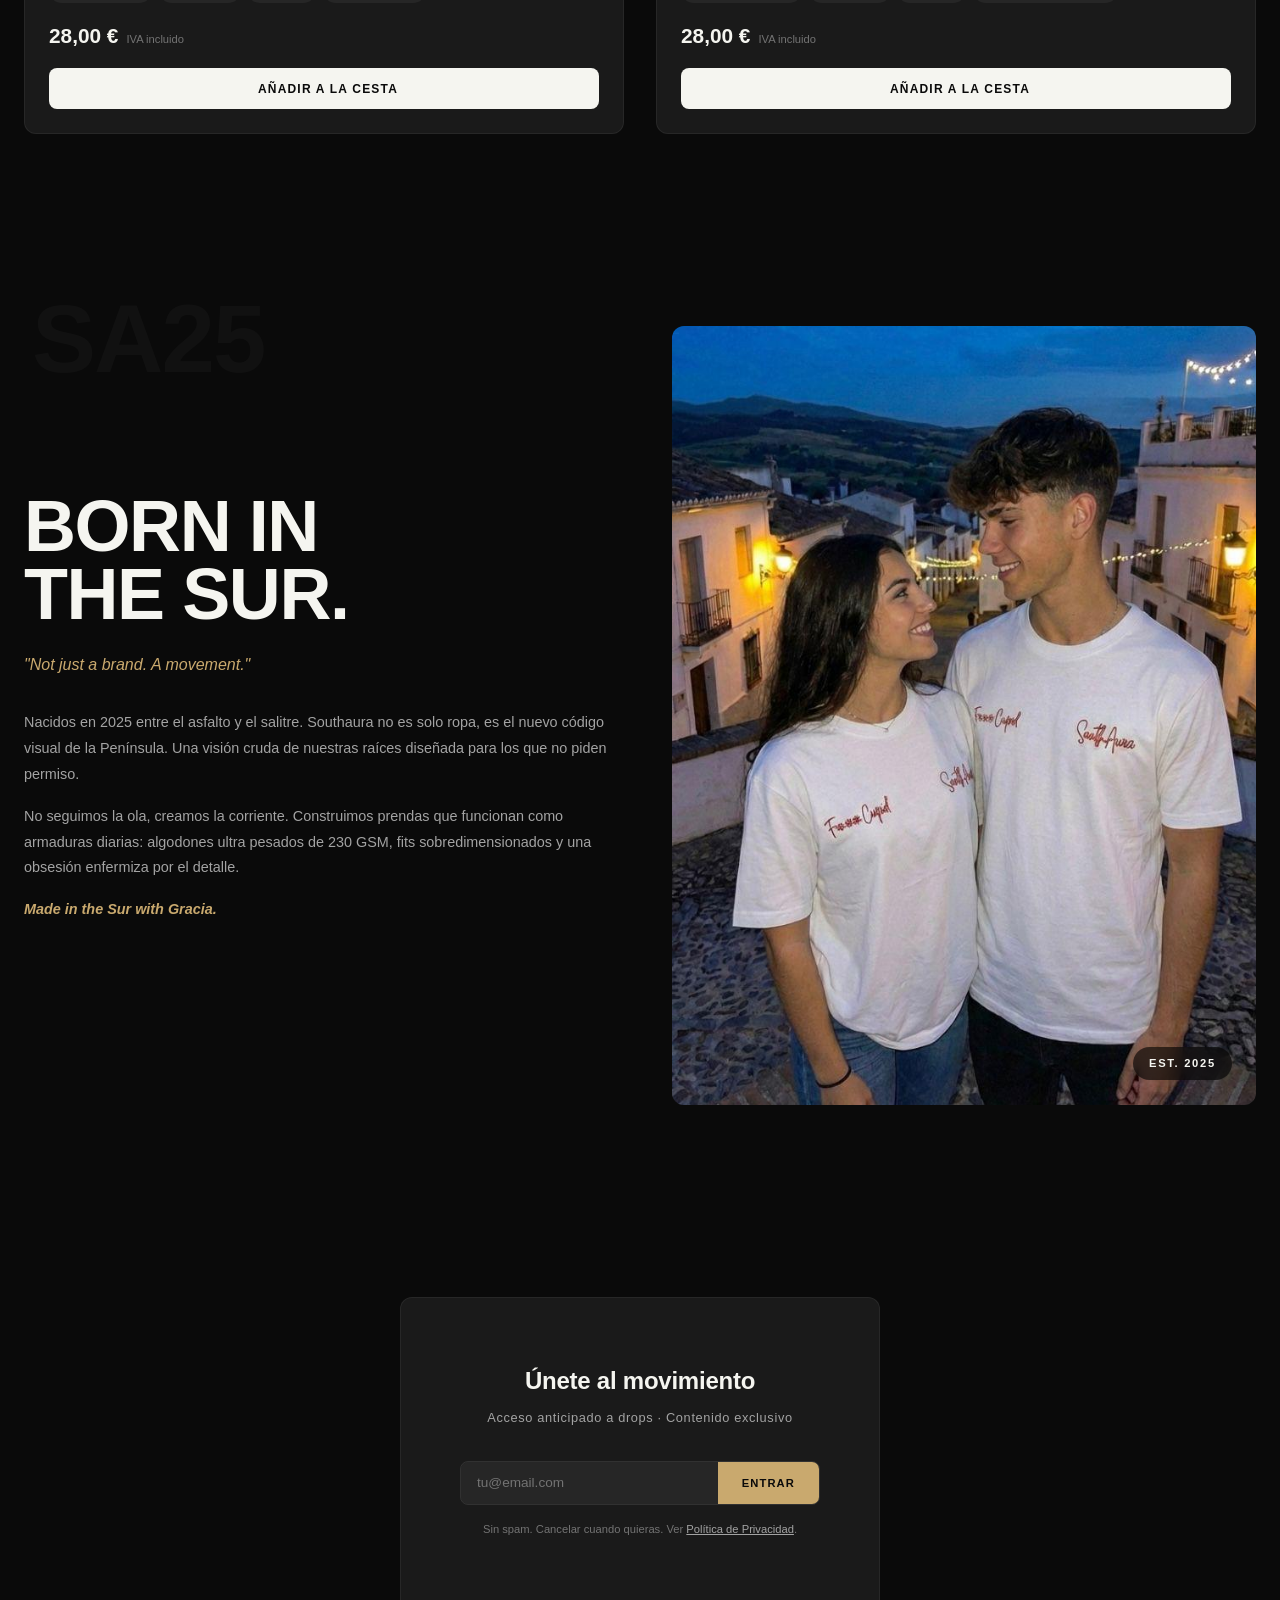
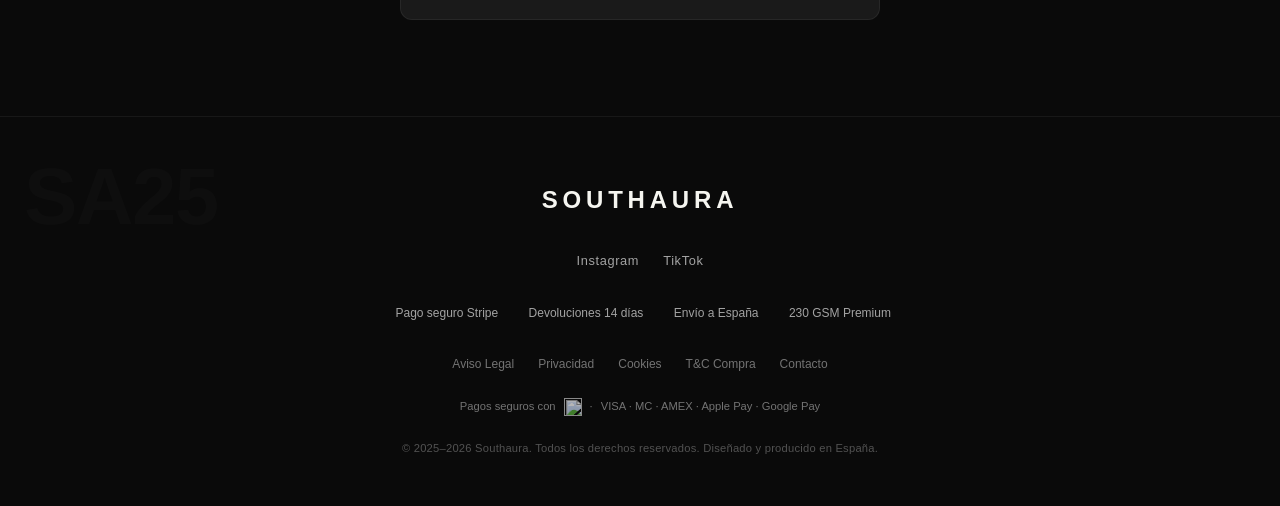
==== commit 59dbe392: "Update print statement from 'Hello' to 'Goodbye'" ====
--- a/index.html
+++ b/index.html
@@ -438,7 +438,7 @@
                             <span>Front: F*** Cupid Embroidery</span>
                         </div>
                         <div class="product-card__price">
-                            <span class="product-card__amount">45,00 €</span>
+                            <span class="product-card__amount">28,00 €</span>
                             <span class="product-card__tax">IVA incluido</span>
                         </div>
                         <button class="product-card__add-btn" onclick="openProductModal('broken-heart-blue')">
@@ -478,7 +478,7 @@
                             <span>Front: F*** Cupid Embroidery</span>
                         </div>
                         <div class="product-card__price">
-                            <span class="product-card__amount">45,00 €</span>
+                            <span class="product-card__amount">28,00 €</span>
                             <span class="product-card__tax">IVA incluido</span>
                         </div>
                         <button class="product-card__add-btn" onclick="openProductModal('case-of-yes-white')">
@@ -522,7 +522,7 @@
                         </div>
                         <p class="product-card__description">Oversize Fit / 230 GSM / Iberian Essence</p>
                         <div class="product-card__price">
-                            <span class="product-card__amount">40,00 €</span>
+                            <span class="product-card__amount">28,00 €</span>
                             <span class="product-card__tax">IVA incluido</span>
                         </div>
                         <button class="product-card__add-btn" onclick="openProductModal('original-black')">
@@ -554,7 +554,7 @@
                         </div>
                         <p class="product-card__description">Oversize Fit / 230 GSM / Iberian Essence</p>
                         <div class="product-card__price">
-                            <span class="product-card__amount">40,00 €</span>
+                            <span class="product-card__amount">28,00 €</span>
                             <span class="product-card__tax">IVA incluido</span>
                         </div>
                         <button class="product-card__add-btn" onclick="openProductModal('original-white')">
@@ -606,7 +606,7 @@
                             <span>Edition: Granada</span>
                         </div>
                         <div class="product-card__price">
-                            <span class="product-card__amount">45,00 €</span>
+                            <span class="product-card__amount">28,00 €</span>
                             <span class="product-card__tax">IVA incluido</span>
                         </div>
                         <button class="product-card__add-btn" onclick="openProductModal('grx-navy')">
@@ -646,7 +646,7 @@
                             <span>Edition: Día de Andalucía</span>
                         </div>
                         <div class="product-card__price">
-                            <span class="product-card__amount">45,00 €</span>
+                            <span class="product-card__amount">28,00 €</span>
                             <span class="product-card__tax">IVA incluido</span>
                         </div>
                         <button class="product-card__add-btn" onclick="openProductModal('28f-andalucia')">
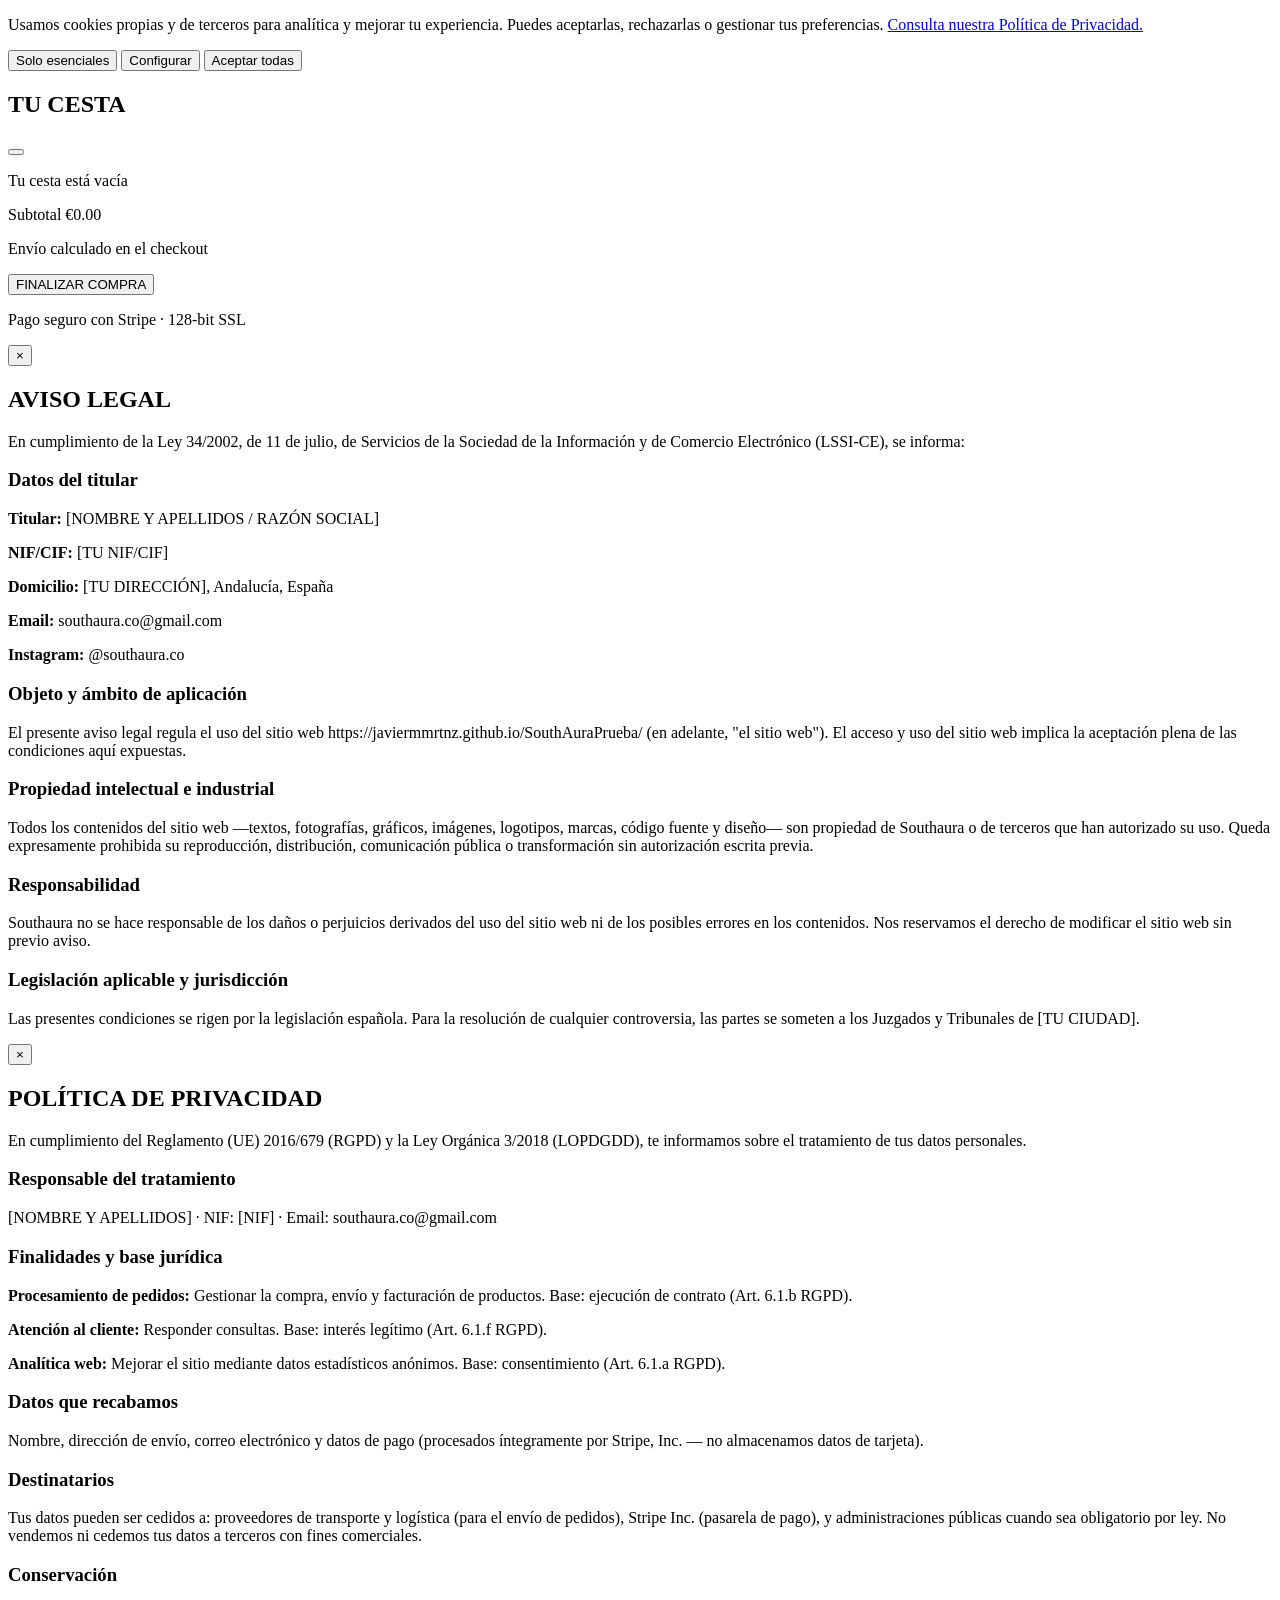
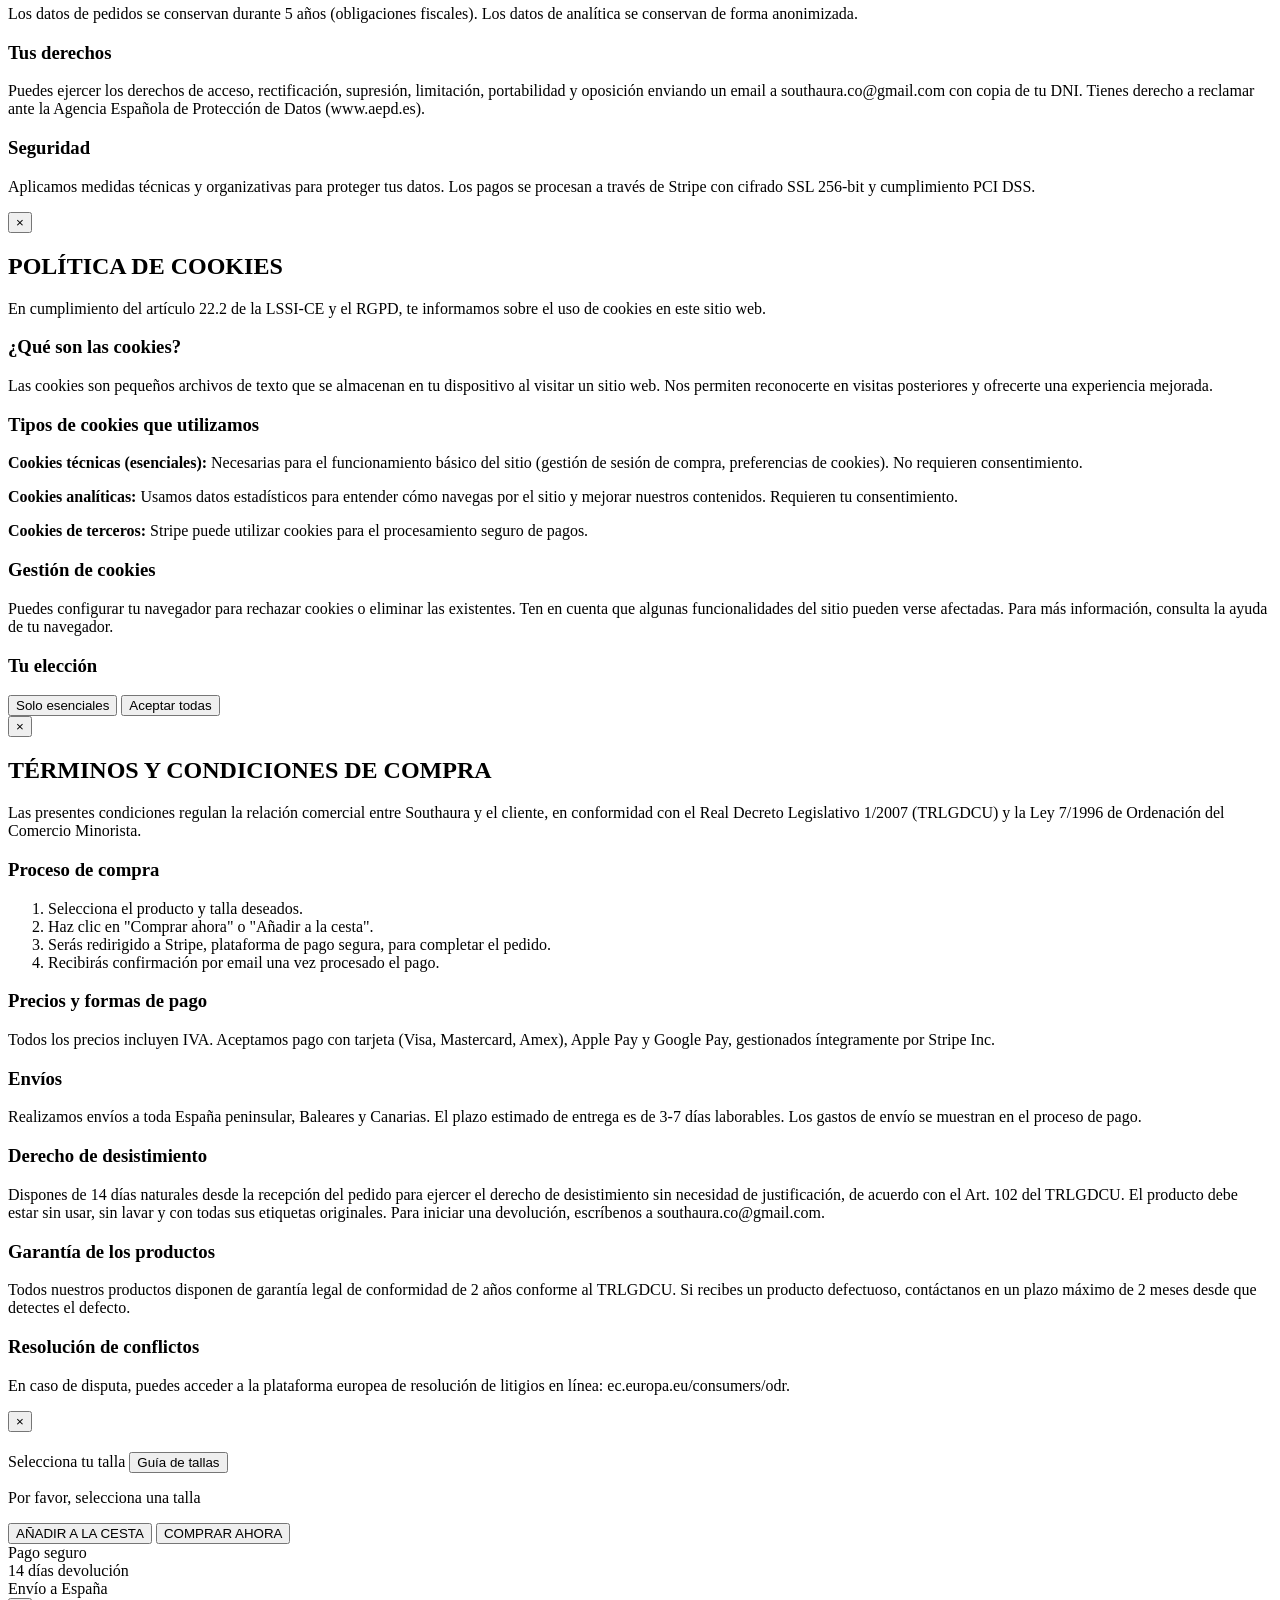
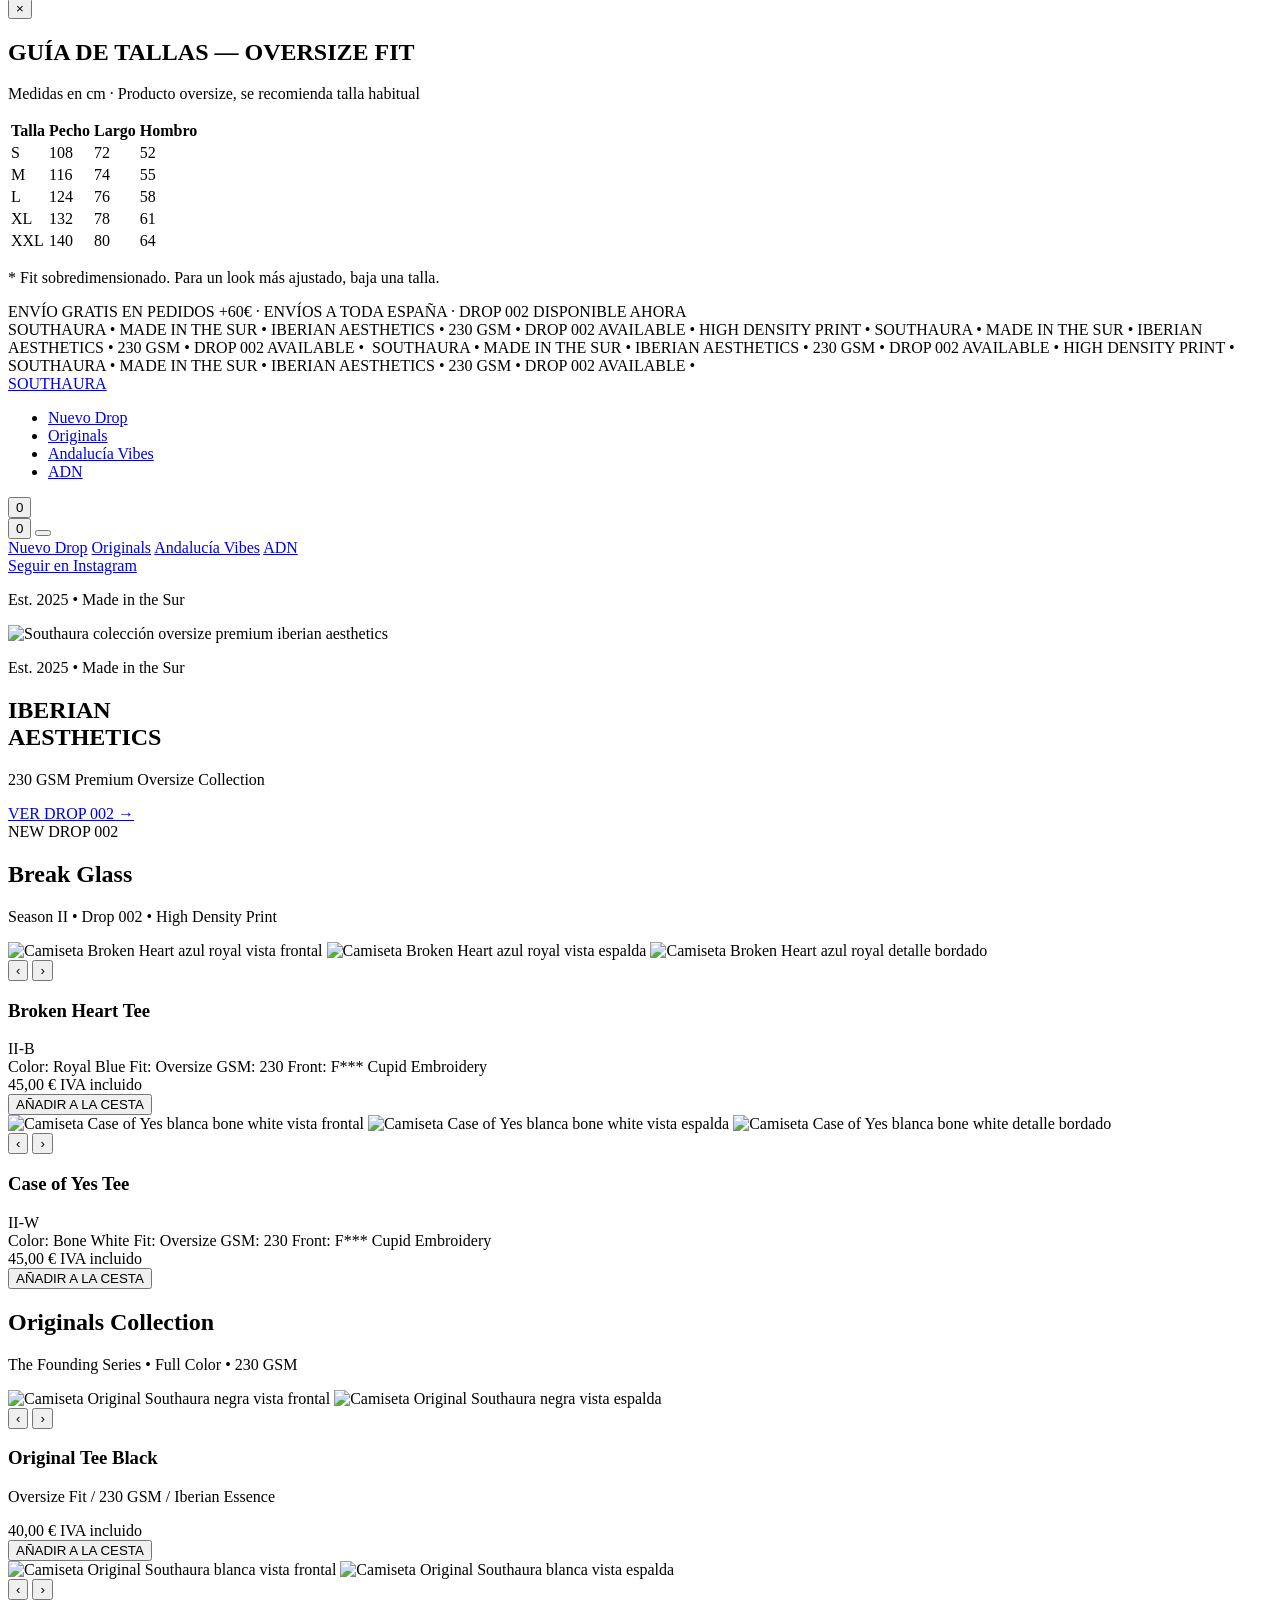
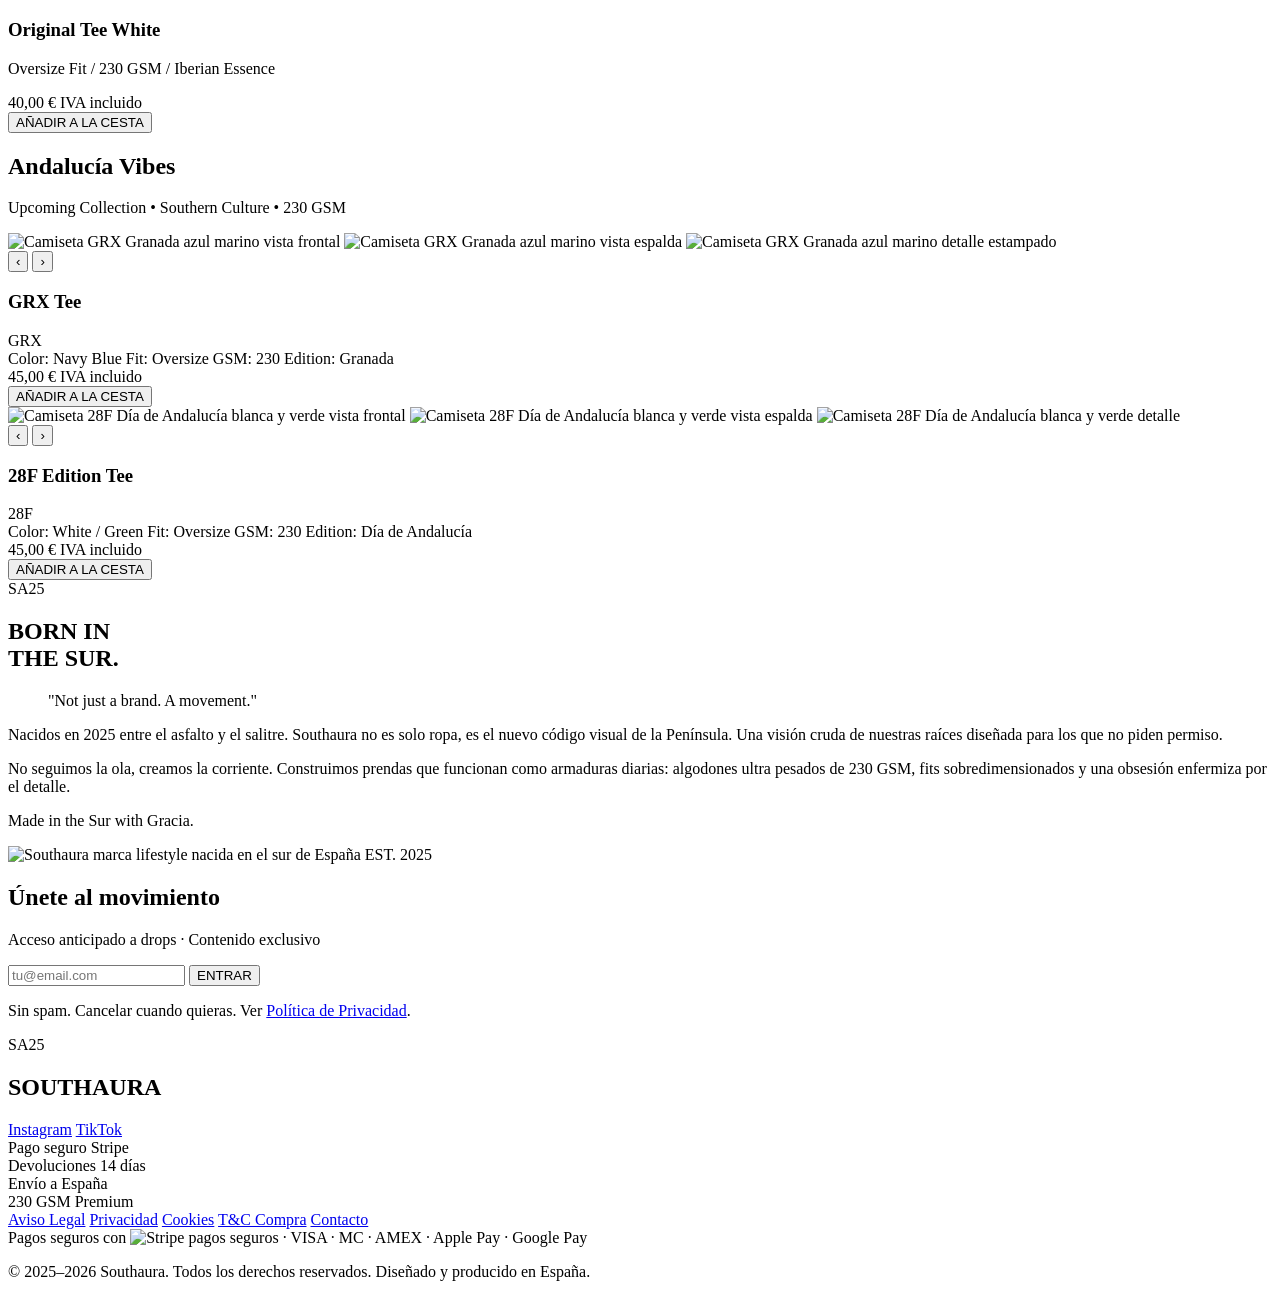
==== commit 66f74940: "Update print statement to reflect farewell message" ====
--- a/index.html
+++ b/index.html
@@ -1,6 +1,3 @@
-## 📄 index.html (COMPLETO)
-
-```html
 <!DOCTYPE html>
 <html lang="es">
 <head>
@@ -18,7 +15,7 @@
     <meta property="og:description" content="Ropa oversize premium 230 GSM. Nacida en el sur de España. Drop 002 disponible.">
     <meta property="og:type" content="website">
     <meta property="og:url" content="https://javiermmrtnz.github.io/SouthAuraPrueba/">
-    <meta property="og:image" content="southaura-og-image.webp">
+    <meta property="og:image" content="./assets/img/southaura-og-image.webp">
     <meta property="og:locale" content="es_ES">
 
     <!-- Twitter Card -->
@@ -27,7 +24,7 @@
     <meta name="twitter:description" content="Ropa oversize premium 230 GSM. Nacida en el sur de España.">
 
     <!-- Favicon -->
-    <link rel="icon" type="image/x-icon" href="favicon.ico">
+    <link rel="icon" type="image/x-icon" href="./assets/img/favicon.ico">
 
     <!-- Preconnect -->
     <link rel="preconnect" href="https://fonts.googleapis.com">
@@ -59,7 +56,7 @@
     <script src="https://unpkg.com/lucide@latest"></script>
 
     <!-- Custom Stylesheet -->
-    <link rel="stylesheet" href="./style.css">
+    <link rel="stylesheet" href="./css/style.css">
 </head>
 <body class="bg-sa-black text-sa-white font-body overflow-x-hidden">
 
@@ -383,7 +380,7 @@
         <!-- ===== HERO SECTION ===== -->
         <section class="hero" aria-label="Hero principal">
             <div class="hero__background">
-                <img src="southaura-hero-background.webp" alt="Southaura colección oversize premium iberian aesthetics" class="hero__bg-image" loading="eager">
+                <img src="./assets/img/southaura-hero-background.webp" alt="Southaura colección oversize premium iberian aesthetics" class="hero__bg-image" loading="eager">
                 <div class="hero__overlay"></div>
             </div>
             <div class="hero__content">
@@ -412,9 +409,9 @@
                 <article class="product-card" data-product-id="broken-heart-blue">
                     <div class="product-card__gallery" onclick="openProductModal('broken-heart-blue')">
                         <div class="product-card__slider" data-product="broken-heart-blue">
-                            <img src="camiseta-broken-heart-azul-frontal.webp" alt="Camiseta Broken Heart azul royal vista frontal" class="product-card__image active" loading="lazy" width="600" height="750">
-                            <img src="camiseta-broken-heart-azul-espalda.webp" alt="Camiseta Broken Heart azul royal vista espalda" class="product-card__image" loading="lazy" width="600" height="750">
-                            <img src="camiseta-broken-heart-azul-detalle.webp" alt="Camiseta Broken Heart azul royal detalle bordado" class="product-card__image" loading="lazy" width="600" height="750">
+                            <img src="./assets/img/camiseta-broken-heart-azul-frontal.webp" alt="Camiseta Broken Heart azul royal vista frontal" class="product-card__image active" loading="lazy" width="600" height="750">
+                            <img src="./assets/img/camiseta-broken-heart-azul-espalda.webp" alt="Camiseta Broken Heart azul royal vista espalda" class="product-card__image" loading="lazy" width="600" height="750">
+                            <img src="./assets/img/camiseta-broken-heart-azul-detalle.webp" alt="Camiseta Broken Heart azul royal detalle bordado" class="product-card__image" loading="lazy" width="600" height="750">
                         </div>
                         <div class="product-card__dots">
                             <span class="product-card__dot active"></span>
@@ -438,7 +435,7 @@
                             <span>Front: F*** Cupid Embroidery</span>
                         </div>
                         <div class="product-card__price">
-                            <span class="product-card__amount">28,00 €</span>
+                            <span class="product-card__amount">45,00 €</span>
                             <span class="product-card__tax">IVA incluido</span>
                         </div>
                         <button class="product-card__add-btn" onclick="openProductModal('broken-heart-blue')">
@@ -452,9 +449,9 @@
                 <article class="product-card" data-product-id="case-of-yes-white">
                     <div class="product-card__gallery" onclick="openProductModal('case-of-yes-white')">
                         <div class="product-card__slider" data-product="case-of-yes-white">
-                            <img src="camiseta-case-of-yes-blanca-frontal.webp" alt="Camiseta Case of Yes blanca bone white vista frontal" class="product-card__image active" loading="lazy" width="600" height="750">
-                            <img src="camiseta-case-of-yes-blanca-espalda.webp" alt="Camiseta Case of Yes blanca bone white vista espalda" class="product-card__image" loading="lazy" width="600" height="750">
-                            <img src="camiseta-case-of-yes-blanca-detalle.webp" alt="Camiseta Case of Yes blanca bone white detalle bordado" class="product-card__image" loading="lazy" width="600" height="750">
+                            <img src="./assets/img/camiseta-case-of-yes-blanca-frontal.webp" alt="Camiseta Case of Yes blanca bone white vista frontal" class="product-card__image active" loading="lazy" width="600" height="750">
+                            <img src="./assets/img/camiseta-case-of-yes-blanca-espalda.webp" alt="Camiseta Case of Yes blanca bone white vista espalda" class="product-card__image" loading="lazy" width="600" height="750">
+                            <img src="./assets/img/camiseta-case-of-yes-blanca-detalle.webp" alt="Camiseta Case of Yes blanca bone white detalle bordado" class="product-card__image" loading="lazy" width="600" height="750">
                         </div>
                         <div class="product-card__dots">
                             <span class="product-card__dot active"></span>
@@ -478,7 +475,7 @@
                             <span>Front: F*** Cupid Embroidery</span>
                         </div>
                         <div class="product-card__price">
-                            <span class="product-card__amount">28,00 €</span>
+                            <span class="product-card__amount">45,00 €</span>
                             <span class="product-card__tax">IVA incluido</span>
                         </div>
                         <button class="product-card__add-btn" onclick="openProductModal('case-of-yes-white')">
@@ -504,8 +501,8 @@
                 <article class="product-card" data-product-id="original-black">
                     <div class="product-card__gallery" onclick="openProductModal('original-black')">
                         <div class="product-card__slider" data-product="original-black">
-                            <img src="camiseta-original-negra-frontal.webp" alt="Camiseta Original Southaura negra vista frontal" class="product-card__image active" loading="lazy" width="600" height="750">
-                            <img src="camiseta-original-negra-espalda.webp" alt="Camiseta Original Southaura negra vista espalda" class="product-card__image" loading="lazy" width="600" height="750">
+                            <img src="./assets/img/camiseta-original-negra-frontal.webp" alt="Camiseta Original Southaura negra vista frontal" class="product-card__image active" loading="lazy" width="600" height="750">
+                            <img src="./assets/img/camiseta-original-negra-espalda.webp" alt="Camiseta Original Southaura negra vista espalda" class="product-card__image" loading="lazy" width="600" height="750">
                         </div>
                         <div class="product-card__dots">
                             <span class="product-card__dot active"></span>
@@ -522,7 +519,7 @@
                         </div>
                         <p class="product-card__description">Oversize Fit / 230 GSM / Iberian Essence</p>
                         <div class="product-card__price">
-                            <span class="product-card__amount">28,00 €</span>
+                            <span class="product-card__amount">40,00 €</span>
                             <span class="product-card__tax">IVA incluido</span>
                         </div>
                         <button class="product-card__add-btn" onclick="openProductModal('original-black')">
@@ -536,8 +533,8 @@
                 <article class="product-card" data-product-id="original-white">
                     <div class="product-card__gallery" onclick="openProductModal('original-white')">
                         <div class="product-card__slider" data-product="original-white">
-                            <img src="camiseta-original-blanca-frontal.webp" alt="Camiseta Original Southaura blanca vista frontal" class="product-card__image active" loading="lazy" width="600" height="750">
-                            <img src="camiseta-original-blanca-espalda.webp" alt="Camiseta Original Southaura blanca vista espalda" class="product-card__image" loading="lazy" width="600" height="750">
+                            <img src="./assets/img/camiseta-original-blanca-frontal.webp" alt="Camiseta Original Southaura blanca vista frontal" class="product-card__image active" loading="lazy" width="600" height="750">
+                            <img src="./assets/img/camiseta-original-blanca-espalda.webp" alt="Camiseta Original Southaura blanca vista espalda" class="product-card__image" loading="lazy" width="600" height="750">
                         </div>
                         <div class="product-card__dots">
                             <span class="product-card__dot active"></span>
@@ -554,7 +551,7 @@
                         </div>
                         <p class="product-card__description">Oversize Fit / 230 GSM / Iberian Essence</p>
                         <div class="product-card__price">
-                            <span class="product-card__amount">28,00 €</span>
+                            <span class="product-card__amount">40,00 €</span>
                             <span class="product-card__tax">IVA incluido</span>
                         </div>
                         <button class="product-card__add-btn" onclick="openProductModal('original-white')">
@@ -580,9 +577,9 @@
                 <article class="product-card" data-product-id="grx-navy">
                     <div class="product-card__gallery" onclick="openProductModal('grx-navy')">
                         <div class="product-card__slider" data-product="grx-navy">
-                            <img src="camiseta-grx-granada-azul-marino-frontal.webp" alt="Camiseta GRX Granada azul marino vista frontal" class="product-card__image active" loading="lazy" width="600" height="750">
-                            <img src="camiseta-grx-granada-azul-marino-espalda.webp" alt="Camiseta GRX Granada azul marino vista espalda" class="product-card__image" loading="lazy" width="600" height="750">
-                            <img src="camiseta-grx-granada-azul-marino-detalle.webp" alt="Camiseta GRX Granada azul marino detalle estampado" class="product-card__image" loading="lazy" width="600" height="750">
+                            <img src="./assets/img/camiseta-grx-granada-azul-marino-frontal.webp" alt="Camiseta GRX Granada azul marino vista frontal" class="product-card__image active" loading="lazy" width="600" height="750">
+                            <img src="./assets/img/camiseta-grx-granada-azul-marino-espalda.webp" alt="Camiseta GRX Granada azul marino vista espalda" class="product-card__image" loading="lazy" width="600" height="750">
+                            <img src="./assets/img/camiseta-grx-granada-azul-marino-detalle.webp" alt="Camiseta GRX Granada azul marino detalle estampado" class="product-card__image" loading="lazy" width="600" height="750">
                         </div>
                         <div class="product-card__dots">
                             <span class="product-card__dot active"></span>
@@ -606,7 +603,7 @@
                             <span>Edition: Granada</span>
                         </div>
                         <div class="product-card__price">
-                            <span class="product-card__amount">28,00 €</span>
+                            <span class="product-card__amount">45,00 €</span>
                             <span class="product-card__tax">IVA incluido</span>
                         </div>
                         <button class="product-card__add-btn" onclick="openProductModal('grx-navy')">
@@ -620,9 +617,9 @@
                 <article class="product-card" data-product-id="28f-andalucia">
                     <div class="product-card__gallery" onclick="openProductModal('28f-andalucia')">
                         <div class="product-card__slider" data-product="28f-andalucia">
-                            <img src="camiseta-28f-dia-andalucia-blanca-verde-frontal.webp" alt="Camiseta 28F Día de Andalucía blanca y verde vista frontal" class="product-card__image active" loading="lazy" width="600" height="750">
-                            <img src="camiseta-28f-dia-andalucia-blanca-verde-espalda.webp" alt="Camiseta 28F Día de Andalucía blanca y verde vista espalda" class="product-card__image" loading="lazy" width="600" height="750">
-                            <img src="camiseta-28f-dia-andalucia-blanca-verde-detalle.webp" alt="Camiseta 28F Día de Andalucía blanca y verde detalle" class="product-card__image" loading="lazy" width="600" height="750">
+                            <img src="./assets/img/camiseta-28f-dia-andalucia-blanca-verde-frontal.webp" alt="Camiseta 28F Día de Andalucía blanca y verde vista frontal" class="product-card__image active" loading="lazy" width="600" height="750">
+                            <img src="./assets/img/camiseta-28f-dia-andalucia-blanca-verde-espalda.webp" alt="Camiseta 28F Día de Andalucía blanca y verde vista espalda" class="product-card__image" loading="lazy" width="600" height="750">
+                            <img src="./assets/img/camiseta-28f-dia-andalucia-blanca-verde-detalle.webp" alt="Camiseta 28F Día de Andalucía blanca y verde detalle" class="product-card__image" loading="lazy" width="600" height="750">
                         </div>
                         <div class="product-card__dots">
                             <span class="product-card__dot active"></span>
@@ -646,7 +643,7 @@
                             <span>Edition: Día de Andalucía</span>
                         </div>
                         <div class="product-card__price">
-                            <span class="product-card__amount">28,00 €</span>
+                            <span class="product-card__amount">45,00 €</span>
                             <span class="product-card__tax">IVA incluido</span>
                         </div>
                         <button class="product-card__add-btn" onclick="openProductModal('28f-andalucia')">
@@ -677,7 +674,7 @@
                     </div>
                 </div>
                 <div class="adn-grid__visual">
-                    <img src="southaura-adn-marca-lifestyle.webp" alt="Southaura marca lifestyle nacida en el sur de España" class="adn-grid__image" loading="lazy" width="600" height="800">
+                    <img src="./assets/img/southaura-adn-marca-lifestyle.webp" alt="Southaura marca lifestyle nacida en el sur de España" class="adn-grid__image" loading="lazy" width="600" height="800">
                     <span class="adn-grid__label">EST. 2025</span>
                 </div>
             </div>
@@ -742,7 +739,7 @@
 
             <div class="footer__payments">
                 <span>Pagos seguros con</span>
-                <img src="stripe-logo-blanco.webp" alt="Stripe pagos seguros" class="footer__stripe-logo" width="60" height="25" loading="lazy">
+                <img src="./assets/img/stripe-logo-blanco.webp" alt="Stripe pagos seguros" class="footer__stripe-logo" width="60" height="25" loading="lazy">
                 <span>·</span>
                 <span>VISA · MC · AMEX · Apple Pay · Google Pay</span>
             </div>
@@ -758,7 +755,7 @@
         "@type": "Organization",
         "name": "Southaura",
         "url": "https://javiermmrtnz.github.io/SouthAuraPrueba/",
-        "logo": "southaura-logo.webp",
+        "logo": "./assets/img/southaura-logo.webp",
         "description": "Moda oversize premium 230 GSM nacida en el sur de España. Iberian Aesthetics.",
         "email": "southaura.co@gmail.com",
         "sameAs": [
@@ -771,6 +768,6 @@
     </script>
 
     <!-- ===== MAIN JS ===== -->
-    <script src="./main.js" defer></script>
+    <script src="./js/main.js" defer></script>
 </body>
 </html>
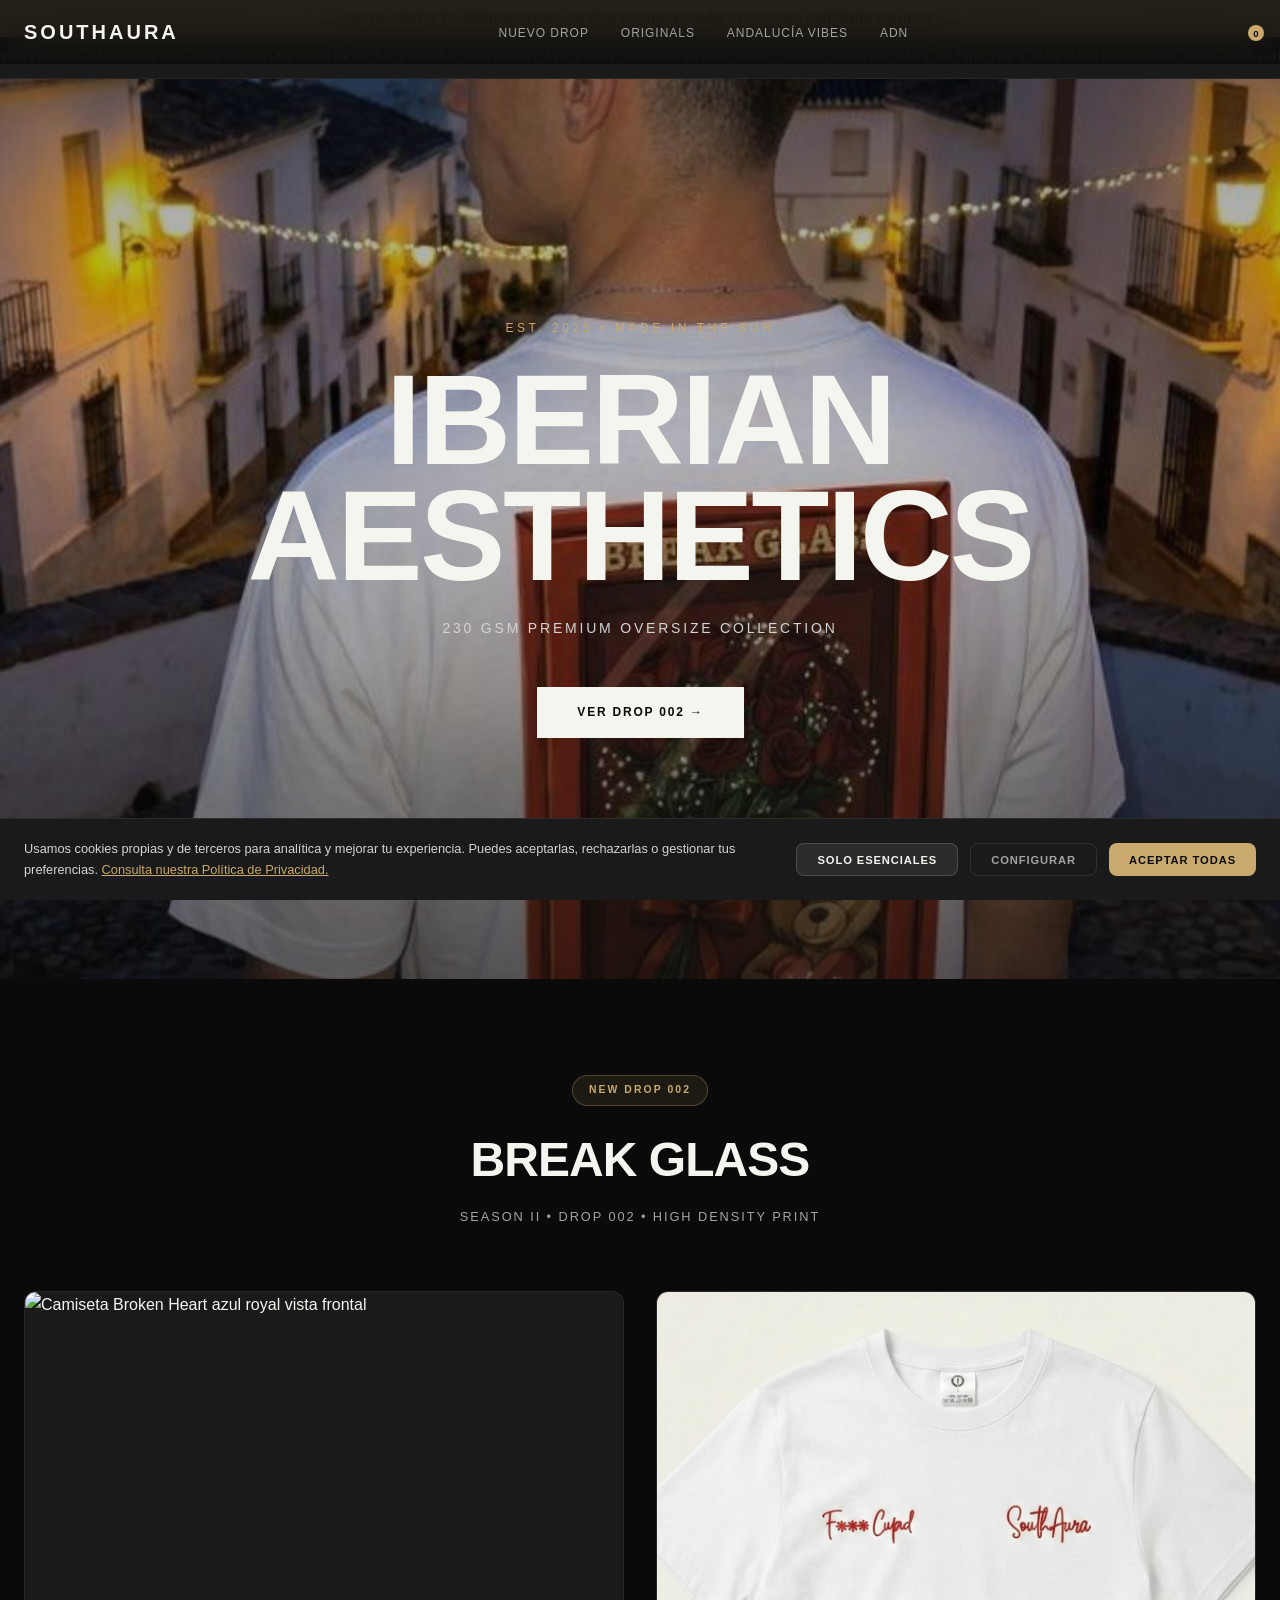
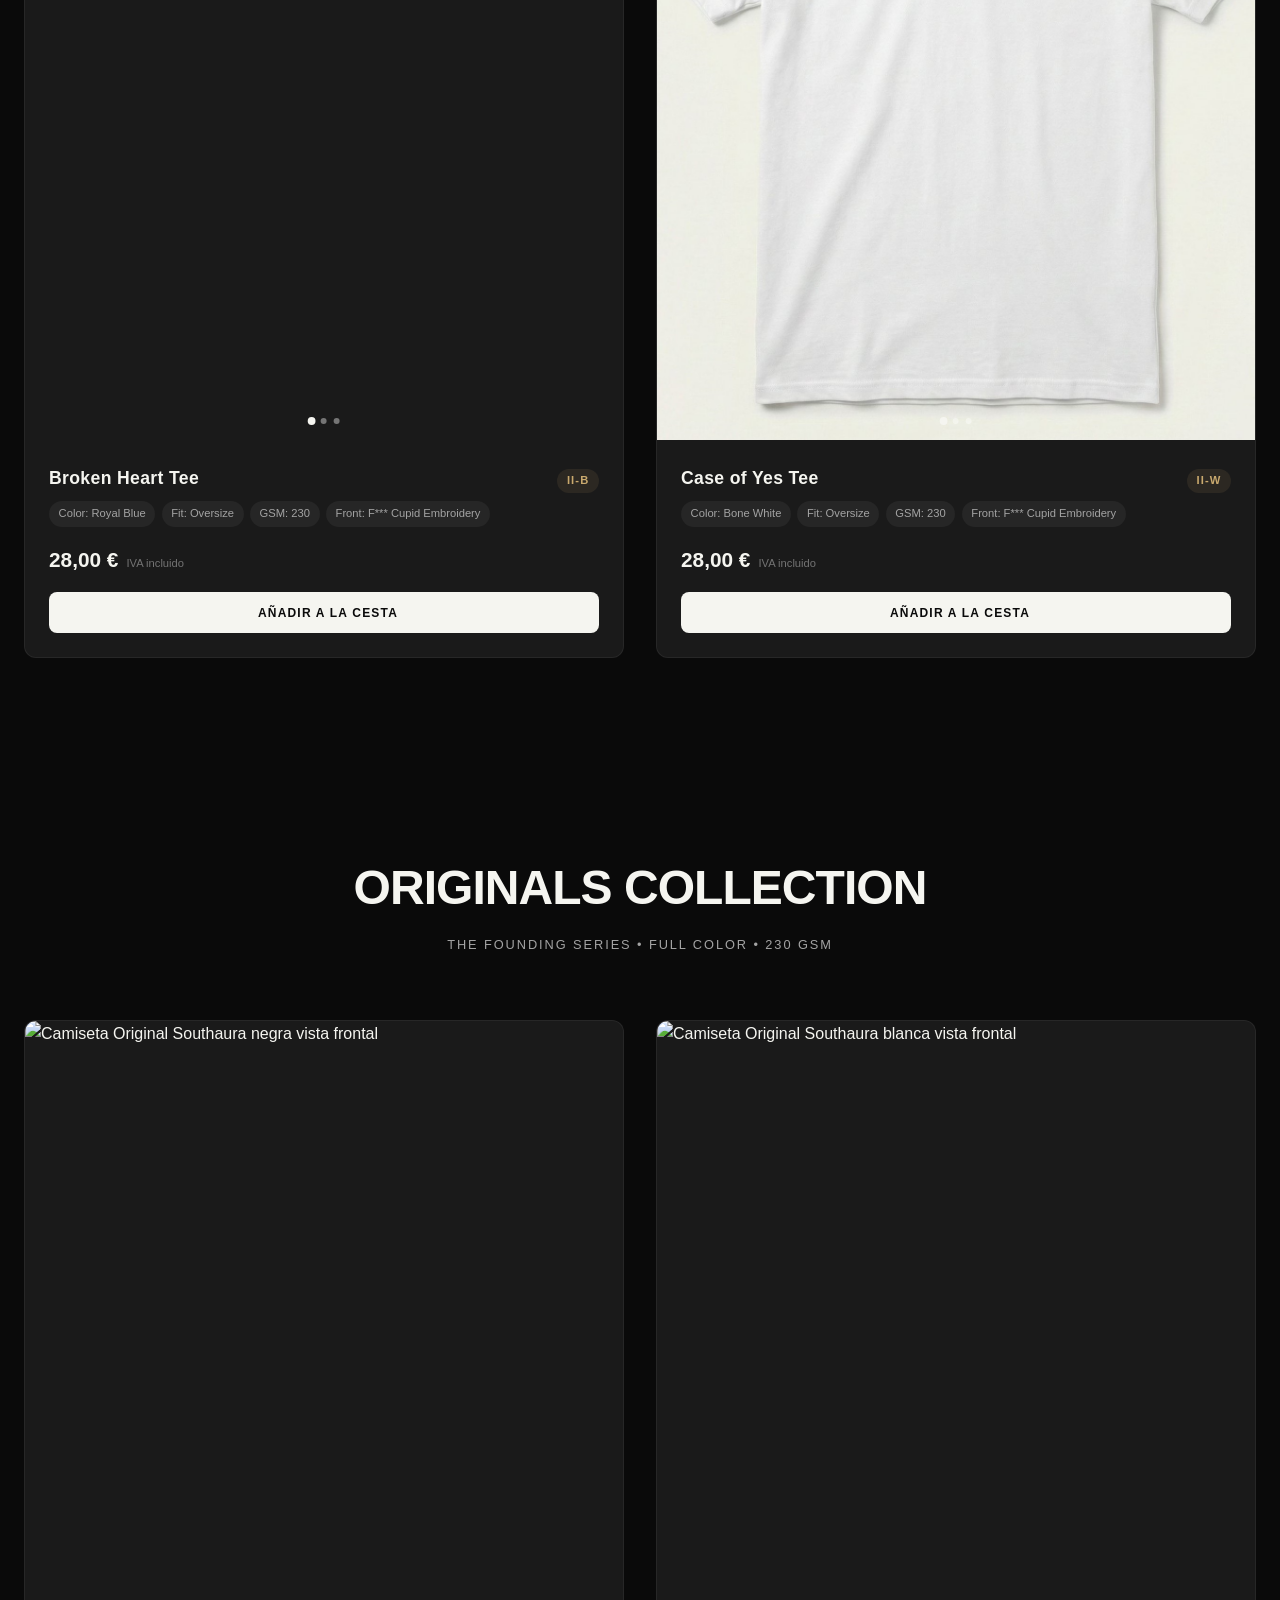
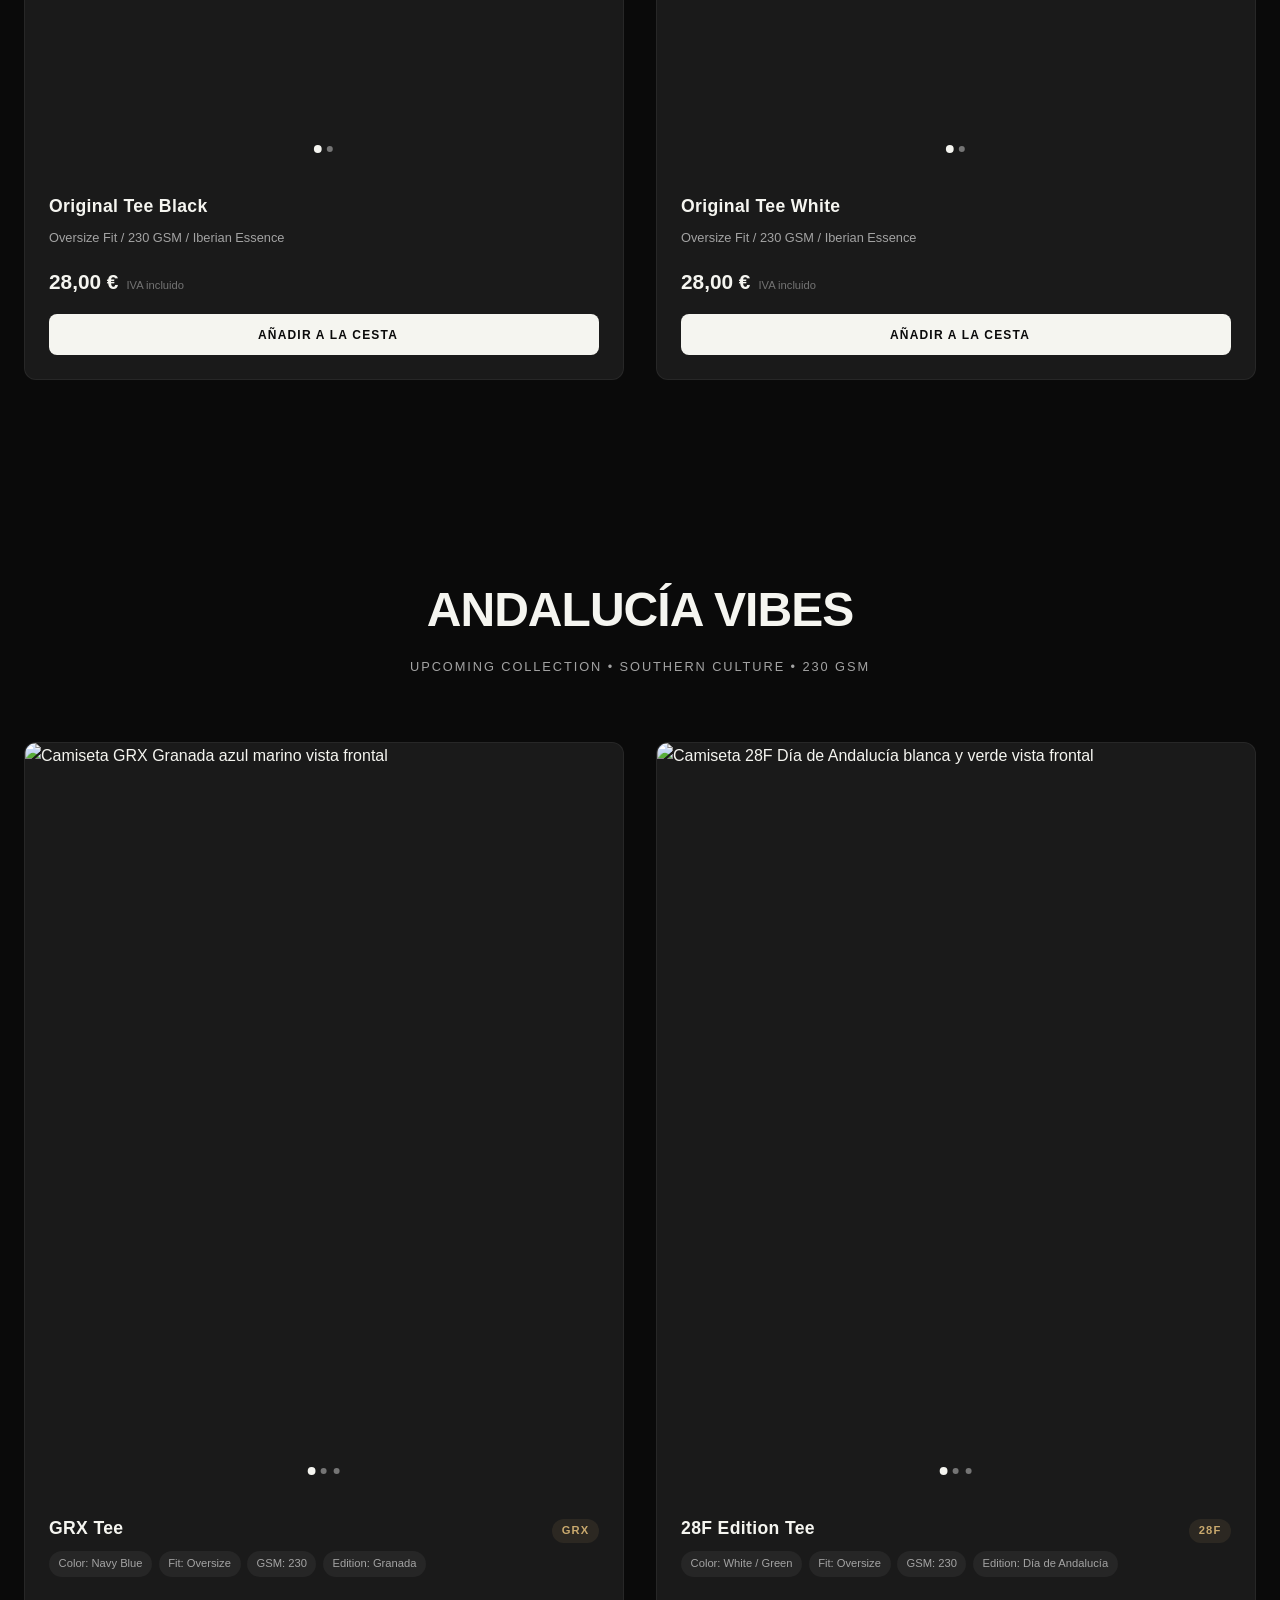
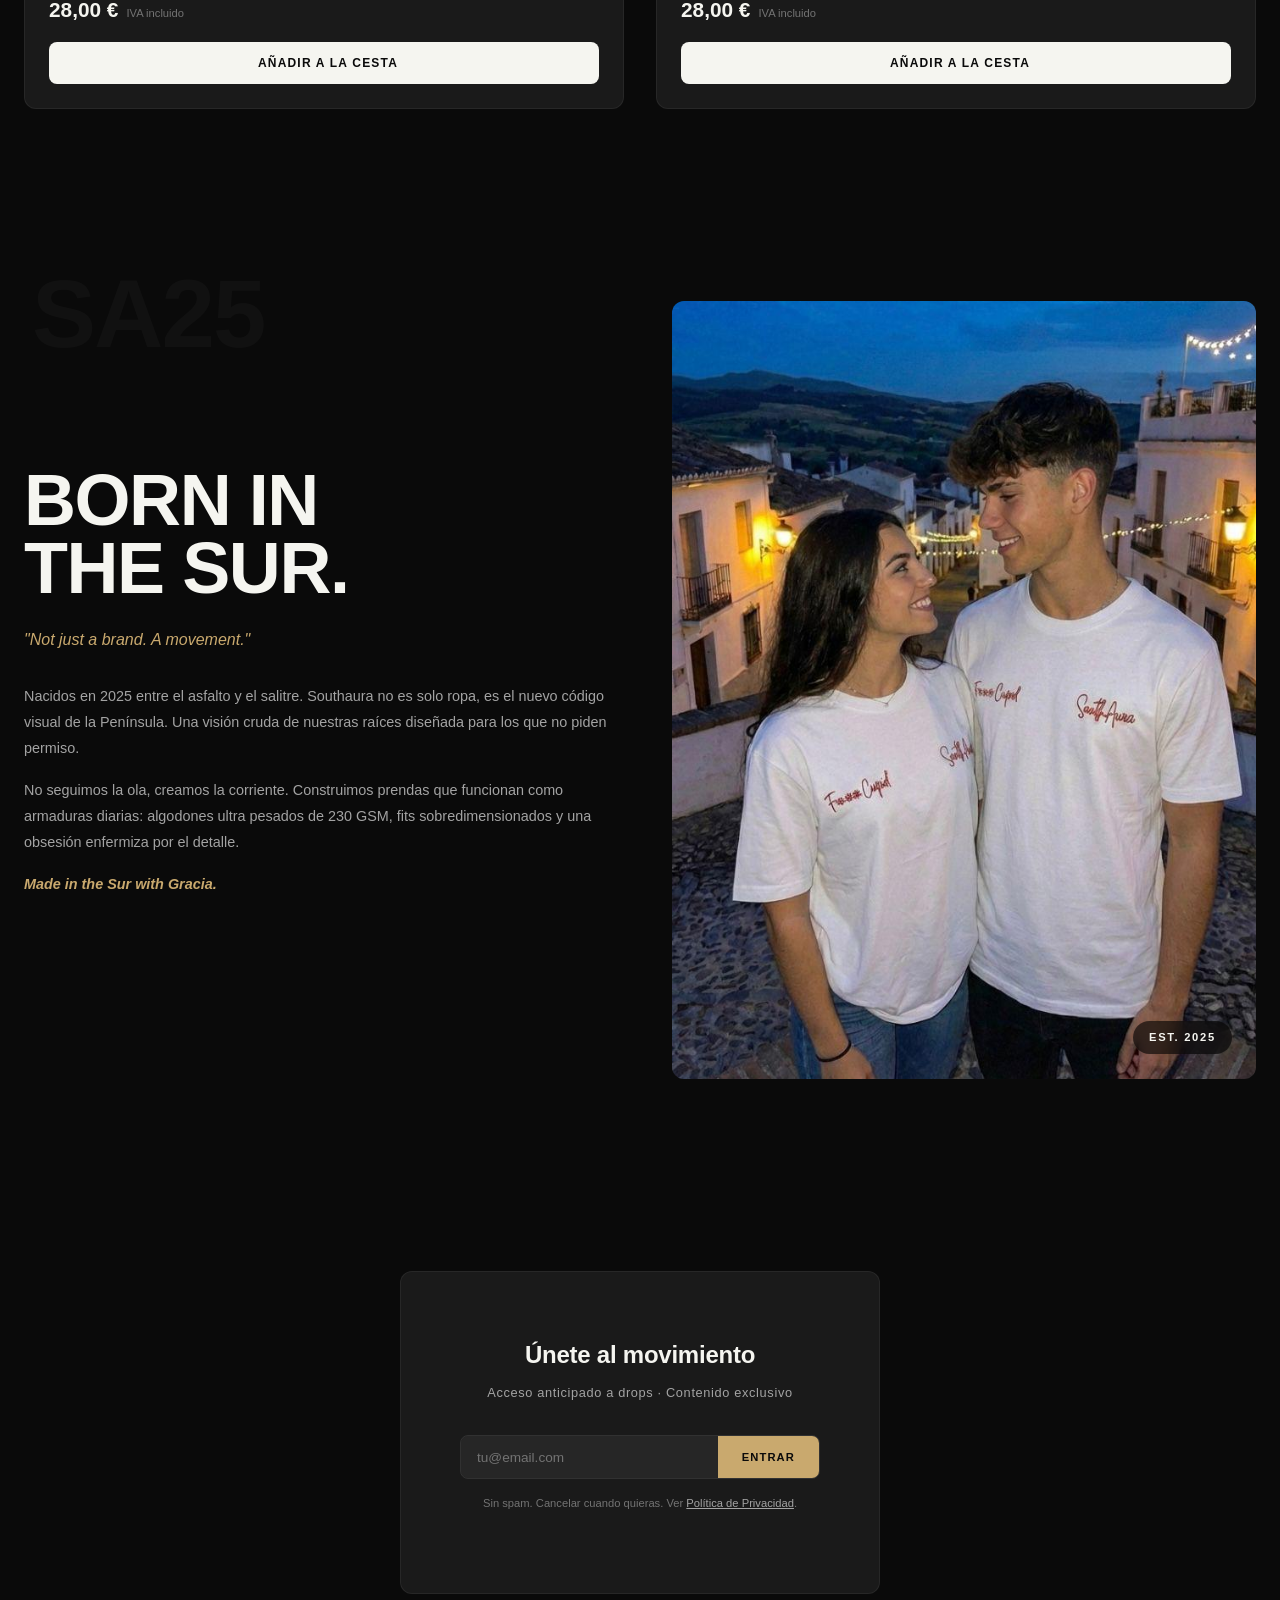
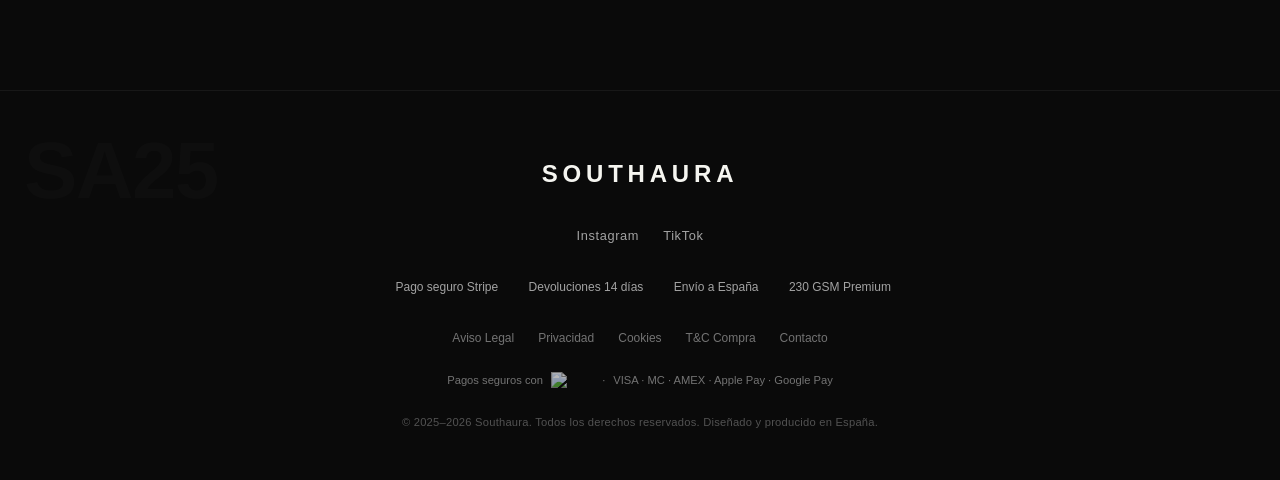
==== commit 1ff95565: "Update print statement from 'Hello' to 'Goodbye'" ====
--- a/index.html
+++ b/index.html
@@ -15,7 +15,7 @@
     <meta property="og:description" content="Ropa oversize premium 230 GSM. Nacida en el sur de España. Drop 002 disponible.">
     <meta property="og:type" content="website">
     <meta property="og:url" content="https://javiermmrtnz.github.io/SouthAuraPrueba/">
-    <meta property="og:image" content="./assets/img/southaura-og-image.webp">
+    <meta property="og:image" content="southaura-og-image.webp">
     <meta property="og:locale" content="es_ES">
 
     <!-- Twitter Card -->
@@ -24,7 +24,7 @@
     <meta name="twitter:description" content="Ropa oversize premium 230 GSM. Nacida en el sur de España.">
 
     <!-- Favicon -->
-    <link rel="icon" type="image/x-icon" href="./assets/img/favicon.ico">
+    <link rel="icon" type="image/x-icon" href="favicon.ico">
 
     <!-- Preconnect -->
     <link rel="preconnect" href="https://fonts.googleapis.com">
@@ -56,7 +56,7 @@
     <script src="https://unpkg.com/lucide@latest"></script>
 
     <!-- Custom Stylesheet -->
-    <link rel="stylesheet" href="./css/style.css">
+    <link rel="stylesheet" href="/style.css">
 </head>
 <body class="bg-sa-black text-sa-white font-body overflow-x-hidden">
 
@@ -380,7 +380,7 @@
         <!-- ===== HERO SECTION ===== -->
         <section class="hero" aria-label="Hero principal">
             <div class="hero__background">
-                <img src="./assets/img/southaura-hero-background.webp" alt="Southaura colección oversize premium iberian aesthetics" class="hero__bg-image" loading="eager">
+                <img src="southaura-hero-background.webp" alt="Southaura colección oversize premium iberian aesthetics" class="hero__bg-image" loading="eager">
                 <div class="hero__overlay"></div>
             </div>
             <div class="hero__content">
@@ -409,9 +409,9 @@
                 <article class="product-card" data-product-id="broken-heart-blue">
                     <div class="product-card__gallery" onclick="openProductModal('broken-heart-blue')">
                         <div class="product-card__slider" data-product="broken-heart-blue">
-                            <img src="./assets/img/camiseta-broken-heart-azul-frontal.webp" alt="Camiseta Broken Heart azul royal vista frontal" class="product-card__image active" loading="lazy" width="600" height="750">
-                            <img src="./assets/img/camiseta-broken-heart-azul-espalda.webp" alt="Camiseta Broken Heart azul royal vista espalda" class="product-card__image" loading="lazy" width="600" height="750">
-                            <img src="./assets/img/camiseta-broken-heart-azul-detalle.webp" alt="Camiseta Broken Heart azul royal detalle bordado" class="product-card__image" loading="lazy" width="600" height="750">
+                            <img src="camiseta-broken-heart-azul-frontal.webp" alt="Camiseta Broken Heart azul royal vista frontal" class="product-card__image active" loading="lazy" width="600" height="750">
+                            <img src="camiseta-broken-heart-azul-espalda.webp" alt="Camiseta Broken Heart azul royal vista espalda" class="product-card__image" loading="lazy" width="600" height="750">
+                            <img src="camiseta-broken-heart-azul-detalle.webp" alt="Camiseta Broken Heart azul royal detalle bordado" class="product-card__image" loading="lazy" width="600" height="750">
                         </div>
                         <div class="product-card__dots">
                             <span class="product-card__dot active"></span>
@@ -435,7 +435,7 @@
                             <span>Front: F*** Cupid Embroidery</span>
                         </div>
                         <div class="product-card__price">
-                            <span class="product-card__amount">45,00 €</span>
+                            <span class="product-card__amount">28,00 €</span>
                             <span class="product-card__tax">IVA incluido</span>
                         </div>
                         <button class="product-card__add-btn" onclick="openProductModal('broken-heart-blue')">
@@ -449,9 +449,9 @@
                 <article class="product-card" data-product-id="case-of-yes-white">
                     <div class="product-card__gallery" onclick="openProductModal('case-of-yes-white')">
                         <div class="product-card__slider" data-product="case-of-yes-white">
-                            <img src="./assets/img/camiseta-case-of-yes-blanca-frontal.webp" alt="Camiseta Case of Yes blanca bone white vista frontal" class="product-card__image active" loading="lazy" width="600" height="750">
-                            <img src="./assets/img/camiseta-case-of-yes-blanca-espalda.webp" alt="Camiseta Case of Yes blanca bone white vista espalda" class="product-card__image" loading="lazy" width="600" height="750">
-                            <img src="./assets/img/camiseta-case-of-yes-blanca-detalle.webp" alt="Camiseta Case of Yes blanca bone white detalle bordado" class="product-card__image" loading="lazy" width="600" height="750">
+                            <img src="camiseta-case-of-yes-blanca-frontal.webp" alt="Camiseta Case of Yes blanca bone white vista frontal" class="product-card__image active" loading="lazy" width="600" height="750">
+                            <img src="camiseta-case-of-yes-blanca-espalda.webp" alt="Camiseta Case of Yes blanca bone white vista espalda" class="product-card__image" loading="lazy" width="600" height="750">
+                            <img src="camiseta-case-of-yes-blanca-detalle.webp" alt="Camiseta Case of Yes blanca bone white detalle bordado" class="product-card__image" loading="lazy" width="600" height="750">
                         </div>
                         <div class="product-card__dots">
                             <span class="product-card__dot active"></span>
@@ -475,7 +475,7 @@
                             <span>Front: F*** Cupid Embroidery</span>
                         </div>
                         <div class="product-card__price">
-                            <span class="product-card__amount">45,00 €</span>
+                            <span class="product-card__amount">28,00 €</span>
                             <span class="product-card__tax">IVA incluido</span>
                         </div>
                         <button class="product-card__add-btn" onclick="openProductModal('case-of-yes-white')">
@@ -501,8 +501,8 @@
                 <article class="product-card" data-product-id="original-black">
                     <div class="product-card__gallery" onclick="openProductModal('original-black')">
                         <div class="product-card__slider" data-product="original-black">
-                            <img src="./assets/img/camiseta-original-negra-frontal.webp" alt="Camiseta Original Southaura negra vista frontal" class="product-card__image active" loading="lazy" width="600" height="750">
-                            <img src="./assets/img/camiseta-original-negra-espalda.webp" alt="Camiseta Original Southaura negra vista espalda" class="product-card__image" loading="lazy" width="600" height="750">
+                            <img src="camiseta-original-negra-frontal.webp" alt="Camiseta Original Southaura negra vista frontal" class="product-card__image active" loading="lazy" width="600" height="750">
+                            <img src="camiseta-original-negra-espalda.webp" alt="Camiseta Original Southaura negra vista espalda" class="product-card__image" loading="lazy" width="600" height="750">
                         </div>
                         <div class="product-card__dots">
                             <span class="product-card__dot active"></span>
@@ -519,7 +519,7 @@
                         </div>
                         <p class="product-card__description">Oversize Fit / 230 GSM / Iberian Essence</p>
                         <div class="product-card__price">
-                            <span class="product-card__amount">40,00 €</span>
+                            <span class="product-card__amount">28,00 €</span>
                             <span class="product-card__tax">IVA incluido</span>
                         </div>
                         <button class="product-card__add-btn" onclick="openProductModal('original-black')">
@@ -533,8 +533,8 @@
                 <article class="product-card" data-product-id="original-white">
                     <div class="product-card__gallery" onclick="openProductModal('original-white')">
                         <div class="product-card__slider" data-product="original-white">
-                            <img src="./assets/img/camiseta-original-blanca-frontal.webp" alt="Camiseta Original Southaura blanca vista frontal" class="product-card__image active" loading="lazy" width="600" height="750">
-                            <img src="./assets/img/camiseta-original-blanca-espalda.webp" alt="Camiseta Original Southaura blanca vista espalda" class="product-card__image" loading="lazy" width="600" height="750">
+                            <img src="camiseta-original-blanca-frontal.webp" alt="Camiseta Original Southaura blanca vista frontal" class="product-card__image active" loading="lazy" width="600" height="750">
+                            <img src="camiseta-original-blanca-espalda.webp" alt="Camiseta Original Southaura blanca vista espalda" class="product-card__image" loading="lazy" width="600" height="750">
                         </div>
                         <div class="product-card__dots">
                             <span class="product-card__dot active"></span>
@@ -551,7 +551,7 @@
                         </div>
                         <p class="product-card__description">Oversize Fit / 230 GSM / Iberian Essence</p>
                         <div class="product-card__price">
-                            <span class="product-card__amount">40,00 €</span>
+                            <span class="product-card__amount">28,00 €</span>
                             <span class="product-card__tax">IVA incluido</span>
                         </div>
                         <button class="product-card__add-btn" onclick="openProductModal('original-white')">
@@ -577,9 +577,9 @@
                 <article class="product-card" data-product-id="grx-navy">
                     <div class="product-card__gallery" onclick="openProductModal('grx-navy')">
                         <div class="product-card__slider" data-product="grx-navy">
-                            <img src="./assets/img/camiseta-grx-granada-azul-marino-frontal.webp" alt="Camiseta GRX Granada azul marino vista frontal" class="product-card__image active" loading="lazy" width="600" height="750">
-                            <img src="./assets/img/camiseta-grx-granada-azul-marino-espalda.webp" alt="Camiseta GRX Granada azul marino vista espalda" class="product-card__image" loading="lazy" width="600" height="750">
-                            <img src="./assets/img/camiseta-grx-granada-azul-marino-detalle.webp" alt="Camiseta GRX Granada azul marino detalle estampado" class="product-card__image" loading="lazy" width="600" height="750">
+                            <img src="camiseta-grx-granada-azul-marino-frontal.webp" alt="Camiseta GRX Granada azul marino vista frontal" class="product-card__image active" loading="lazy" width="600" height="750">
+                            <img src="camiseta-grx-granada-azul-marino-espalda.webp" alt="Camiseta GRX Granada azul marino vista espalda" class="product-card__image" loading="lazy" width="600" height="750">
+                            <img src="camiseta-grx-granada-azul-marino-detalle.webp" alt="Camiseta GRX Granada azul marino detalle estampado" class="product-card__image" loading="lazy" width="600" height="750">
                         </div>
                         <div class="product-card__dots">
                             <span class="product-card__dot active"></span>
@@ -603,7 +603,7 @@
                             <span>Edition: Granada</span>
                         </div>
                         <div class="product-card__price">
-                            <span class="product-card__amount">45,00 €</span>
+                            <span class="product-card__amount">28,00 €</span>
                             <span class="product-card__tax">IVA incluido</span>
                         </div>
                         <button class="product-card__add-btn" onclick="openProductModal('grx-navy')">
@@ -617,9 +617,9 @@
                 <article class="product-card" data-product-id="28f-andalucia">
                     <div class="product-card__gallery" onclick="openProductModal('28f-andalucia')">
                         <div class="product-card__slider" data-product="28f-andalucia">
-                            <img src="./assets/img/camiseta-28f-dia-andalucia-blanca-verde-frontal.webp" alt="Camiseta 28F Día de Andalucía blanca y verde vista frontal" class="product-card__image active" loading="lazy" width="600" height="750">
-                            <img src="./assets/img/camiseta-28f-dia-andalucia-blanca-verde-espalda.webp" alt="Camiseta 28F Día de Andalucía blanca y verde vista espalda" class="product-card__image" loading="lazy" width="600" height="750">
-                            <img src="./assets/img/camiseta-28f-dia-andalucia-blanca-verde-detalle.webp" alt="Camiseta 28F Día de Andalucía blanca y verde detalle" class="product-card__image" loading="lazy" width="600" height="750">
+                            <img src="camiseta-28f-dia-andalucia-blanca-verde-frontal.webp" alt="Camiseta 28F Día de Andalucía blanca y verde vista frontal" class="product-card__image active" loading="lazy" width="600" height="750">
+                            <img src="camiseta-28f-dia-andalucia-blanca-verde-espalda.webp" alt="Camiseta 28F Día de Andalucía blanca y verde vista espalda" class="product-card__image" loading="lazy" width="600" height="750">
+                            <img src="camiseta-28f-dia-andalucia-blanca-verde-detalle.webp" alt="Camiseta 28F Día de Andalucía blanca y verde detalle" class="product-card__image" loading="lazy" width="600" height="750">
                         </div>
                         <div class="product-card__dots">
                             <span class="product-card__dot active"></span>
@@ -643,7 +643,7 @@
                             <span>Edition: Día de Andalucía</span>
                         </div>
                         <div class="product-card__price">
-                            <span class="product-card__amount">45,00 €</span>
+                            <span class="product-card__amount">28,00 €</span>
                             <span class="product-card__tax">IVA incluido</span>
                         </div>
                         <button class="product-card__add-btn" onclick="openProductModal('28f-andalucia')">
@@ -674,7 +674,7 @@
                     </div>
                 </div>
                 <div class="adn-grid__visual">
-                    <img src="./assets/img/southaura-adn-marca-lifestyle.webp" alt="Southaura marca lifestyle nacida en el sur de España" class="adn-grid__image" loading="lazy" width="600" height="800">
+                    <img src="southaura-adn-marca-lifestyle.webp" alt="Southaura marca lifestyle nacida en el sur de España" class="adn-grid__image" loading="lazy" width="600" height="800">
                     <span class="adn-grid__label">EST. 2025</span>
                 </div>
             </div>
@@ -739,7 +739,7 @@
 
             <div class="footer__payments">
                 <span>Pagos seguros con</span>
-                <img src="./assets/img/stripe-logo-blanco.webp" alt="Stripe pagos seguros" class="footer__stripe-logo" width="60" height="25" loading="lazy">
+                <img src="stripe-logo-blanco.webp" alt="Stripe pagos seguros" class="footer__stripe-logo" width="60" height="25" loading="lazy">
                 <span>·</span>
                 <span>VISA · MC · AMEX · Apple Pay · Google Pay</span>
             </div>
@@ -755,7 +755,7 @@
         "@type": "Organization",
         "name": "Southaura",
         "url": "https://javiermmrtnz.github.io/SouthAuraPrueba/",
-        "logo": "./assets/img/southaura-logo.webp",
+        "logo": "southaura-logo.webp",
         "description": "Moda oversize premium 230 GSM nacida en el sur de España. Iberian Aesthetics.",
         "email": "southaura.co@gmail.com",
         "sameAs": [
@@ -768,6 +768,6 @@
     </script>
 
     <!-- ===== MAIN JS ===== -->
-    <script src="./js/main.js" defer></script>
+    <script src="./main.js" defer></script>
 </body>
 </html>
--- a/style.css
+++ b/style.css
@@ -0,0 +1,1864 @@
+/* ==========================================================================
+   SOUTHAURA — Main Stylesheet
+   ==========================================================================
+   Table of Contents:
+   1. CSS Custom Properties
+   2. Base & Reset
+   3. Typography
+   4. Layout Utilities
+   5. Announcement Bar
+   6. Marquee
+   7. Header & Navigation
+   8. Mobile Menu
+   9. Hero Section
+   10. Sections (General)
+   11. Product Cards
+   12. ADN Section
+   13. Newsletter
+   14. Footer
+   15. Cart Sidebar
+   16. Modals
+   17. Product Detail (Modal)
+   18. Size Guide Table
+   19. Cookie Banner
+   20. Animations & Keyframes
+   21. Responsive / Media Queries
+   ========================================================================== */
+
+/* ==========================================================================
+   1. CSS Custom Properties
+   ========================================================================== */
+:root {
+    --color-black: #0a0a0a;
+    --color-dark: #1a1a1a;
+    --color-white: #f5f5f0;
+    --color-cream: #e8e4dc;
+    --color-gold: #c9a96e;
+    --color-gray-100: #f5f5f5;
+    --color-gray-200: #e5e5e5;
+    --color-gray-300: #d4d4d4;
+    --color-gray-400: #a3a3a3;
+    --color-gray-500: #737373;
+    --color-gray-600: #525252;
+    --color-gray-700: #404040;
+    --color-gray-800: #262626;
+    --color-gray-900: #171717;
+
+    --font-display: 'Inter', -apple-system, BlinkMacSystemFont, sans-serif;
+    --font-body: 'Inter', -apple-system, BlinkMacSystemFont, sans-serif;
+
+    --spacing-xs: 0.25rem;
+    --spacing-sm: 0.5rem;
+    --spacing-md: 1rem;
+    --spacing-lg: 1.5rem;
+    --spacing-xl: 2rem;
+    --spacing-2xl: 3rem;
+    --spacing-3xl: 4rem;
+    --spacing-4xl: 6rem;
+
+    --radius-sm: 0.25rem;
+    --radius-md: 0.5rem;
+    --radius-lg: 0.75rem;
+    --radius-full: 9999px;
+
+    --transition-fast: 150ms ease;
+    --transition-base: 300ms ease;
+    --transition-slow: 500ms ease;
+
+    --shadow-sm: 0 1px 2px rgba(0, 0, 0, 0.05);
+    --shadow-md: 0 4px 6px -1px rgba(0, 0, 0, 0.1);
+    --shadow-lg: 0 10px 15px -3px rgba(0, 0, 0, 0.1);
+    --shadow-xl: 0 20px 25px -5px rgba(0, 0, 0, 0.1);
+
+    --z-base: 1;
+    --z-header: 100;
+    --z-mobile-menu: 90;
+    --z-modal: 1000;
+    --z-cart: 999;
+    --z-cookie: 1100;
+}
+
+/* ==========================================================================
+   2. Base & Reset
+   ========================================================================== */
+*,
+*::before,
+*::after {
+    box-sizing: border-box;
+}
+
+html {
+    scroll-behavior: smooth;
+    -webkit-text-size-adjust: 100%;
+}
+
+body {
+    margin: 0;
+    padding: 0;
+    font-family: var(--font-body);
+    background-color: var(--color-black);
+    color: var(--color-white);
+    line-height: 1.6;
+    overflow-x: hidden;
+    -webkit-font-smoothing: antialiased;
+    -moz-osx-font-smoothing: grayscale;
+}
+
+img {
+    max-width: 100%;
+    height: auto;
+    display: block;
+}
+
+a {
+    color: inherit;
+    text-decoration: none;
+}
+
+button {
+    cursor: pointer;
+    border: none;
+    background: none;
+    font-family: inherit;
+    font-size: inherit;
+}
+
+ul, ol {
+    list-style: none;
+    padding: 0;
+    margin: 0;
+}
+
+h1, h2, h3, h4, h5, h6 {
+    margin: 0;
+    font-weight: 700;
+}
+
+p {
+    margin: 0 0 1rem;
+}
+
+/* ==========================================================================
+   3. Typography
+   ========================================================================== */
+.text-xs { font-size: 0.75rem; }
+.text-sm { font-size: 0.875rem; }
+.text-base { font-size: 1rem; }
+.text-lg { font-size: 1.125rem; }
+.text-xl { font-size: 1.25rem; }
+.text-2xl { font-size: 1.5rem; }
+.text-3xl { font-size: 1.875rem; }
+.text-4xl { font-size: 2.25rem; }
+
+/* ==========================================================================
+   4. Layout Utilities
+   ========================================================================== */
+.hidden {
+    display: none !important;
+}
+
+.container {
+    width: 100%;
+    max-width: 1280px;
+    margin: 0 auto;
+    padding: 0 var(--spacing-lg);
+}
+
+/* ==========================================================================
+   5. Announcement Bar
+   ========================================================================== */
+.announcement-bar {
+    background-color: var(--color-gold);
+    color: var(--color-black);
+    text-align: center;
+    padding: 0.6rem var(--spacing-md);
+    font-size: 0.7rem;
+    font-weight: 600;
+    letter-spacing: 0.1em;
+    text-transform: uppercase;
+}
+
+/* ==========================================================================
+   6. Marquee
+   ========================================================================== */
+.marquee {
+    background-color: var(--color-dark);
+    overflow: hidden;
+    padding: 0.75rem 0;
+    border-bottom: 1px solid rgba(255, 255, 255, 0.05);
+}
+
+.marquee__track {
+    display: flex;
+    white-space: nowrap;
+    animation: marquee-scroll 30s linear infinite;
+}
+
+.marquee__content {
+    font-size: 0.65rem;
+    letter-spacing: 0.2em;
+    text-transform: uppercase;
+    color: var(--color-gray-400);
+    padding-right: 2rem;
+    flex-shrink: 0;
+}
+
+/* ==========================================================================
+   7. Header & Navigation
+   ========================================================================== */
+.header {
+    position: fixed;
+    top: 0;
+    left: 0;
+    right: 0;
+    z-index: var(--z-header);
+    background-color: rgba(10, 10, 10, 0.85);
+    backdrop-filter: blur(20px);
+    -webkit-backdrop-filter: blur(20px);
+    border-bottom: 1px solid rgba(255, 255, 255, 0.05);
+    transition: transform var(--transition-base), background-color var(--transition-base);
+}
+
+.header--hidden {
+    transform: translateY(-100%);
+}
+
+.header__nav {
+    display: flex;
+    align-items: center;
+    justify-content: space-between;
+    max-width: 1280px;
+    margin: 0 auto;
+    padding: 1rem 1.5rem;
+}
+
+.header__logo a {
+    font-size: 1.25rem;
+    font-weight: 800;
+    letter-spacing: 0.15em;
+    text-transform: uppercase;
+    color: var(--color-white);
+    transition: color var(--transition-fast);
+}
+
+.header__logo a:hover {
+    color: var(--color-gold);
+}
+
+.header__menu {
+    display: flex;
+    gap: 2rem;
+}
+
+.header__menu-link {
+    font-size: 0.75rem;
+    font-weight: 500;
+    letter-spacing: 0.08em;
+    text-transform: uppercase;
+    color: var(--color-gray-400);
+    transition: color var(--transition-fast);
+    position: relative;
+}
+
+.header__menu-link:hover {
+    color: var(--color-white);
+}
+
+.header__menu-link::after {
+    content: '';
+    position: absolute;
+    bottom: -4px;
+    left: 0;
+    width: 0;
+    height: 1px;
+    background-color: var(--color-gold);
+    transition: width var(--transition-base);
+}
+
+.header__menu-link:hover::after {
+    width: 100%;
+}
+
+.header__actions {
+    display: flex;
+    align-items: center;
+    gap: 1rem;
+}
+
+.header__icon-link {
+    position: relative;
+    color: var(--color-gray-400);
+    transition: color var(--transition-fast);
+    display: flex;
+    align-items: center;
+}
+
+.header__icon-link:hover {
+    color: var(--color-white);
+}
+
+.header__icon-link svg {
+    width: 20px;
+    height: 20px;
+}
+
+.header__cart-btn {
+    position: relative;
+}
+
+.header__cart-count {
+    position: absolute;
+    top: -6px;
+    right: -8px;
+    background-color: var(--color-gold);
+    color: var(--color-black);
+    font-size: 0.6rem;
+    font-weight: 700;
+    width: 16px;
+    height: 16px;
+    border-radius: 50%;
+    display: flex;
+    align-items: center;
+    justify-content: center;
+}
+
+.header__mobile-actions {
+    display: none;
+    align-items: center;
+    gap: 1rem;
+}
+
+.header__hamburger {
+    color: var(--color-white);
+    display: flex;
+    align-items: center;
+}
+
+.header__hamburger svg {
+    width: 24px;
+    height: 24px;
+}
+
+/* ==========================================================================
+   8. Mobile Menu
+   ========================================================================== */
+.mobile-menu {
+    position: fixed;
+    inset: 0;
+    z-index: var(--z-mobile-menu);
+    background-color: rgba(10, 10, 10, 0.98);
+    backdrop-filter: blur(20px);
+    -webkit-backdrop-filter: blur(20px);
+    display: flex;
+    flex-direction: column;
+    justify-content: center;
+    align-items: center;
+    padding: var(--spacing-xl);
+    animation: fadeIn 0.3s ease;
+}
+
+.mobile-menu.hidden {
+    display: none !important;
+}
+
+.mobile-menu__nav {
+    display: flex;
+    flex-direction: column;
+    align-items: center;
+    gap: 2rem;
+}
+
+.mobile-menu__link {
+    font-size: 1.5rem;
+    font-weight: 700;
+    letter-spacing: 0.1em;
+    text-transform: uppercase;
+    color: var(--color-white);
+    transition: color var(--transition-fast);
+}
+
+.mobile-menu__link:hover {
+    color: var(--color-gold);
+}
+
+.mobile-menu__footer {
+    margin-top: 3rem;
+    text-align: center;
+}
+
+.mobile-menu__social {
+    display: inline-flex;
+    align-items: center;
+    gap: 0.5rem;
+    color: var(--color-gray-400);
+    font-size: 0.875rem;
+    transition: color var(--transition-fast);
+}
+
+.mobile-menu__social:hover {
+    color: var(--color-gold);
+}
+
+.mobile-menu__social svg {
+    width: 18px;
+    height: 18px;
+}
+
+.mobile-menu__tagline {
+    color: var(--color-gray-500);
+    font-size: 0.75rem;
+    margin-top: 1rem;
+    letter-spacing: 0.1em;
+}
+
+/* ==========================================================================
+   9. Hero Section
+   ========================================================================== */
+.hero {
+    position: relative;
+    height: 100vh;
+    min-height: 600px;
+    display: flex;
+    align-items: center;
+    justify-content: center;
+    overflow: hidden;
+}
+
+.hero__background {
+    position: absolute;
+    inset: 0;
+}
+
+.hero__bg-image {
+    width: 100%;
+    height: 100%;
+    object-fit: cover;
+    object-position: center;
+}
+
+.hero__overlay {
+    position: absolute;
+    inset: 0;
+    background: linear-gradient(
+        to bottom,
+        rgba(10, 10, 10, 0.4) 0%,
+        rgba(10, 10, 10, 0.2) 40%,
+        rgba(10, 10, 10, 0.6) 100%
+    );
+}
+
+.hero__content {
+    position: relative;
+    z-index: 2;
+    text-align: center;
+    padding: var(--spacing-xl);
+}
+
+.hero__tagline {
+    font-size: 0.75rem;
+    letter-spacing: 0.3em;
+    text-transform: uppercase;
+    color: var(--color-gold);
+    margin-bottom: var(--spacing-lg);
+    animation: fadeInUp 0.8s ease 0.2s both;
+}
+
+.hero__title {
+    font-size: clamp(3rem, 12vw, 8rem);
+    font-weight: 900;
+    line-height: 0.9;
+    letter-spacing: -0.02em;
+    text-transform: uppercase;
+    margin-bottom: var(--spacing-lg);
+    animation: fadeInUp 0.8s ease 0.4s both;
+}
+
+.hero__subtitle {
+    font-size: 0.875rem;
+    letter-spacing: 0.2em;
+    text-transform: uppercase;
+    color: var(--color-gray-300);
+    margin-bottom: var(--spacing-2xl);
+    animation: fadeInUp 0.8s ease 0.6s both;
+}
+
+.hero__cta {
+    display: inline-block;
+    padding: 1rem 2.5rem;
+    background-color: var(--color-white);
+    color: var(--color-black);
+    font-size: 0.75rem;
+    font-weight: 700;
+    letter-spacing: 0.15em;
+    text-transform: uppercase;
+    transition: all var(--transition-base);
+    animation: fadeInUp 0.8s ease 0.8s both;
+}
+
+.hero__cta:hover {
+    background-color: var(--color-gold);
+    transform: translateY(-2px);
+    box-shadow: 0 10px 30px rgba(201, 169, 110, 0.3);
+}
+
+/* ==========================================================================
+   10. Sections (General)
+   ========================================================================== */
+.section {
+    padding: var(--spacing-4xl) var(--spacing-lg);
+    max-width: 1280px;
+    margin: 0 auto;
+    position: relative;
+}
+
+.section__header {
+    text-align: center;
+    margin-bottom: var(--spacing-3xl);
+}
+
+.section__badge {
+    display: inline-block;
+    font-size: 0.65rem;
+    font-weight: 700;
+    letter-spacing: 0.2em;
+    text-transform: uppercase;
+    color: var(--color-gold);
+    background-color: rgba(201, 169, 110, 0.1);
+    border: 1px solid rgba(201, 169, 110, 0.3);
+    padding: 0.4rem 1rem;
+    border-radius: var(--radius-full);
+    margin-bottom: var(--spacing-md);
+}
+
+.section__title {
+    font-size: clamp(1.75rem, 5vw, 3rem);
+    font-weight: 800;
+    letter-spacing: -0.02em;
+    text-transform: uppercase;
+    margin-bottom: var(--spacing-sm);
+}
+
+.section__subtitle {
+    font-size: 0.8rem;
+    letter-spacing: 0.15em;
+    text-transform: uppercase;
+    color: var(--color-gray-400);
+}
+
+.section__watermark {
+    position: absolute;
+    top: 2rem;
+    left: 2rem;
+    font-size: 6rem;
+    font-weight: 900;
+    color: rgba(255, 255, 255, 0.03);
+    letter-spacing: -0.02em;
+    pointer-events: none;
+    user-select: none;
+}
+
+/* ==========================================================================
+   11. Product Cards
+   ========================================================================== */
+.products-grid {
+    display: grid;
+    grid-template-columns: repeat(auto-fit, minmax(320px, 1fr));
+    gap: var(--spacing-xl);
+}
+
+.product-card {
+    background-color: var(--color-dark);
+    border: 1px solid rgba(255, 255, 255, 0.06);
+    border-radius: var(--radius-lg);
+    overflow: hidden;
+    transition: transform var(--transition-base), box-shadow var(--transition-base);
+}
+
+.product-card:hover {
+    transform: translateY(-4px);
+    box-shadow: 0 20px 40px rgba(0, 0, 0, 0.4);
+}
+
+.product-card__gallery {
+    position: relative;
+    aspect-ratio: 4/5;
+    overflow: hidden;
+    cursor: pointer;
+}
+
+.product-card__slider {
+    position: relative;
+    width: 100%;
+    height: 100%;
+}
+
+.product-card__image {
+    position: absolute;
+    inset: 0;
+    width: 100%;
+    height: 100%;
+    object-fit: cover;
+    opacity: 0;
+    transition: opacity var(--transition-slow);
+}
+
+.product-card__image.active {
+    opacity: 1;
+}
+
+.product-card__dots {
+    position: absolute;
+    bottom: 1rem;
+    left: 50%;
+    transform: translateX(-50%);
+    display: flex;
+    gap: 0.4rem;
+    z-index: 5;
+}
+
+.product-card__dot {
+    width: 6px;
+    height: 6px;
+    border-radius: 50%;
+    background-color: rgba(255, 255, 255, 0.4);
+    transition: background-color var(--transition-fast), transform var(--transition-fast);
+}
+
+.product-card__dot.active {
+    background-color: var(--color-white);
+    transform: scale(1.3);
+}
+
+.product-card__nav {
+    position: absolute;
+    inset: 0;
+    display: flex;
+    align-items: center;
+    justify-content: space-between;
+    padding: 0 0.5rem;
+    opacity: 0;
+    transition: opacity var(--transition-fast);
+    z-index: 4;
+}
+
+.product-card__gallery:hover .product-card__nav {
+    opacity: 1;
+}
+
+.product-card__nav-btn {
+    width: 32px;
+    height: 32px;
+    background-color: rgba(0, 0, 0, 0.6);
+    color: var(--color-white);
+    border-radius: 50%;
+    display: flex;
+    align-items: center;
+    justify-content: center;
+    font-size: 1.2rem;
+    transition: background-color var(--transition-fast);
+    backdrop-filter: blur(4px);
+}
+
+.product-card__nav-btn:hover {
+    background-color: rgba(0, 0, 0, 0.85);
+}
+
+.product-card__info {
+    padding: var(--spacing-lg);
+}
+
+.product-card__header {
+    display: flex;
+    align-items: baseline;
+    justify-content: space-between;
+    margin-bottom: var(--spacing-sm);
+}
+
+.product-card__title {
+    font-size: 1.1rem;
+    font-weight: 700;
+    letter-spacing: 0.02em;
+}
+
+.product-card__ref {
+    font-size: 0.7rem;
+    font-weight: 600;
+    letter-spacing: 0.1em;
+    color: var(--color-gold);
+    background-color: rgba(201, 169, 110, 0.1);
+    padding: 0.2rem 0.6rem;
+    border-radius: var(--radius-full);
+}
+
+.product-card__details {
+    display: flex;
+    flex-wrap: wrap;
+    gap: 0.4rem;
+    margin-bottom: var(--spacing-md);
+}
+
+.product-card__details span {
+    font-size: 0.7rem;
+    color: var(--color-gray-400);
+    background-color: rgba(255, 255, 255, 0.05);
+    padding: 0.25rem 0.6rem;
+    border-radius: var(--radius-full);
+}
+
+.product-card__description {
+    font-size: 0.8rem;
+    color: var(--color-gray-400);
+    margin-bottom: var(--spacing-md);
+}
+
+.product-card__price {
+    display: flex;
+    align-items: baseline;
+    gap: 0.5rem;
+    margin-bottom: var(--spacing-md);
+}
+
+.product-card__amount {
+    font-size: 1.3rem;
+    font-weight: 800;
+    color: var(--color-white);
+}
+
+.product-card__tax {
+    font-size: 0.7rem;
+    color: var(--color-gray-500);
+}
+
+.product-card__add-btn {
+    width: 100%;
+    display: flex;
+    align-items: center;
+    justify-content: center;
+    gap: 0.5rem;
+    padding: 0.85rem;
+    background-color: var(--color-white);
+    color: var(--color-black);
+    font-size: 0.75rem;
+    font-weight: 700;
+    letter-spacing: 0.1em;
+    text-transform: uppercase;
+    border-radius: var(--radius-md);
+    transition: all var(--transition-base);
+}
+
+.product-card__add-btn:hover {
+    background-color: var(--color-gold);
+    transform: translateY(-1px);
+    box-shadow: 0 4px 15px rgba(201, 169, 110, 0.3);
+}
+
+.product-card__add-btn svg {
+    width: 16px;
+    height: 16px;
+}
+
+/* ==========================================================================
+   12. ADN Section
+   ========================================================================== */
+.section--adn {
+    padding-top: var(--spacing-4xl);
+    padding-bottom: var(--spacing-4xl);
+}
+
+.adn-grid {
+    display: grid;
+    grid-template-columns: 1fr 1fr;
+    gap: var(--spacing-3xl);
+    align-items: center;
+}
+
+.adn-grid__title {
+    font-size: clamp(2.5rem, 6vw, 4.5rem);
+    font-weight: 900;
+    line-height: 0.95;
+    letter-spacing: -0.02em;
+    text-transform: uppercase;
+    margin-bottom: var(--spacing-lg);
+}
+
+.adn-grid__quote {
+    font-size: 1rem;
+    font-style: italic;
+    color: var(--color-gold);
+    margin: 0 0 var(--spacing-xl);
+    padding: 0;
+    border: none;
+}
+
+.adn-grid__body {
+    color: var(--color-gray-400);
+    font-size: 0.9rem;
+    line-height: 1.8;
+}
+
+.adn-grid__body p {
+    margin-bottom: var(--spacing-md);
+}
+
+.adn-grid__body p:last-child {
+    color: var(--color-gold);
+    font-weight: 600;
+    font-style: italic;
+}
+
+.adn-grid__visual {
+    position: relative;
+}
+
+.adn-grid__image {
+    width: 100%;
+    height: auto;
+    border-radius: var(--radius-lg);
+    object-fit: cover;
+    aspect-ratio: 3/4;
+}
+
+.adn-grid__label {
+    position: absolute;
+    bottom: 1.5rem;
+    right: 1.5rem;
+    font-size: 0.7rem;
+    font-weight: 700;
+    letter-spacing: 0.15em;
+    color: var(--color-white);
+    background-color: rgba(0, 0, 0, 0.6);
+    backdrop-filter: blur(8px);
+    padding: 0.5rem 1rem;
+    border-radius: var(--radius-full);
+}
+
+/* ==========================================================================
+   13. Newsletter
+   ========================================================================== */
+.section--newsletter {
+    padding: var(--spacing-4xl) var(--spacing-lg);
+}
+
+.newsletter {
+    text-align: center;
+    max-width: 480px;
+    margin: 0 auto;
+    padding: var(--spacing-3xl) var(--spacing-xl);
+    background-color: var(--color-dark);
+    border: 1px solid rgba(255, 255, 255, 0.06);
+    border-radius: var(--radius-lg);
+}
+
+.newsletter__title {
+    font-size: 1.5rem;
+    font-weight: 800;
+    letter-spacing: -0.01em;
+    margin-bottom: var(--spacing-sm);
+}
+
+.newsletter__subtitle {
+    font-size: 0.8rem;
+    color: var(--color-gray-400);
+    letter-spacing: 0.05em;
+    margin-bottom: var(--spacing-xl);
+}
+
+.newsletter__form {
+    display: flex;
+    gap: 0;
+    max-width: 360px;
+    margin: 0 auto var(--spacing-md);
+    overflow: hidden;
+    border-radius: var(--radius-md);
+    border: 1px solid rgba(255, 255, 255, 0.1);
+}
+
+.newsletter__input {
+    flex: 1;
+    padding: 0.85rem 1rem;
+    background-color: rgba(255, 255, 255, 0.05);
+    border: none;
+    color: var(--color-white);
+    font-size: 0.85rem;
+    outline: none;
+}
+
+.newsletter__input::placeholder {
+    color: var(--color-gray-500);
+}
+
+.newsletter__input:focus {
+    background-color: rgba(255, 255, 255, 0.08);
+}
+
+.newsletter__btn {
+    padding: 0.85rem 1.5rem;
+    background-color: var(--color-gold);
+    color: var(--color-black);
+    font-size: 0.7rem;
+    font-weight: 700;
+    letter-spacing: 0.1em;
+    text-transform: uppercase;
+    transition: background-color var(--transition-fast);
+}
+
+.newsletter__btn:hover {
+    background-color: #d4b478;
+}
+
+.newsletter__disclaimer {
+    font-size: 0.7rem;
+    color: var(--color-gray-500);
+}
+
+.newsletter__disclaimer a {
+    color: var(--color-gray-400);
+    text-decoration: underline;
+    transition: color var(--transition-fast);
+}
+
+.newsletter__disclaimer a:hover {
+    color: var(--color-gold);
+}
+
+/* ==========================================================================
+   14. Footer
+   ========================================================================== */
+.footer {
+    position: relative;
+    padding: var(--spacing-3xl) var(--spacing-lg) var(--spacing-xl);
+    border-top: 1px solid rgba(255, 255, 255, 0.06);
+    overflow: hidden;
+}
+
+.footer__watermark {
+    position: absolute;
+    top: 1rem;
+    left: 1.5rem;
+    font-size: 5rem;
+    font-weight: 900;
+    color: rgba(255, 255, 255, 0.02);
+    letter-spacing: -0.02em;
+    pointer-events: none;
+    user-select: none;
+}
+
+.footer__content {
+    max-width: 1280px;
+    margin: 0 auto;
+    text-align: center;
+}
+
+.footer__brand {
+    margin-bottom: var(--spacing-xl);
+}
+
+.footer__logo {
+    font-size: 1.5rem;
+    font-weight: 900;
+    letter-spacing: 0.2em;
+    text-transform: uppercase;
+}
+
+.footer__social {
+    display: flex;
+    justify-content: center;
+    gap: 1.5rem;
+    margin-bottom: var(--spacing-xl);
+}
+
+.footer__social a {
+    font-size: 0.8rem;
+    font-weight: 500;
+    color: var(--color-gray-400);
+    letter-spacing: 0.05em;
+    transition: color var(--transition-fast);
+}
+
+.footer__social a:hover {
+    color: var(--color-gold);
+}
+
+.footer__features {
+    display: flex;
+    justify-content: center;
+    flex-wrap: wrap;
+    gap: 1.5rem;
+    margin-bottom: var(--spacing-xl);
+}
+
+.footer__feature {
+    display: flex;
+    align-items: center;
+    gap: 0.4rem;
+    font-size: 0.75rem;
+    color: var(--color-gray-400);
+}
+
+.footer__feature svg {
+    width: 14px;
+    height: 14px;
+    color: var(--color-gold);
+}
+
+.footer__links {
+    display: flex;
+    justify-content: center;
+    flex-wrap: wrap;
+    gap: 1.5rem;
+    margin-bottom: var(--spacing-lg);
+}
+
+.footer__links a {
+    font-size: 0.75rem;
+    color: var(--color-gray-500);
+    transition: color var(--transition-fast);
+}
+
+.footer__links a:hover {
+    color: var(--color-white);
+}
+
+.footer__payments {
+    display: flex;
+    justify-content: center;
+    align-items: center;
+    flex-wrap: wrap;
+    gap: 0.5rem;
+    margin-bottom: var(--spacing-lg);
+    font-size: 0.7rem;
+    color: var(--color-gray-500);
+}
+
+.footer__stripe-logo {
+    height: 18px;
+    width: auto;
+    opacity: 0.7;
+}
+
+.footer__copyright {
+    font-size: 0.7rem;
+    color: var(--color-gray-600);
+    letter-spacing: 0.02em;
+}
+
+/* ==========================================================================
+   15. Cart Sidebar
+   ========================================================================== */
+.cart-overlay {
+    position: fixed;
+    inset: 0;
+    background-color: rgba(0, 0, 0, 0.6);
+    z-index: var(--z-cart);
+    backdrop-filter: blur(4px);
+    animation: fadeIn 0.2s ease;
+}
+
+.cart-overlay.hidden {
+    display: none;
+}
+
+.cart-sidebar {
+    position: fixed;
+    top: 0;
+    right: 0;
+    width: 100%;
+    max-width: 400px;
+    height: 100vh;
+    background-color: var(--color-dark);
+    z-index: calc(var(--z-cart) + 1);
+    display: flex;
+    flex-direction: column;
+    transform: translateX(100%);
+    transition: transform var(--transition-base);
+    border-left: 1px solid rgba(255, 255, 255, 0.06);
+}
+
+.cart-sidebar.open {
+    transform: translateX(0);
+}
+
+.cart-sidebar__header {
+    display: flex;
+    align-items: center;
+    justify-content: space-between;
+    padding: 1.25rem 1.5rem;
+    border-bottom: 1px solid rgba(255, 255, 255, 0.06);
+}
+
+.cart-sidebar__title {
+    font-size: 0.85rem;
+    font-weight: 700;
+    letter-spacing: 0.15em;
+    text-transform: uppercase;
+}
+
+.cart-sidebar__close {
+    color: var(--color-gray-400);
+    transition: color var(--transition-fast);
+    display: flex;
+    align-items: center;
+}
+
+.cart-sidebar__close:hover {
+    color: var(--color-white);
+}
+
+.cart-sidebar__close svg {
+    width: 20px;
+    height: 20px;
+}
+
+.cart-sidebar__items {
+    flex: 1;
+    overflow-y: auto;
+    padding: var(--spacing-lg);
+}
+
+.cart-sidebar__empty {
+    text-align: center;
+    color: var(--color-gray-500);
+    font-size: 0.85rem;
+    padding-top: 3rem;
+}
+
+.cart-item {
+    display: flex;
+    gap: var(--spacing-md);
+    padding: var(--spacing-md) 0;
+    border-bottom: 1px solid rgba(255, 255, 255, 0.06);
+}
+
+.cart-item__image {
+    width: 70px;
+    height: 85px;
+    object-fit: cover;
+    border-radius: var(--radius-sm);
+}
+
+.cart-item__info {
+    flex: 1;
+    display: flex;
+    flex-direction: column;
+    justify-content: center;
+}
+
+.cart-item__name {
+    font-size: 0.85rem;
+    font-weight: 600;
+    margin-bottom: 0.2rem;
+}
+
+.cart-item__size {
+    font-size: 0.7rem;
+    color: var(--color-gray-400);
+    margin-bottom: 0.3rem;
+}
+
+.cart-item__price {
+    font-size: 0.85rem;
+    font-weight: 700;
+}
+
+.cart-item__remove {
+    color: var(--color-gray-500);
+    font-size: 0.7rem;
+    text-decoration: underline;
+    margin-top: 0.25rem;
+    transition: color var(--transition-fast);
+    align-self: flex-start;
+}
+
+.cart-item__remove:hover {
+    color: #ef4444;
+}
+
+.cart-sidebar__footer {
+    padding: 1.25rem 1.5rem;
+    border-top: 1px solid rgba(255, 255, 255, 0.06);
+}
+
+.cart-sidebar__subtotal {
+    display: flex;
+    justify-content: space-between;
+    font-size: 0.9rem;
+    font-weight: 700;
+    margin-bottom: var(--spacing-sm);
+}
+
+.cart-sidebar__shipping {
+    font-size: 0.7rem;
+    color: var(--color-gray-500);
+    margin-bottom: var(--spacing-md);
+}
+
+.cart-sidebar__checkout-btn {
+    width: 100%;
+    padding: 1rem;
+    background-color: var(--color-gold);
+    color: var(--color-black);
+    font-size: 0.8rem;
+    font-weight: 700;
+    letter-spacing: 0.1em;
+    text-transform: uppercase;
+    border-radius: var(--radius-md);
+    transition: all var(--transition-base);
+    margin-bottom: var(--spacing-sm);
+}
+
+.cart-sidebar__checkout-btn:hover {
+    background-color: #d4b478;
+    transform: translateY(-1px);
+}
+
+.cart-sidebar__secure {
+    text-align: center;
+    font-size: 0.65rem;
+    color: var(--color-gray-500);
+}
+
+/* ==========================================================================
+   16. Modals
+   ========================================================================== */
+.modal {
+    position: fixed;
+    inset: 0;
+    z-index: var(--z-modal);
+    display: flex;
+    align-items: center;
+    justify-content: center;
+    padding: var(--spacing-lg);
+    animation: fadeIn 0.2s ease;
+}
+
+.modal.hidden {
+    display: none !important;
+}
+
+.modal__overlay {
+    position: absolute;
+    inset: 0;
+    background-color: rgba(0, 0, 0, 0.75);
+    backdrop-filter: blur(4px);
+}
+
+.modal__container {
+    position: relative;
+    background-color: var(--color-dark);
+    border: 1px solid rgba(255, 255, 255, 0.08);
+    border-radius: var(--radius-lg);
+    width: 100%;
+    max-width: 600px;
+    max-height: 85vh;
+    overflow-y: auto;
+    padding: var(--spacing-2xl);
+    animation: modalSlideUp 0.3s ease;
+}
+
+.modal__container--product {
+    max-width: 900px;
+    padding: var(--spacing-xl);
+}
+
+.modal__close {
+    position: absolute;
+    top: 1rem;
+    right: 1rem;
+    width: 32px;
+    height: 32px;
+    display: flex;
+    align-items: center;
+    justify-content: center;
+    font-size: 1.5rem;
+    color: var(--color-gray-400);
+    background-color: rgba(255, 255, 255, 0.05);
+    border-radius: 50%;
+    transition: all var(--transition-fast);
+    z-index: 10;
+}
+
+.modal__close:hover {
+    color: var(--color-white);
+    background-color: rgba(255, 255, 255, 0.1);
+}
+
+.modal__title {
+    font-size: 1rem;
+    font-weight: 800;
+    letter-spacing: 0.1em;
+    text-transform: uppercase;
+    margin-bottom: var(--spacing-xl);
+    padding-right: 2rem;
+}
+
+.modal__body {
+    color: var(--color-gray-300);
+    font-size: 0.85rem;
+    line-height: 1.8;
+}
+
+.modal__body h3 {
+    font-size: 0.9rem;
+    font-weight: 700;
+    color: var(--color-white);
+    margin-top: var(--spacing-lg);
+    margin-bottom: var(--spacing-sm);
+    text-transform: uppercase;
+    letter-spacing: 0.05em;
+}
+
+.modal__body p {
+    margin-bottom: var(--spacing-sm);
+}
+
+.modal__body ol {
+    list-style: decimal;
+    padding-left: 1.5rem;
+    margin-bottom: var(--spacing-md);
+}
+
+.modal__body ol li {
+    margin-bottom: 0.3rem;
+}
+
+.modal__cookie-actions {
+    display: flex;
+    gap: var(--spacing-md);
+    margin-top: var(--spacing-lg);
+}
+
+/* ==========================================================================
+   17. Product Detail (Modal)
+   ========================================================================== */
+.product-detail {
+    display: grid;
+    grid-template-columns: 1fr 1fr;
+    gap: var(--spacing-xl);
+}
+
+.product-detail__gallery {
+    position: relative;
+    aspect-ratio: 4/5;
+    overflow: hidden;
+    border-radius: var(--radius-md);
+}
+
+.product-detail__slider {
+    position: relative;
+    width: 100%;
+    height: 100%;
+}
+
+.product-detail__slider img {
+    position: absolute;
+    inset: 0;
+    width: 100%;
+    height: 100%;
+    object-fit: cover;
+    opacity: 0;
+    transition: opacity var(--transition-slow);
+}
+
+.product-detail__slider img.active {
+    opacity: 1;
+}
+
+.product-detail__dots {
+    position: absolute;
+    bottom: 1rem;
+    left: 50%;
+    transform: translateX(-50%);
+    display: flex;
+    gap: 0.4rem;
+}
+
+.product-detail__dots span {
+    width: 8px;
+    height: 8px;
+    border-radius: 50%;
+    background-color: rgba(255, 255, 255, 0.4);
+    cursor: pointer;
+    transition: all var(--transition-fast);
+}
+
+.product-detail__dots span.active {
+    background-color: var(--color-white);
+    transform: scale(1.2);
+}
+
+.product-detail__info {
+    display: flex;
+    flex-direction: column;
+    justify-content: center;
+}
+
+.product-detail__title {
+    font-size: 1.5rem;
+    font-weight: 800;
+    margin-bottom: var(--spacing-sm);
+}
+
+.product-detail__price {
+    font-size: 1.25rem;
+    font-weight: 700;
+    color: var(--color-gold);
+    margin-bottom: var(--spacing-xl);
+}
+
+.product-detail__sizes {
+    margin-bottom: var(--spacing-md);
+}
+
+.product-detail__sizes-header {
+    display: flex;
+    justify-content: space-between;
+    align-items: center;
+    margin-bottom: var(--spacing-sm);
+}
+
+.product-detail__sizes-header span {
+    font-size: 0.8rem;
+    font-weight: 600;
+    text-transform: uppercase;
+    letter-spacing: 0.05em;
+}
+
+.product-detail__size-guide {
+    font-size: 0.7rem;
+    color: var(--color-gold);
+    text-decoration: underline;
+    transition: color var(--transition-fast);
+}
+
+.product-detail__size-guide:hover {
+    color: #d4b478;
+}
+
+.product-detail__size-options {
+    display: flex;
+    gap: 0.5rem;
+    flex-wrap: wrap;
+}
+
+.product-detail__size-btn {
+    min-width: 44px;
+    padding: 0.6rem 1rem;
+    font-size: 0.8rem;
+    font-weight: 600;
+    text-align: center;
+    border: 1px solid rgba(255, 255, 255, 0.15);
+    border-radius: var(--radius-md);
+    color: var(--color-white);
+    background-color: transparent;
+    transition: all var(--transition-fast);
+}
+
+.product-detail__size-btn:hover {
+    border-color: var(--color-white);
+}
+
+.product-detail__size-btn.active {
+    background-color: var(--color-white);
+    color: var(--color-black);
+    border-color: var(--color-white);
+}
+
+.product-detail__size-error {
+    font-size: 0.75rem;
+    color: #ef4444;
+    margin-bottom: var(--spacing-sm);
+}
+
+.product-detail__actions {
+    display: flex;
+    flex-direction: column;
+    gap: 0.6rem;
+    margin-bottom: var(--spacing-lg);
+}
+
+.product-detail__btn {
+    display: flex;
+    align-items: center;
+    justify-content: center;
+    gap: 0.5rem;
+    padding: 1rem;
+    font-size: 0.8rem;
+    font-weight: 700;
+    letter-spacing: 0.1em;
+    text-transform: uppercase;
+    border-radius: var(--radius-md);
+    transition: all var(--transition-base);
+}
+
+.product-detail__btn svg {
+    width: 16px;
+    height: 16px;
+}
+
+.product-detail__btn--cart {
+    background-color: var(--color-white);
+    color: var(--color-black);
+}
+
+.product-detail__btn--cart:hover {
+    background-color: var(--color-gold);
+    transform: translateY(-1px);
+}
+
+.product-detail__btn--buy {
+    background-color: transparent;
+    color: var(--color-white);
+    border: 1px solid rgba(255, 255, 255, 0.2);
+}
+
+.product-detail__btn--buy:hover {
+    border-color: var(--color-gold);
+    color: var(--color-gold);
+}
+
+.product-detail__badges {
+    display: flex;
+    gap: var(--spacing-lg);
+    flex-wrap: wrap;
+}
+
+.product-detail__badge {
+    display: flex;
+    align-items: center;
+    gap: 0.4rem;
+    font-size: 0.7rem;
+    color: var(--color-gray-400);
+}
+
+.product-detail__badge svg {
+    width: 14px;
+    height: 14px;
+    color: var(--color-gold);
+}
+
+/* ==========================================================================
+   18. Size Guide Table
+   ========================================================================== */
+.size-table {
+    width: 100%;
+    border-collapse: collapse;
+    margin: var(--spacing-md) 0;
+    font-size: 0.85rem;
+}
+
+.size-table th,
+.size-table td {
+    padding: 0.75rem 1rem;
+    text-align: center;
+    border-bottom: 1px solid rgba(255, 255, 255, 0.08);
+}
+
+.size-table th {
+    font-weight: 700;
+    font-size: 0.75rem;
+    letter-spacing: 0.1em;
+    text-transform: uppercase;
+    color: var(--color-gold);
+    background-color: rgba(201, 169, 110, 0.08);
+}
+
+.size-table td {
+    color: var(--color-gray-300);
+}
+
+.size-table tr:hover td {
+    background-color: rgba(255, 255, 255, 0.03);
+}
+
+.size-table__note {
+    font-size: 0.75rem;
+    color: var(--color-gray-500);
+    font-style: italic;
+    margin-top: var(--spacing-md);
+}
+
+/* ==========================================================================
+   19. Cookie Banner
+   ========================================================================== */
+.cookie-banner {
+    position: fixed;
+    bottom: 0;
+    left: 0;
+    right: 0;
+    z-index: var(--z-cookie);
+    background-color: var(--color-dark);
+    border-top: 1px solid rgba(255, 255, 255, 0.08);
+    padding: 1.25rem 1.5rem;
+    animation: slideUp 0.3s ease;
+}
+
+.cookie-banner.hidden {
+    display: none !important;
+}
+
+.cookie-banner__content {
+    max-width: 1280px;
+    margin: 0 auto;
+    display: flex;
+    align-items: center;
+    justify-content: space-between;
+    gap: 1.5rem;
+    flex-wrap: wrap;
+}
+
+.cookie-banner__text {
+    font-size: 0.8rem;
+    color: var(--color-gray-300);
+    flex: 1;
+    min-width: 250px;
+    margin: 0;
+}
+
+.cookie-banner__link {
+    color: var(--color-gold);
+    text-decoration: underline;
+}
+
+.cookie-banner__actions {
+    display: flex;
+    gap: 0.75rem;
+    flex-wrap: wrap;
+}
+
+.cookie-btn {
+    padding: 0.6rem 1.25rem;
+    font-size: 0.7rem;
+    font-weight: 700;
+    letter-spacing: 0.08em;
+    text-transform: uppercase;
+    border-radius: var(--radius-md);
+    transition: all var(--transition-fast);
+    white-space: nowrap;
+}
+
+.cookie-btn--primary {
+    background-color: var(--color-gold);
+    color: var(--color-black);
+}
+
+.cookie-btn--primary:hover {
+    background-color: #d4b478;
+}
+
+.cookie-btn--secondary {
+    background-color: rgba(255, 255, 255, 0.08);
+    color: var(--color-white);
+    border: 1px solid rgba(255, 255, 255, 0.15);
+}
+
+.cookie-btn--secondary:hover {
+    background-color: rgba(255, 255, 255, 0.12);
+}
+
+.cookie-btn--outline {
+    background-color: transparent;
+    color: var(--color-gray-400);
+    border: 1px solid rgba(255, 255, 255, 0.1);
+}
+
+.cookie-btn--outline:hover {
+    color: var(--color-white);
+    border-color: rgba(255, 255, 255, 0.3);
+}
+
+/* ==========================================================================
+   20. Animations & Keyframes
+   ========================================================================== */
+@keyframes marquee-scroll {
+    0% {
+        transform: translateX(0);
+    }
+    100% {
+        transform: translateX(-50%);
+    }
+}
+
+@keyframes fadeIn {
+    from { opacity: 0; }
+    to { opacity: 1; }
+}
+
+@keyframes fadeInUp {
+    from {
+        opacity: 0;
+        transform: translateY(20px);
+    }
+    to {
+        opacity: 1;
+        transform: translateY(0);
+    }
+}
+
+@keyframes modalSlideUp {
+    from {
+        opacity: 0;
+        transform: translateY(20px) scale(0.98);
+    }
+    to {
+        opacity: 1;
+        transform: translateY(0) scale(1);
+    }
+}
+
+@keyframes slideUp {
+    from {
+        transform: translateY(100%);
+    }
+    to {
+        transform: translateY(0);
+    }
+}
+
+/* Scroll animations */
+.reveal {
+    opacity: 0;
+    transform: translateY(30px);
+    transition: opacity 0.6s ease, transform 0.6s ease;
+}
+
+.reveal.visible {
+    opacity: 1;
+    transform: translateY(0);
+}
+
+/* ==========================================================================
+   21. Responsive / Media Queries
+   ========================================================================== */
+
+/* Tablet */
+@media (max-width: 1024px) {
+    .header__menu {
+        display: none;
+    }
+
+    .header__actions {
+        display: none;
+    }
+
+    .header__mobile-actions {
+        display: flex;
+    }
+
+    .adn-grid {
+        grid-template-columns: 1fr;
+        gap: var(--spacing-2xl);
+    }
+
+    .adn-grid__visual {
+        order: -1;
+    }
+
+    .product-detail {
+        grid-template-columns: 1fr;
+    }
+
+    .product-detail__gallery {
+        aspect-ratio: 1/1;
+    }
+}
+
+/* Mobile */
+@media (max-width: 768px) {
+    .products-grid {
+        grid-template-columns: 1fr;
+    }
+
+    .section {
+        padding: var(--spacing-2xl) var(--spacing-md);
+    }
+
+    .hero__title {
+        font-size: clamp(2.5rem, 15vw, 4rem);
+    }
+
+    .cookie-banner__content {
+        flex-direction: column;
+        align-items: stretch;
+        text-align: center;
+    }
+
+    .cookie-banner__actions {
+        justify-content: center;
+    }
+
+    .footer__features {
+        flex-direction: column;
+        align-items: center;
+    }
+
+    .footer__links {
+        flex-direction: column;
+        align-items: center;
+        gap: 0.75rem;
+    }
+
+    .footer__payments {
+        flex-direction: column;
+    }
+
+    .product-detail__badges {
+        flex-direction: column;
+    }
+
+    .modal__container {
+        padding: var(--spacing-lg);
+        max-height: 90vh;
+    }
+
+    .modal__container--product {
+        padding: var(--spacing-md);
+    }
+
+    .announcement-bar {
+        font-size: 0.6rem;
+        padding: 0.5rem var(--spacing-sm);
+    }
+}
+
+/* Small mobile */
+@media (max-width: 480px) {
+    .newsletter__form {
+        flex-direction: column;
+        border-radius: 0;
+        border: none;
+    }
+
+    .newsletter__input {
+        border: 1px solid rgba(255, 255, 255, 0.1);
+        border-radius: var(--radius-md);
+        margin-bottom: 0.5rem;
+    }
+
+    .newsletter__btn {
+        border-radius: var(--radius-md);
+        padding: 1rem;
+    }
+
+    .cart-sidebar {
+        max-width: 100%;
+    }
+}
+
+/* Accessibility: Reduced Motion */
+@media (prefers-reduced-motion: reduce) {
+    *,
+    *::before,
+    *::after {
+        animation-duration: 0.01ms !important;
+        animation-iteration-count: 1 !important;
+        transition-duration: 0.01ms !important;
+    }
+
+    .marquee__track {
+        animation: none;
+    }
+
+    html {
+        scroll-behavior: auto;
+    }
+}
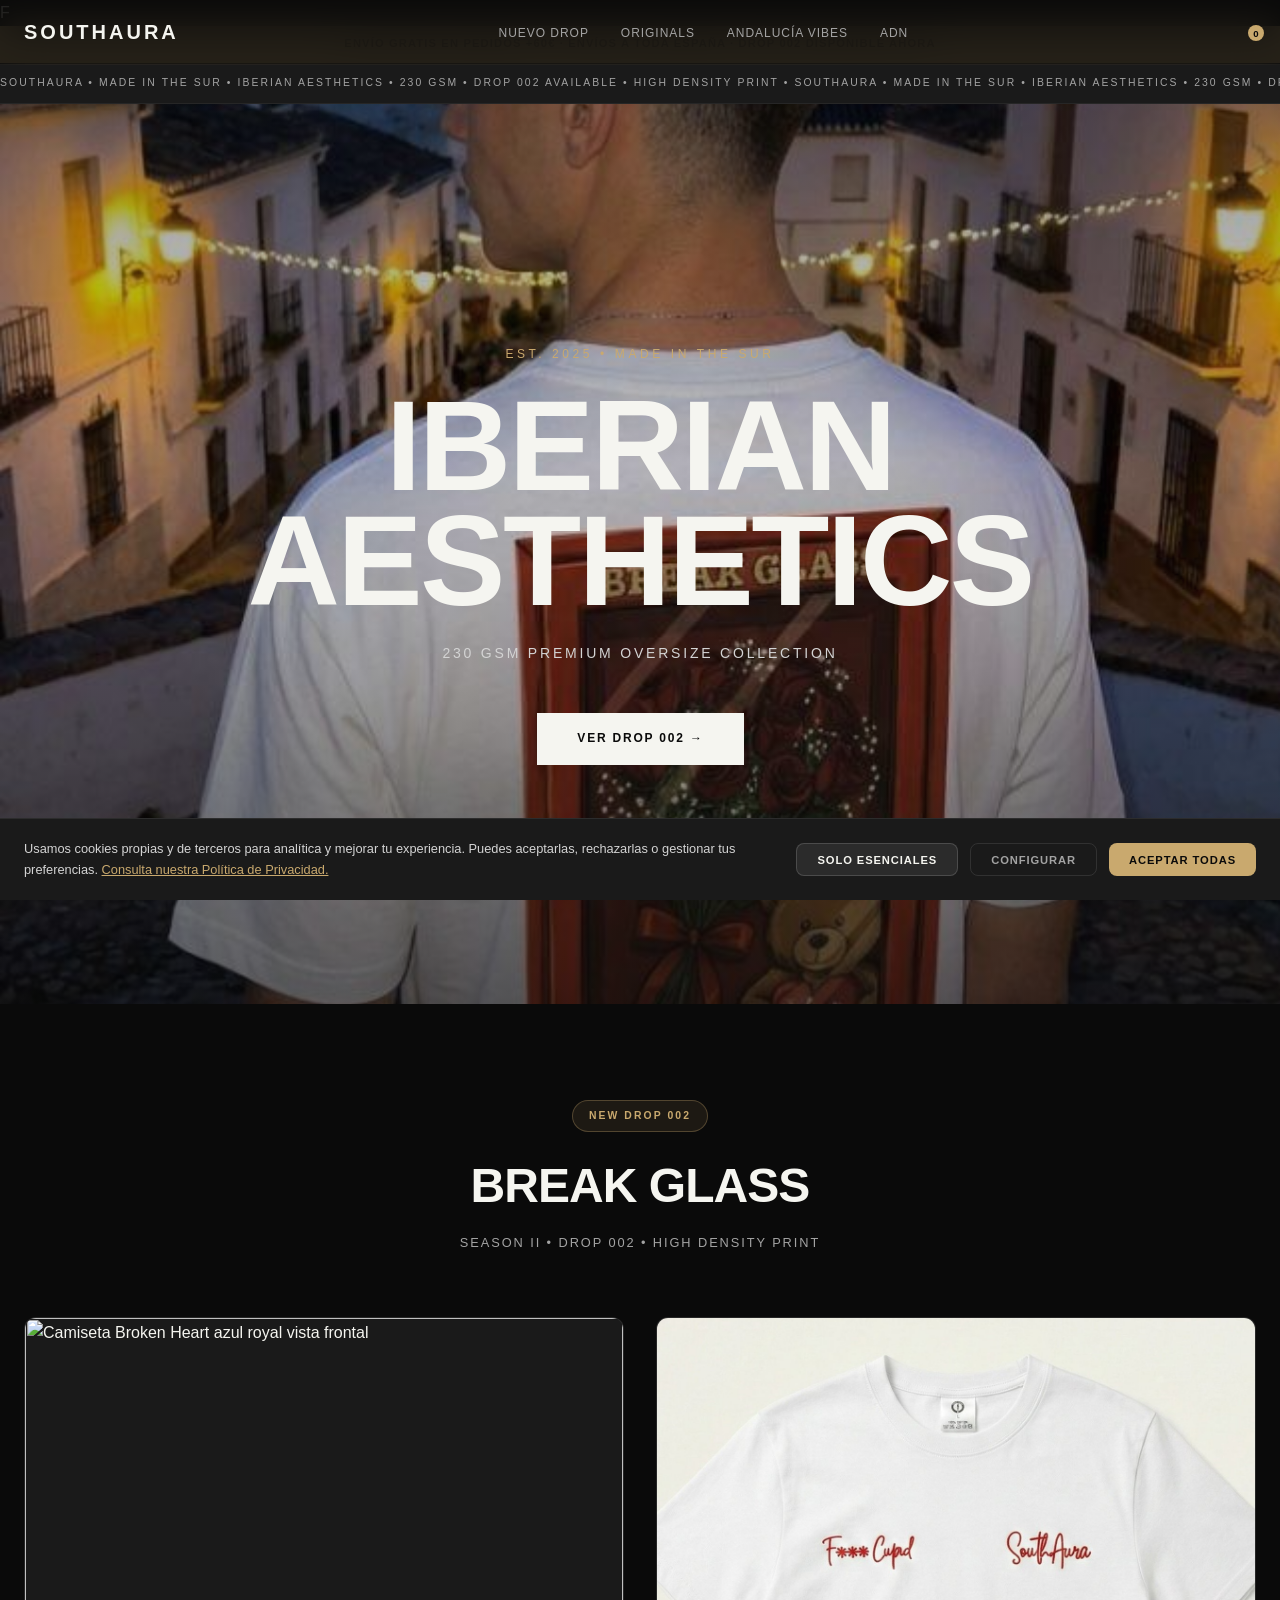
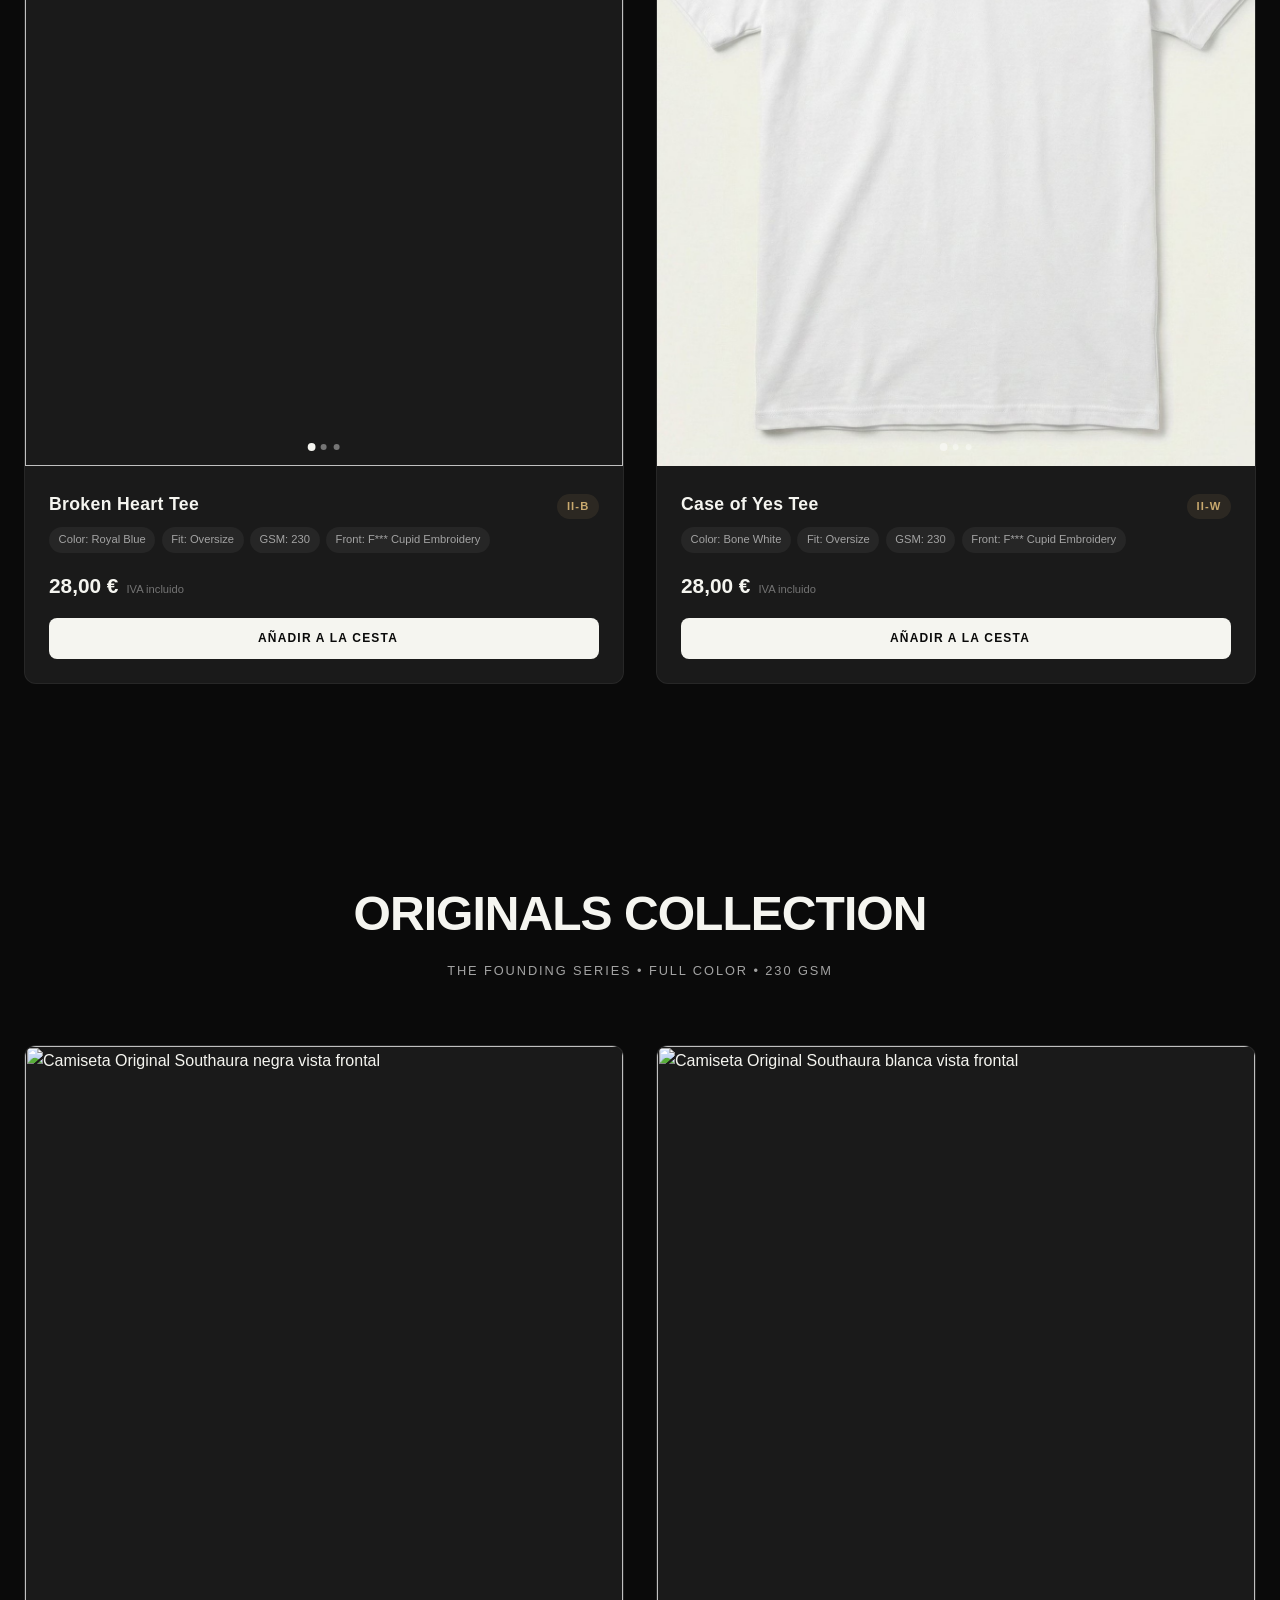
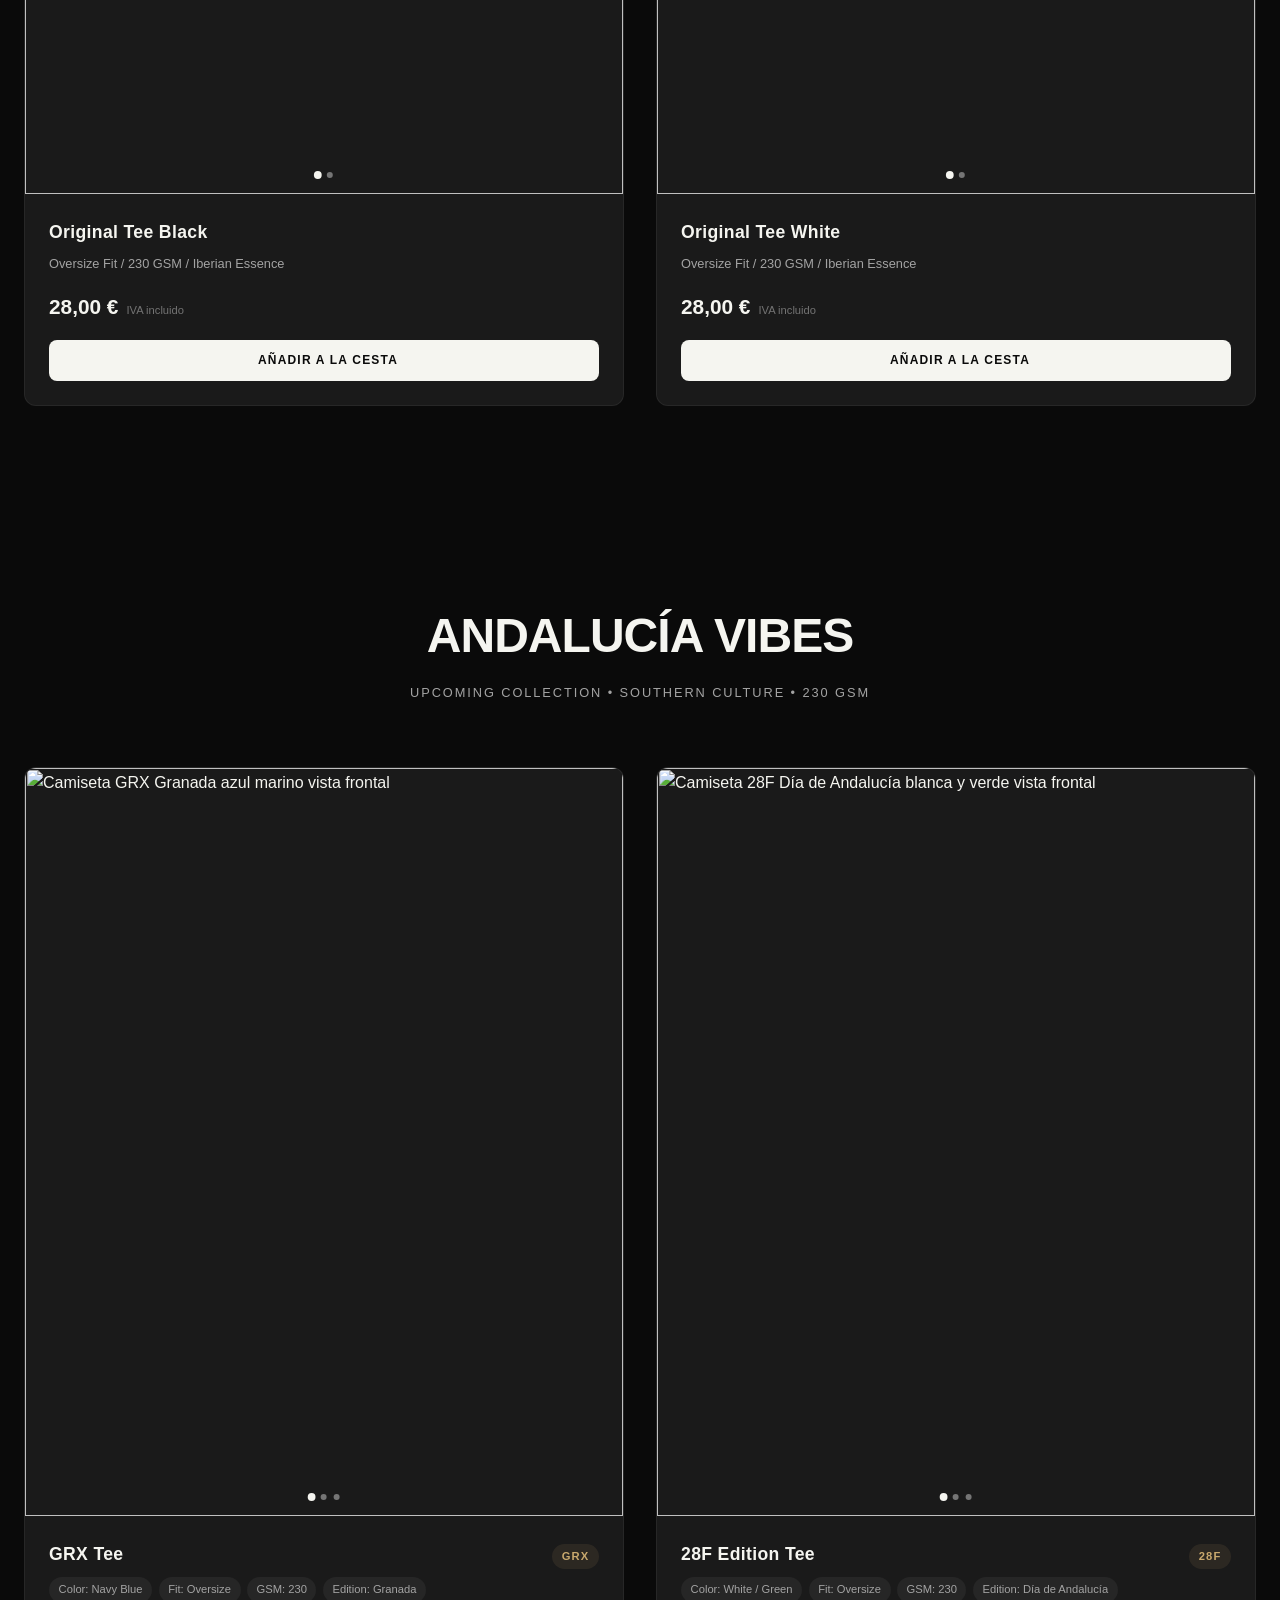
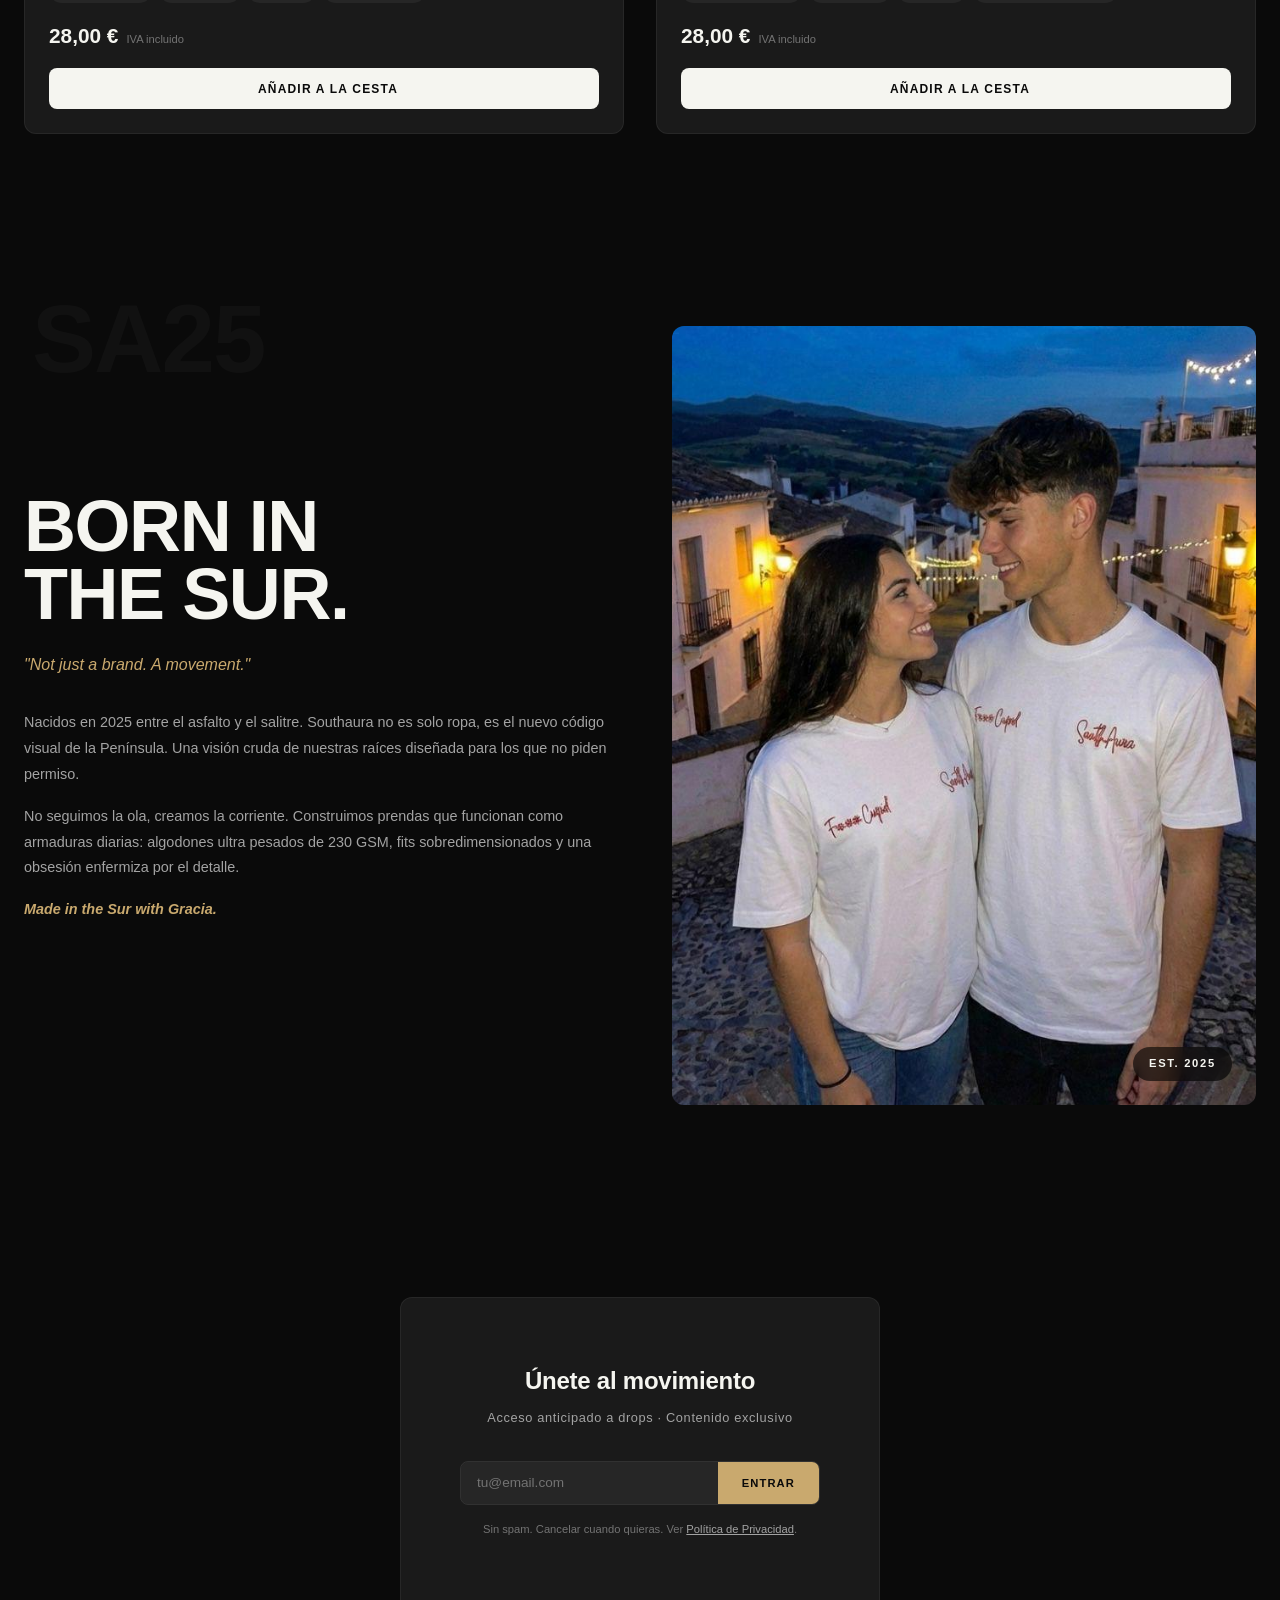
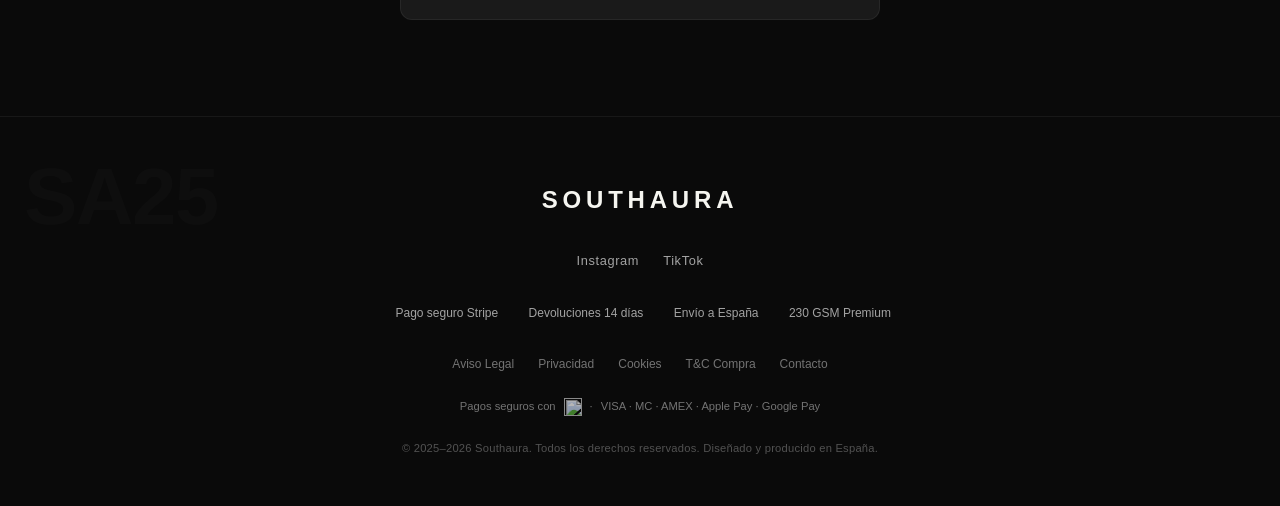
==== commit 475e58eb: "Update fmt.Println message from 'Hello' to 'Goodbye'" ====
--- a/index.html
+++ b/index.html
@@ -1,4 +1,4 @@
-<!DOCTYPE html>
+F<!DOCTYPE html>
 <html lang="es">
 <head>
     <meta charset="UTF-8">
@@ -56,7 +56,7 @@
     <script src="https://unpkg.com/lucide@latest"></script>
 
     <!-- Custom Stylesheet -->
-    <link rel="stylesheet" href="/style.css">
+    <link rel="stylesheet" href="./style.css">
 </head>
 <body class="bg-sa-black text-sa-white font-body overflow-x-hidden">
 
